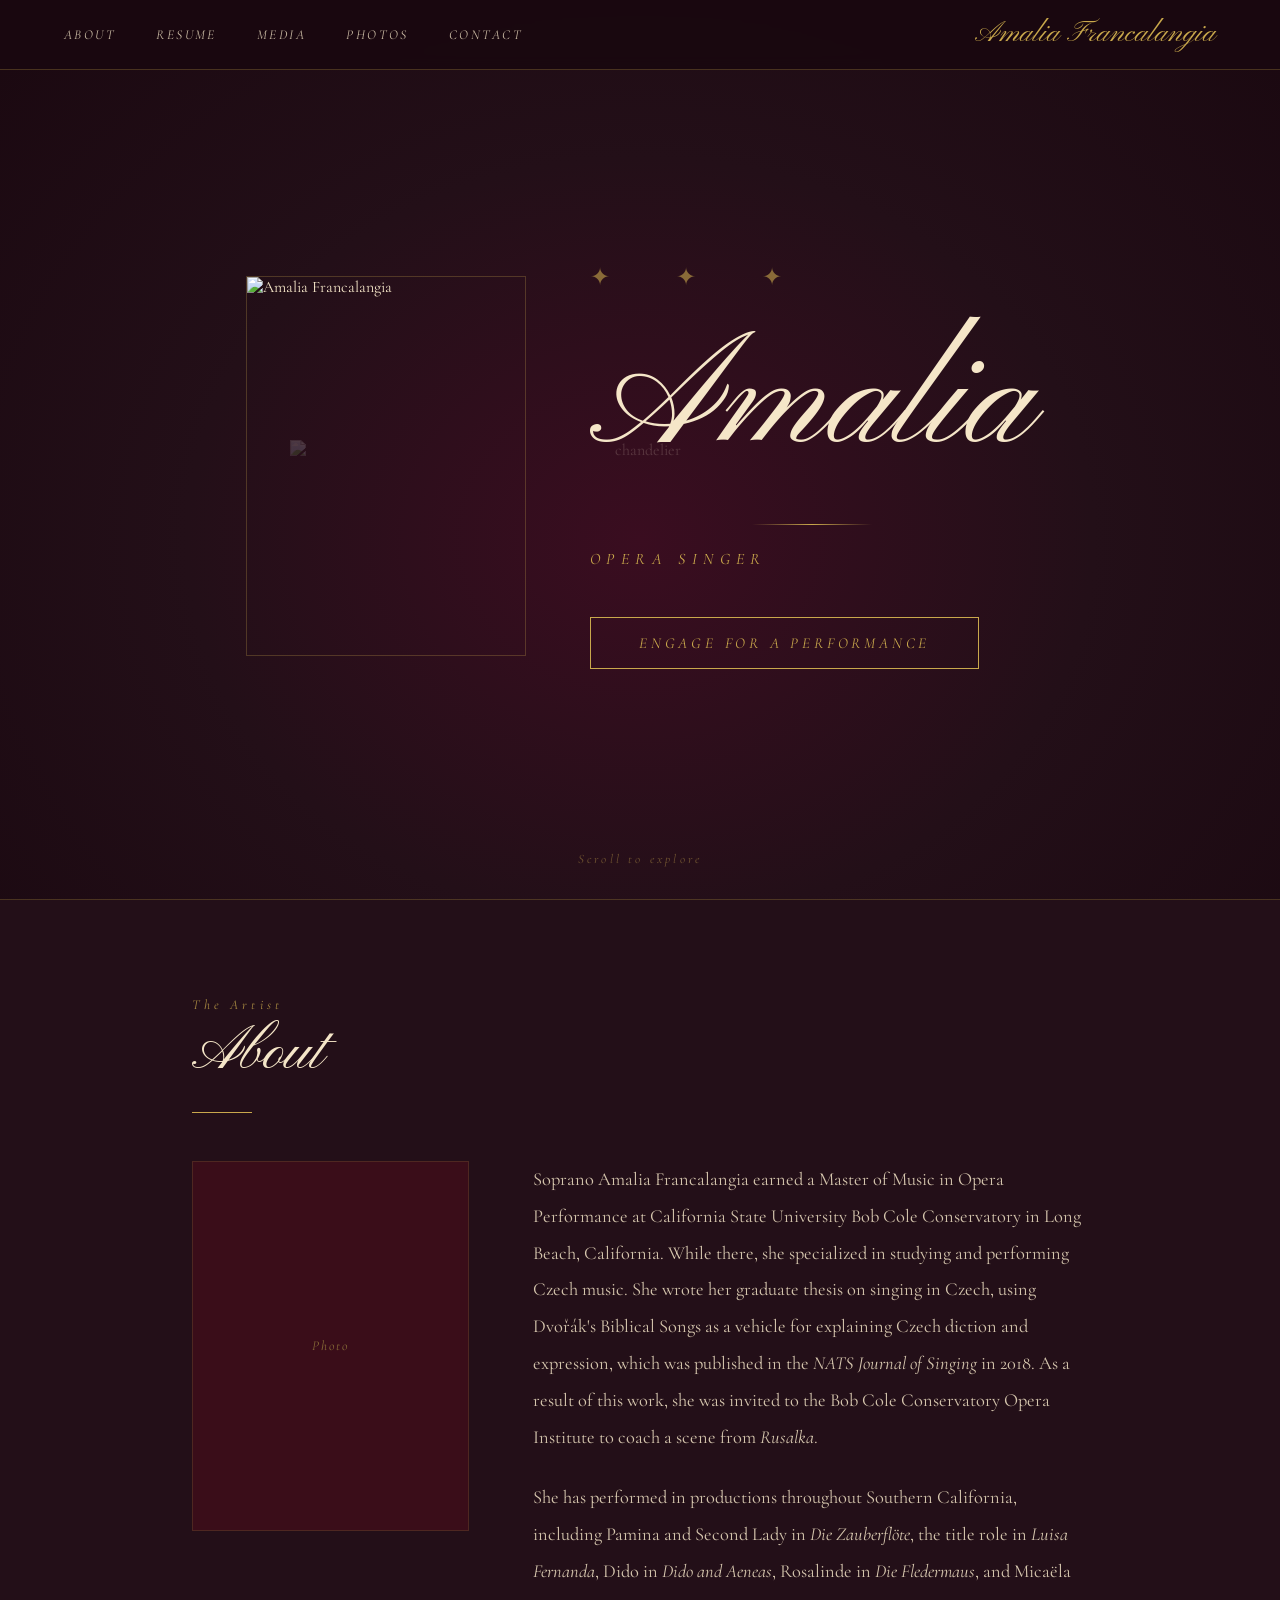
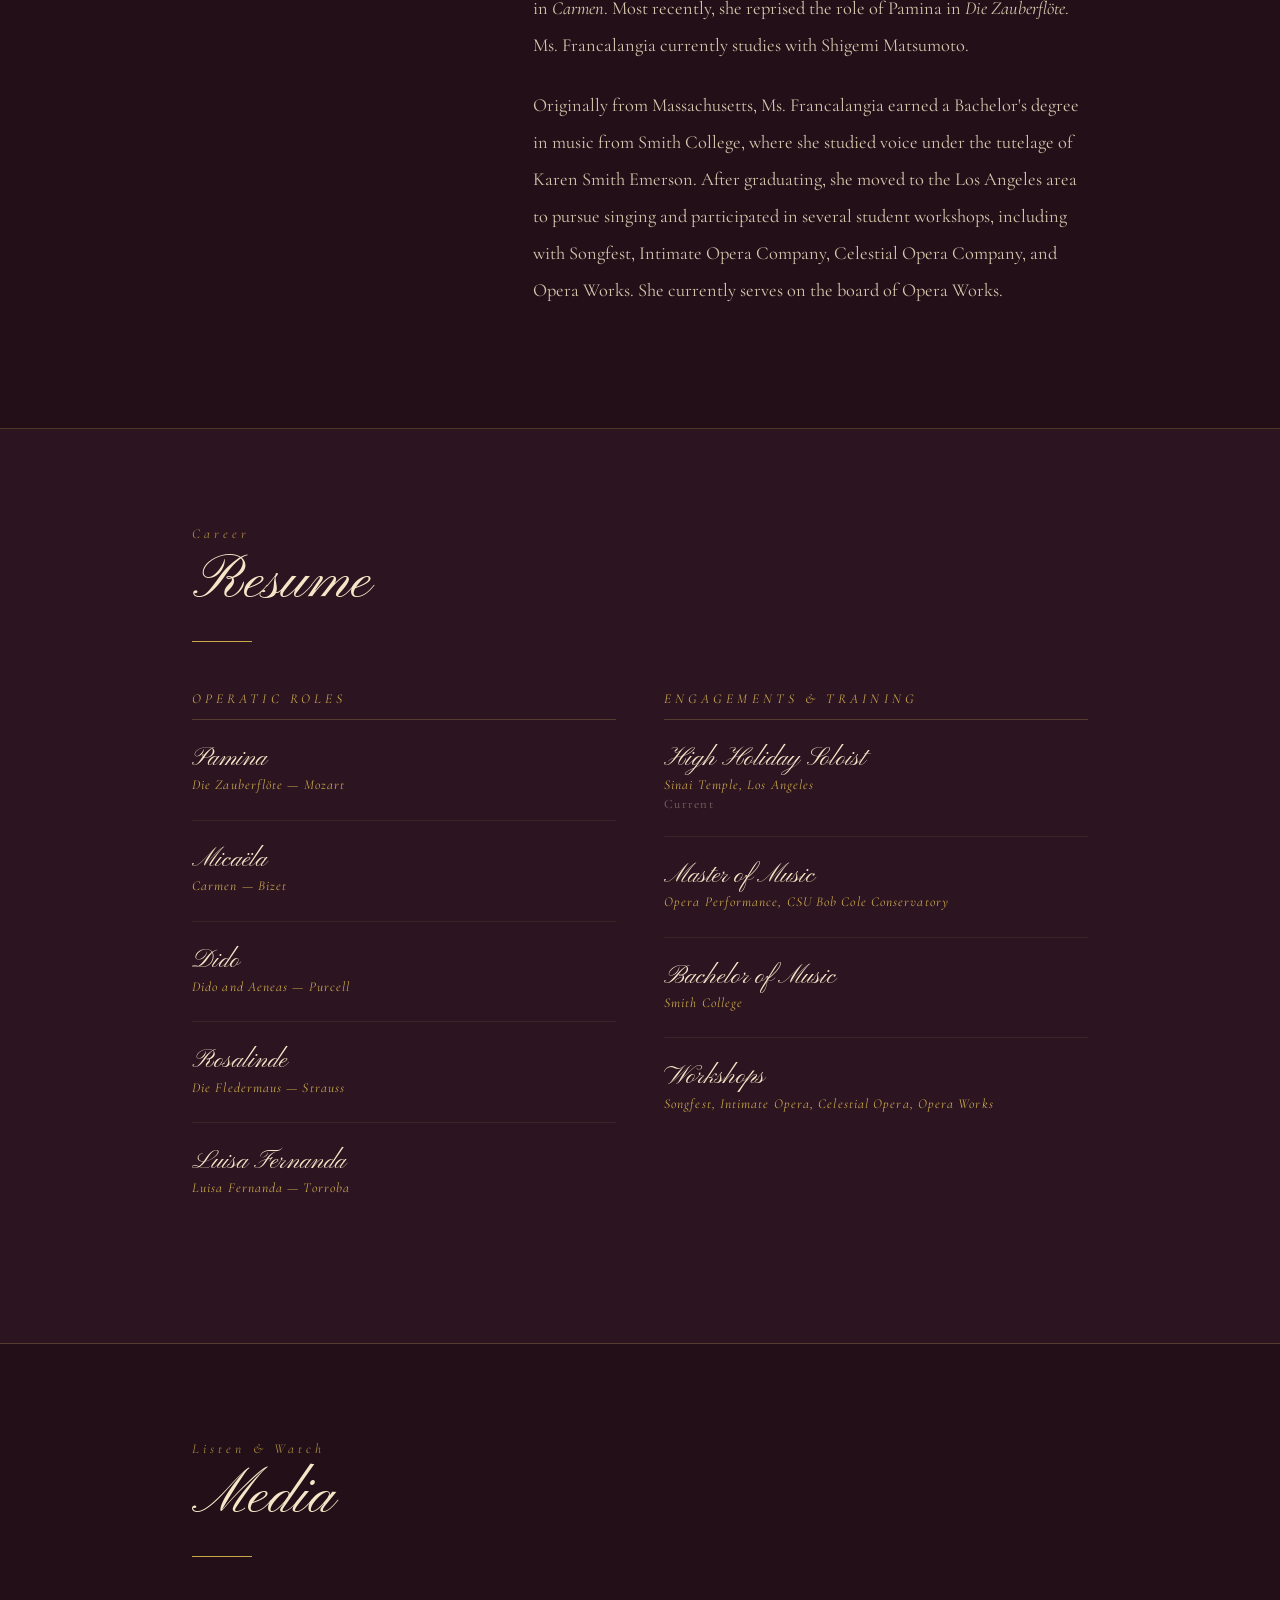
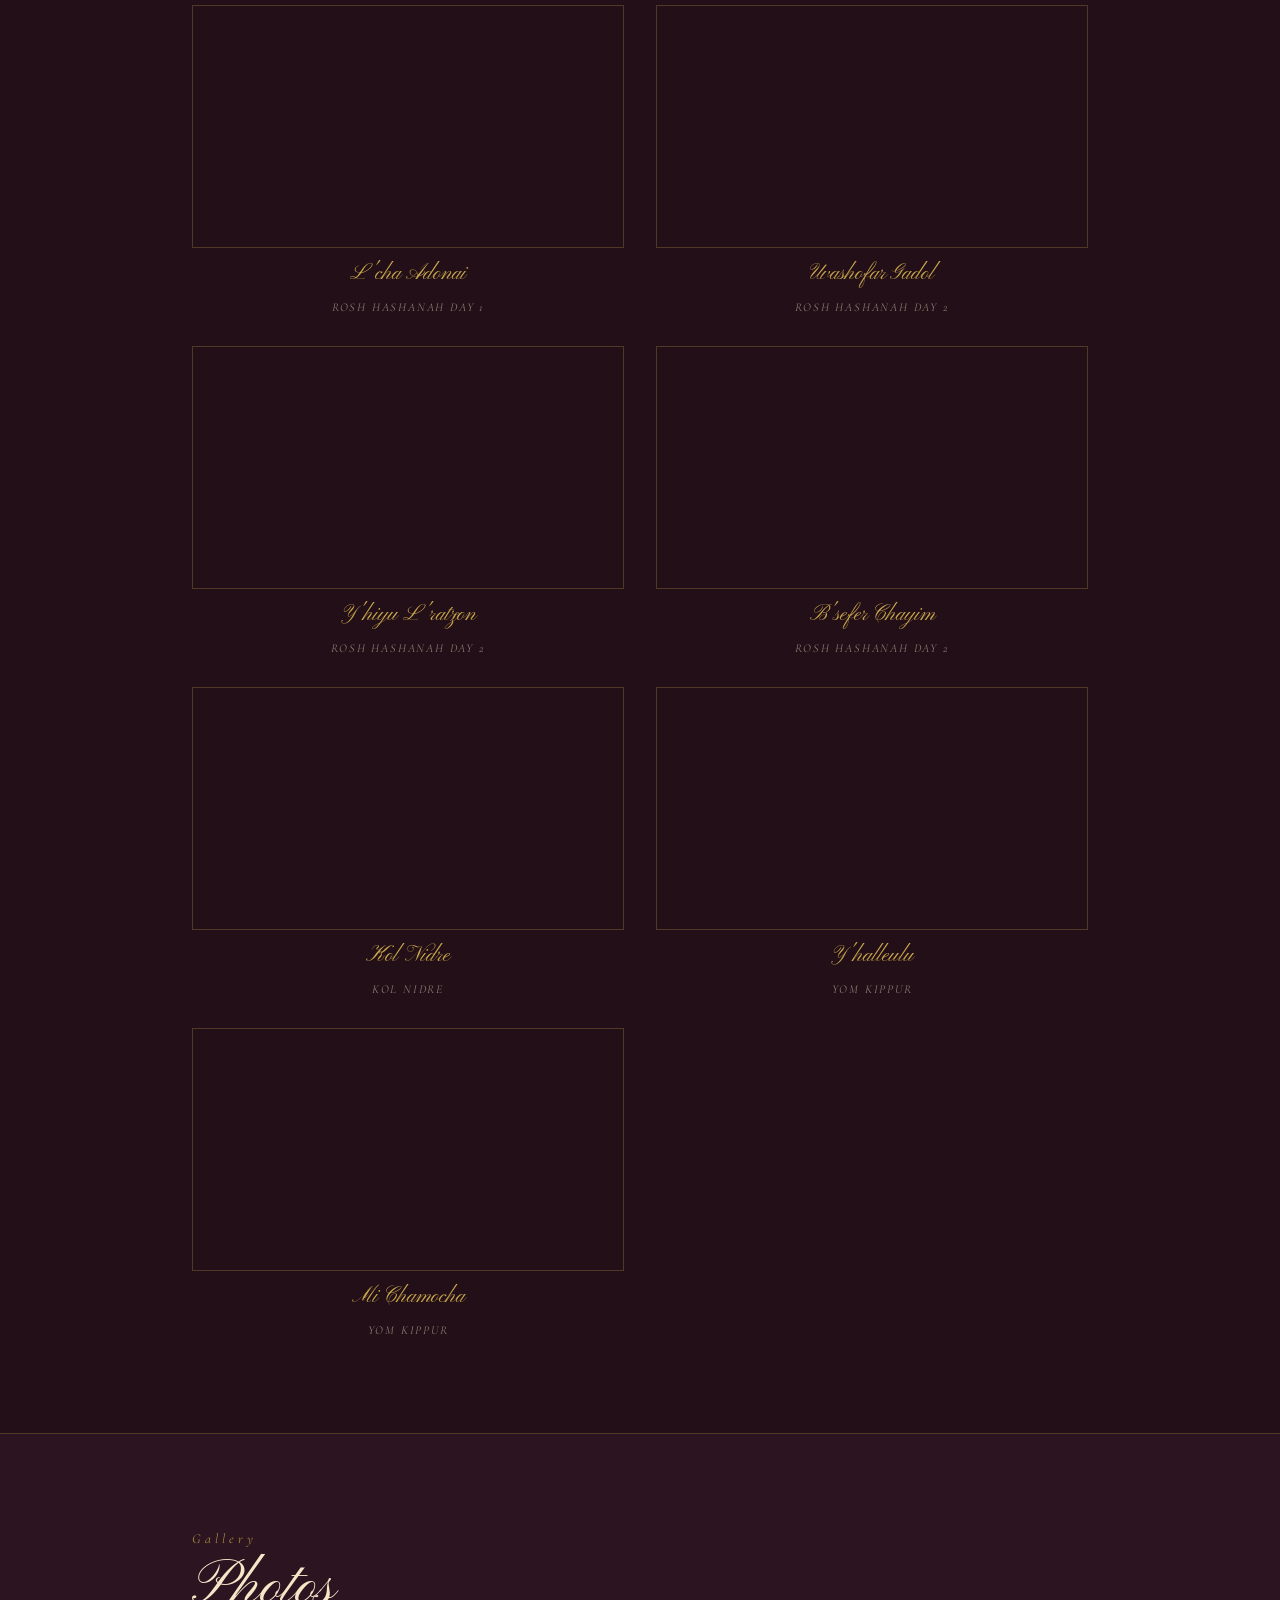
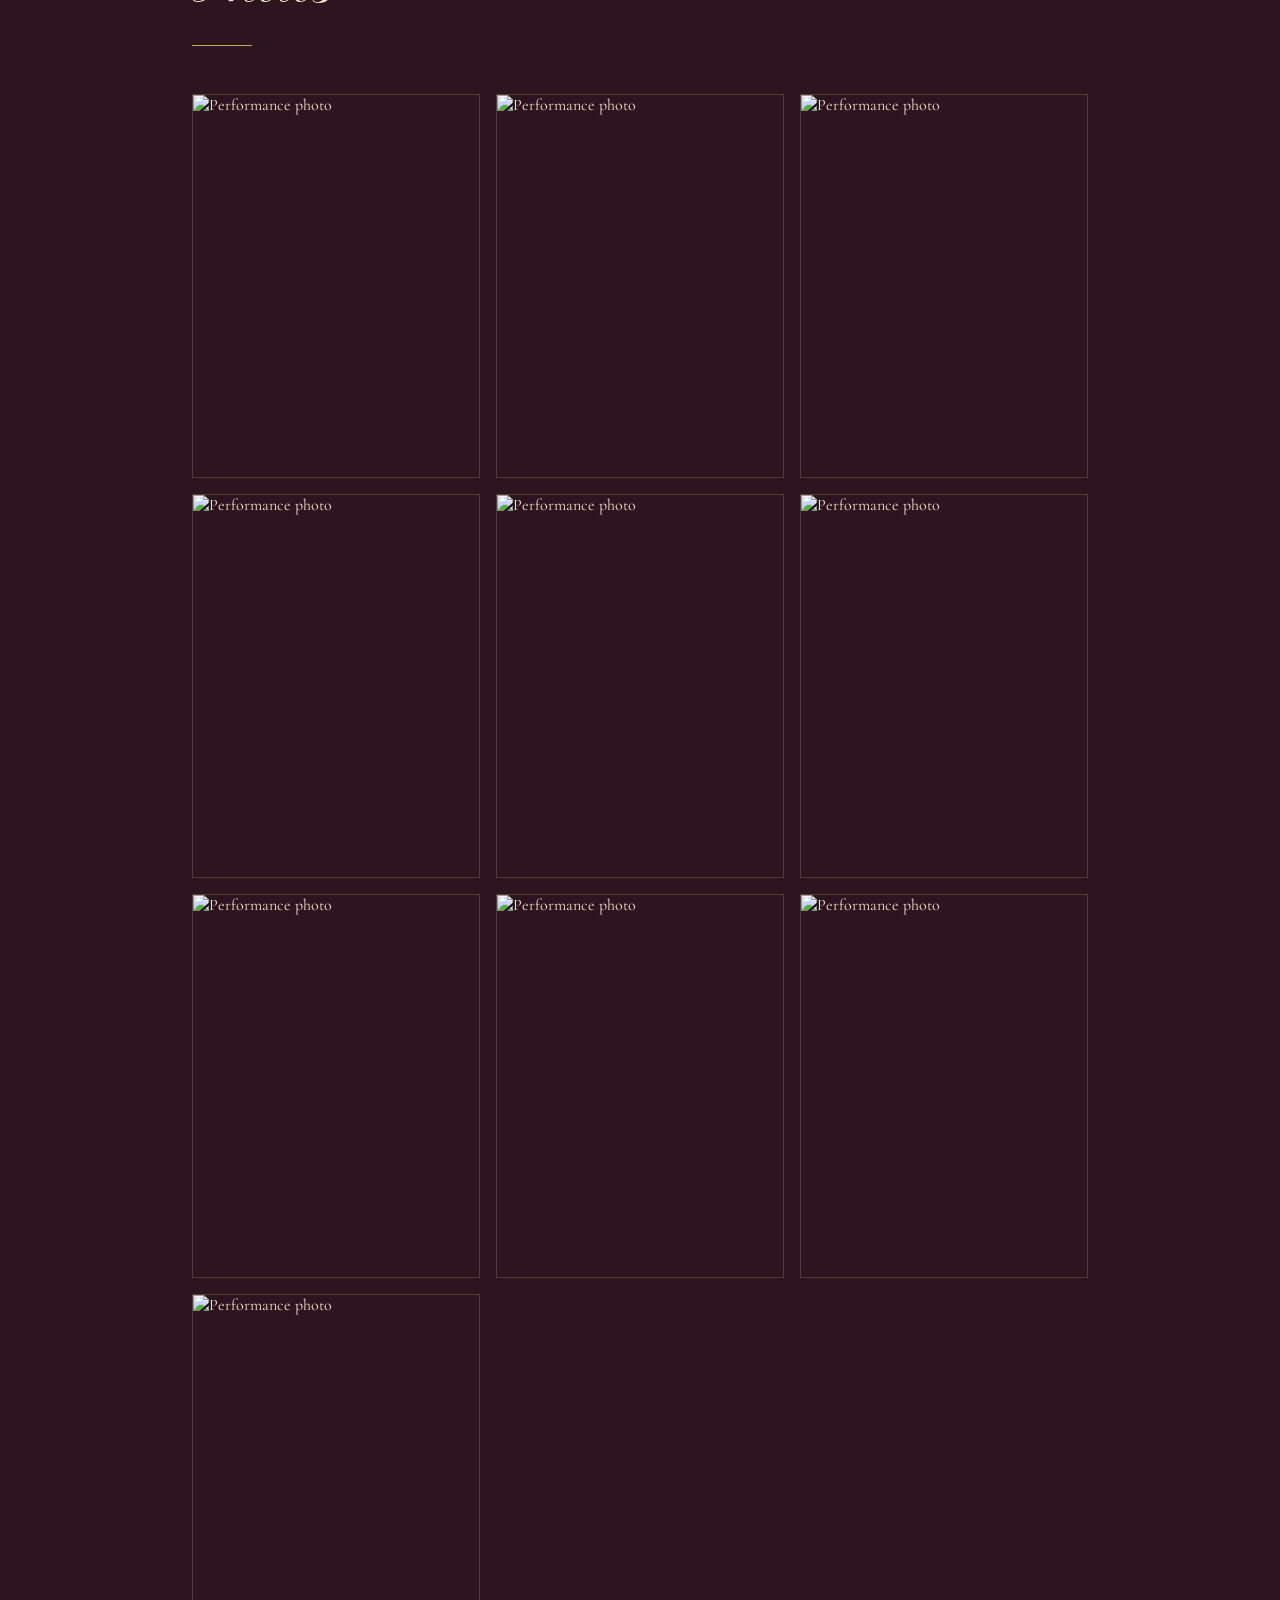
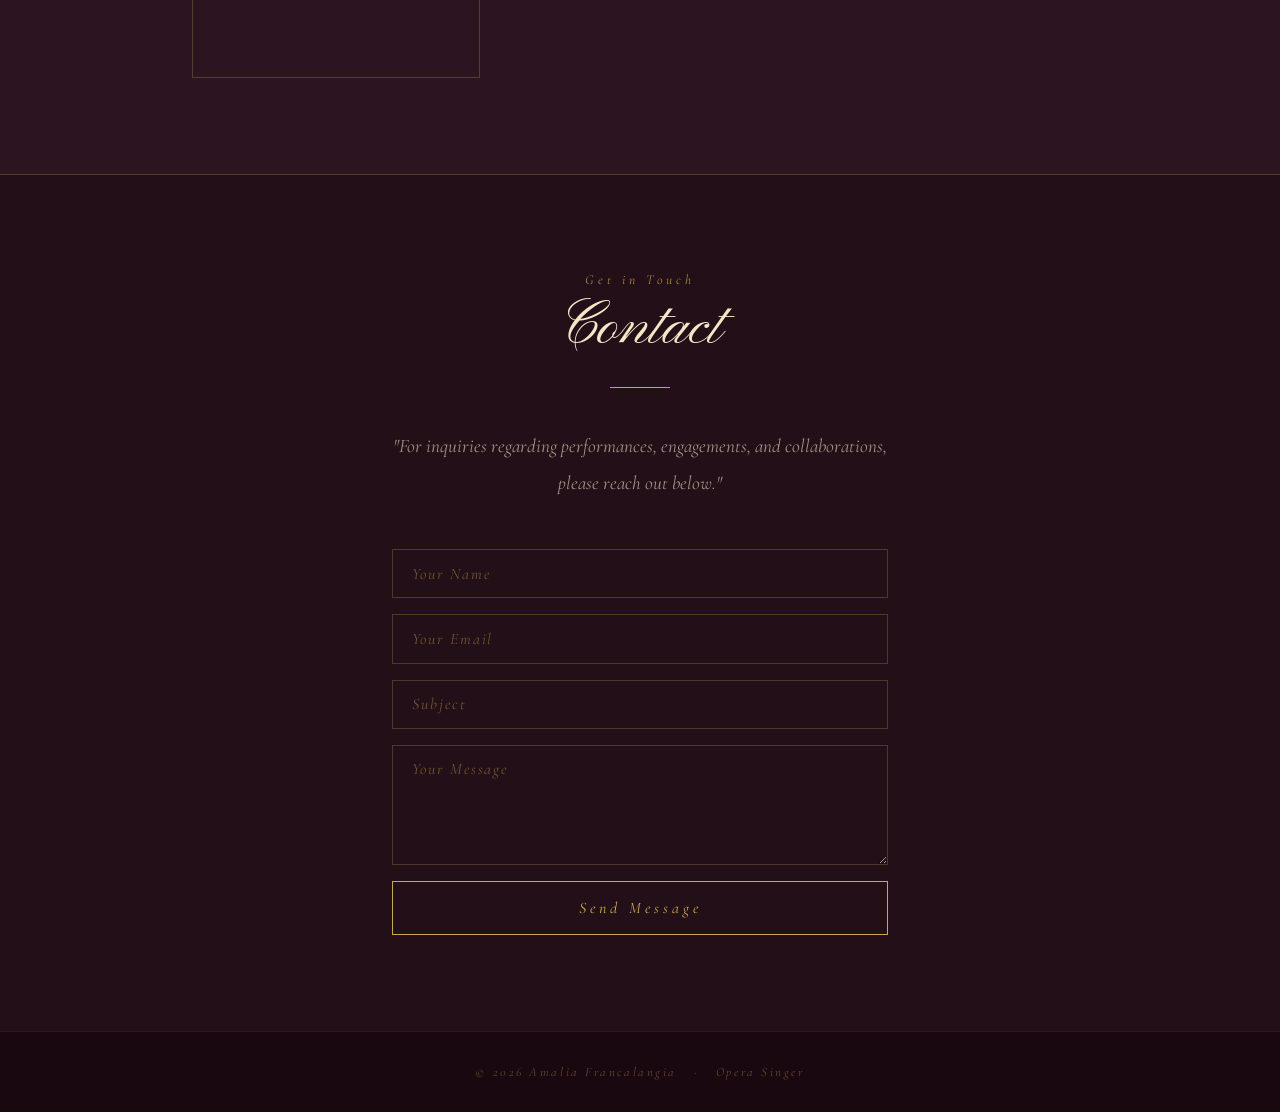
==== index.html @ 36a8c537 "Update print statement from 'Hello' to 'Goodbye'" ====
<!DOCTYPE html>
<html>
<head>
<meta charset="UTF-8">
<link rel="preconnect" href="https://fonts.googleapis.com">
<link rel="preconnect" href="https://fonts.gstatic.com" crossorigin>
<link href="https://fonts.googleapis.com/css2?family=Pinyon+Script&family=Cormorant+Garamond:ital,wght@0,300;0,400;1,300;1,400&display=swap" rel="stylesheet">
<style>
  * { margin: 0; padding: 0; box-sizing: border-box; }
  body { font-family: 'Cormorant Garamond', Georgia, serif; background: #1a0810; color: #f5e6c8; overflow-x: hidden; }
  :root {
    --gold: #c9a84c; --gold-light: #e8c97a; --gold-pale: #f5e6c8;
    --crimson-deep: #4a0d1a; --dark: #1a0810; --dark-mid: #230f18;
    --dark-surface: #2c1420; --border-gold: #c9a84c44;
  }
  nav {
    position: fixed; top: 0; left: 0; right: 0; z-index: 100;
    display: flex; justify-content: space-between; align-items: center;
    padding: 1.2rem 4rem;
    background: rgba(26,8,16,0.92);
    border-bottom: 1px solid var(--border-gold);
    backdrop-filter: blur(8px);
  }
  .nav-logo { font-family: 'Pinyon Script', cursive; font-size: 1.9rem; color: var(--gold); line-height: 1; margin-left: auto; }
  .nav-links { display: flex; gap: 2.5rem; list-style: none; }
  .nav-links a { color: var(--gold-pale); text-decoration: none; font-family: 'Cormorant Garamond', serif; font-size: 0.85rem; letter-spacing: 0.18em; text-transform: uppercase; font-style: italic; opacity: 0.8; transition: opacity 0.2s, color 0.2s; }
  .nav-links a:hover { opacity: 1; color: var(--gold); }
  section { scroll-margin-top: 70px; position: relative; z-index: 1; }
  #hero {
    min-height: 100vh;
    display: flex; flex-direction: column; align-items: center; justify-content: center;
    text-align: center; padding: 6rem 2rem 4rem; position: relative;
    background: radial-gradient(ellipse at 50% 60%, #3a0d20 0%, #230f18 50%, #1a0810 100%);
    border-bottom: 1px solid var(--border-gold); overflow: hidden;
  }
  .chandelier-watermark {
    position: absolute; top: 50%; left: 50%;
    transform: translate(-50%, -50%);
    z-index: 0; pointer-events: none;
    width: 80%; max-width: 700px;
    opacity: 0.18;
    mix-blend-mode: screen;
  }
  .chandelier-watermark img { width: 100%; height: auto; display: block; }
  .hero-content { position: relative; z-index: 1; display: flex; align-items: center; gap: 4rem; text-align: left; }
  .hero-photo { width: 280px; height: 380px; object-fit: cover; border: 1px solid var(--border-gold); flex-shrink: 0; }
  .hero-text { display: flex; flex-direction: column; align-items: flex-start; }
  .hero-ornament { color: var(--gold); font-size: 1.5rem; letter-spacing: 0.5em; opacity: 0.6; margin-bottom: 2rem; }
  .hero-name { font-family: 'Pinyon Script', cursive; font-size: clamp(5rem, 13vw, 10rem); font-weight: 400; color: var(--gold-pale); line-height: 1; margin-bottom: 1rem; }
  .hero-divider { width: 120px; height: 1px; background: linear-gradient(90deg, transparent, var(--gold), transparent); margin: 1.5rem auto; }
  .hero-tagline { font-family: 'Cormorant Garamond', serif; font-size: 1rem; letter-spacing: 0.4em; text-transform: uppercase; font-style: italic; color: var(--gold); margin-bottom: 3rem; }
  .hero-cta { display: inline-block; padding: 1rem 3rem; border: 1px solid var(--gold); color: var(--gold); font-family: 'Cormorant Garamond', serif; font-style: italic; font-size: 0.95rem; letter-spacing: 0.25em; text-transform: uppercase; text-decoration: none; cursor: pointer; transition: background 0.3s, color 0.3s; background: transparent; }
  .hero-cta:hover { background: var(--gold); color: var(--dark); }
  .scroll-hint { position: absolute; bottom: 2rem; left: 50%; transform: translateX(-50%); font-family: 'Cormorant Garamond', serif; font-style: italic; font-size: 0.8rem; letter-spacing: 0.25em; color: var(--gold); opacity: 0.45; }
  .section-inner { max-width: 960px; margin: 0 auto; padding: 6rem 2rem; }
  .section-label { font-family: 'Cormorant Garamond', serif; font-style: italic; font-size: 0.85rem; letter-spacing: 0.3em; color: var(--gold); margin-bottom: 0.5rem; opacity: 0.8; }
  .section-title { font-family: 'Pinyon Script', cursive; font-size: 3.8rem; font-weight: 400; color: var(--gold-pale); line-height: 1.1; }
  .section-rule { width: 60px; height: 1px; background: var(--gold); margin: 1.5rem 0 2.5rem; }
  #about { background: var(--dark-mid); border-bottom: 1px solid var(--border-gold); }
  .about-grid { display: grid; grid-template-columns: 1fr 2fr; gap: 4rem; align-items: start; margin-top: 3rem; }
  .about-portrait { aspect-ratio: 3/4; background: var(--crimson-deep); border: 1px solid var(--border-gold); display: flex; align-items: center; justify-content: center; color: var(--gold); opacity: 0.6; font-family: 'Cormorant Garamond', serif; font-style: italic; font-size: 0.85rem; letter-spacing: 0.15em; }
  .about-text p { line-height: 2; color: var(--gold-pale); opacity: 0.85; font-size: 1.15rem; margin-bottom: 1.5rem; font-family: 'Cormorant Garamond', serif; }
  #resume { background: var(--dark-surface); border-bottom: 1px solid var(--border-gold); }
  .resume-cols { display: grid; grid-template-columns: 1fr 1fr; gap: 3rem; margin-top: 3rem; }
  .resume-col-title { font-family: 'Cormorant Garamond', serif; font-style: italic; font-size: 0.85rem; letter-spacing: 0.3em; text-transform: uppercase; color: var(--gold); margin-bottom: 1.5rem; padding-bottom: 0.75rem; border-bottom: 1px solid var(--border-gold); }
  .resume-entry { margin-bottom: 1.5rem; padding-bottom: 1.5rem; border-bottom: 1px solid rgba(201,168,76,0.1); }
  .resume-entry:last-child { border-bottom: none; }
  .resume-role { font-family: 'Pinyon Script', cursive; font-size: 1.6rem; color: var(--gold-pale); margin-bottom: 0.1rem; line-height: 1.2; }
  .resume-org { font-family: 'Cormorant Garamond', serif; font-style: italic; font-size: 0.85rem; color: var(--gold); letter-spacing: 0.08em; margin-bottom: 0.15rem; }
  .resume-year { font-family: 'Cormorant Garamond', serif; font-size: 0.8rem; color: var(--gold-pale); opacity: 0.4; letter-spacing: 0.1em; }
  #media { background: var(--dark-mid); border-bottom: 1px solid var(--border-gold); }
  .media-grid { display: grid; grid-template-columns: repeat(2, 1fr); gap: 2rem; margin-top: 3rem; }
  .media-item { display: flex; flex-direction: column; gap: 0.75rem; }
  .media-item iframe { width: 100%; aspect-ratio: 16/9; border: 1px solid var(--border-gold); }
  .media-label { font-family: 'Pinyon Script', cursive; font-size: 1.4rem; color: var(--gold); text-align: center; }
  .media-service { font-family: 'Cormorant Garamond', serif; font-style: italic; font-size: 0.75rem; letter-spacing: 0.15em; color: var(--gold-pale); opacity: 0.5; text-align: center; text-transform: uppercase; }
  #photos { background: var(--dark-surface); border-bottom: 1px solid var(--border-gold); }
  .photos-grid { display: grid; grid-template-columns: repeat(3, 1fr); gap: 1rem; margin-top: 3rem; }
  .photo-cell { border: 1px solid var(--border-gold); overflow: hidden; aspect-ratio: 3/4; cursor: pointer; }
  .photo-cell img { width: 100%; height: 100%; object-fit: cover; transition: transform 0.4s ease; display: block; }
  .photo-cell:hover img { transform: scale(1.05); }
  #contact { background: var(--dark-mid); }
  .contact-inner { max-width: 560px; margin: 0 auto; text-align: center; padding: 6rem 2rem; }
  .contact-quote { font-family: 'Cormorant Garamond', serif; font-style: italic; font-size: 1.2rem; color: var(--gold-pale); opacity: 0.6; margin-bottom: 3rem; line-height: 1.9; }
  .contact-form { display: flex; flex-direction: column; gap: 1rem; text-align: left; margin-top: 2rem; }
  .contact-form input, .contact-form textarea { background: transparent; border: 1px solid var(--border-gold); color: var(--gold-pale); padding: 0.85rem 1.2rem; font-family: 'Cormorant Garamond', serif; font-style: italic; font-size: 1rem; letter-spacing: 0.08em; outline: none; transition: border-color 0.2s; width: 100%; }
  .contact-form input::placeholder, .contact-form textarea::placeholder { color: var(--gold); opacity: 0.45; letter-spacing: 0.12em; font-style: italic; }
  .contact-form input:focus, .contact-form textarea:focus { border-color: var(--gold); }
  .contact-form textarea { height: 120px; resize: vertical; }
  .contact-submit { padding: 1rem; background: transparent; border: 1px solid var(--gold); color: var(--gold); font-family: 'Cormorant Garamond', serif; font-style: italic; font-size: 1rem; letter-spacing: 0.25em; cursor: pointer; transition: background 0.3s, color 0.3s; width: 100%; }
  .contact-submit:hover { background: var(--gold); color: var(--dark); }
  footer { text-align: center; padding: 2rem; border-top: 1px solid var(--border-gold); font-family: 'Cormorant Garamond', serif; font-style: italic; font-size: 0.8rem; letter-spacing: 0.2em; color: var(--gold); opacity: 0.4; background: var(--dark); }
</style>
</head>
<body>

<nav>
  <ul class="nav-links">
    <li><a href="#about">About</a></li>
    <li><a href="#resume">Resume</a></li>
    <li><a href="#media">Media</a></li>
    <li><a href="#photos">Photos</a></li>
    <li><a href="#contact">Contact</a></li>
  </ul>
  <div class="nav-logo">Amalia Francalangia</div>
</nav>

<section id="hero">
  <div class="chandelier-watermark">
    <img src="https://i.imgur.com/Tet3uP1.jpg" alt="chandelier" />
  </div>
  <div class="hero-content">
    <img class="hero-photo" src="https://i.imgur.com/7Y9GuVq.jpg" alt="Amalia Francalangia" />
    <div class="hero-text">
      <div class="hero-ornament">✦ &nbsp; ✦ &nbsp; ✦</div>
      <h1 class="hero-name">Amalia</h1>
      <div class="hero-divider"></div>
      <p class="hero-tagline">Opera Singer</p>
      <a class="hero-cta" href="#contact">Engage for a Performance</a>
    </div>
  </div>
  <div class="scroll-hint">Scroll to explore</div>
</section>

<section id="about">
  <div class="section-inner">
    <p class="section-label">The Artist</p>
    <h2 class="section-title">About</h2>
    <div class="section-rule"></div>
    <div class="about-grid">
      <div class="about-portrait">Photo</div>
      <div class="about-text">
        <p>Soprano Amalia Francalangia earned a Master of Music in Opera Performance at California State University Bob Cole Conservatory in Long Beach, California. While there, she specialized in studying and performing Czech music. She wrote her graduate thesis on singing in Czech, using Dvořák's Biblical Songs as a vehicle for explaining Czech diction and expression, which was published in the <em>NATS Journal of Singing</em> in 2018. As a result of this work, she was invited to the Bob Cole Conservatory Opera Institute to coach a scene from <em>Rusalka</em>.</p>
        <p>She has performed in productions throughout Southern California, including Pamina and Second Lady in <em>Die Zauberflöte</em>, the title role in <em>Luisa Fernanda</em>, Dido in <em>Dido and Aeneas</em>, Rosalinde in <em>Die Fledermaus</em>, and Micaëla in <em>Carmen</em>. Most recently, she reprised the role of Pamina in <em>Die Zauberflöte</em>. Ms. Francalangia currently studies with Shigemi Matsumoto.</p>
        <p>Originally from Massachusetts, Ms. Francalangia earned a Bachelor's degree in music from Smith College, where she studied voice under the tutelage of Karen Smith Emerson. After graduating, she moved to the Los Angeles area to pursue singing and participated in several student workshops, including with Songfest, Intimate Opera Company, Celestial Opera Company, and Opera Works. She currently serves on the board of Opera Works.</p>
      </div>
    </div>
  </div>
</section>

<section id="resume">
  <div class="section-inner">
    <p class="section-label">Career</p>
    <h2 class="section-title">Resume</h2>
    <div class="section-rule"></div>
    <div class="resume-cols">
      <div>
        <p class="resume-col-title">Operatic Roles</p>
        <div class="resume-entry">
          <p class="resume-role">Pamina</p>
          <p class="resume-org">Die Zauberflöte — Mozart</p>
        </div>
        <div class="resume-entry">
          <p class="resume-role">Micaëla</p>
          <p class="resume-org">Carmen — Bizet</p>
        </div>
        <div class="resume-entry">
          <p class="resume-role">Dido</p>
          <p class="resume-org">Dido and Aeneas — Purcell</p>
        </div>
        <div class="resume-entry">
          <p class="resume-role">Rosalinde</p>
          <p class="resume-org">Die Fledermaus — Strauss</p>
        </div>
        <div class="resume-entry">
          <p class="resume-role">Luisa Fernanda</p>
          <p class="resume-org">Luisa Fernanda — Torroba</p>
        </div>
      </div>
      <div>
        <p class="resume-col-title">Engagements &amp; Training</p>
        <div class="resume-entry">
          <p class="resume-role">High Holiday Soloist</p>
          <p class="resume-org">Sinai Temple, Los Angeles</p>
          <p class="resume-year">Current</p>
        </div>
        <div class="resume-entry">
          <p class="resume-role">Master of Music</p>
          <p class="resume-org">Opera Performance, CSU Bob Cole Conservatory</p>
        </div>
        <div class="resume-entry">
          <p class="resume-role">Bachelor of Music</p>
          <p class="resume-org">Smith College</p>
        </div>
        <div class="resume-entry">
          <p class="resume-role">Workshops</p>
          <p class="resume-org">Songfest, Intimate Opera, Celestial Opera, Opera Works</p>
        </div>
      </div>
    </div>
  </div>
</section>

<section id="media">
  <div class="section-inner">
    <p class="section-label">Listen &amp; Watch</p>
    <h2 class="section-title">Media</h2>
    <div class="section-rule"></div>
    <div class="media-grid">
      <div class="media-item">
        <iframe src="https://www.youtube.com/embed/BxfSF5baGy8?start=947" frameborder="0" allowfullscreen></iframe>
        <p class="media-label">L'cha Adonai</p>
        <p class="media-service">Rosh Hashanah Day 1</p>
      </div>
      <div class="media-item">
        <iframe src="https://www.youtube.com/embed/svtFlkprYIg?start=5658" frameborder="0" allowfullscreen></iframe>
        <p class="media-label">Uvashofar Gadol</p>
        <p class="media-service">Rosh Hashanah Day 2</p>
      </div>
      <div class="media-item">
        <iframe src="https://www.youtube.com/embed/svtFlkprYIg?start=7873" frameborder="0" allowfullscreen></iframe>
        <p class="media-label">Y'hiyu L'ratzon</p>
        <p class="media-service">Rosh Hashanah Day 2</p>
      </div>
      <div class="media-item">
        <iframe src="https://www.youtube.com/embed/svtFlkprYIg?start=11428" frameborder="0" allowfullscreen></iframe>
        <p class="media-label">B'sefer Chayim</p>
        <p class="media-service">Rosh Hashanah Day 2</p>
      </div>
      <div class="media-item">
        <iframe src="https://www.youtube.com/embed/5L7Rm1k8JTk?start=2843" frameborder="0" allowfullscreen></iframe>
        <p class="media-label">Kol Nidre</p>
        <p class="media-service">Kol Nidre</p>
      </div>
      <div class="media-item">
        <iframe src="https://www.youtube.com/embed/XlaSu-_MQbE?start=2245" frameborder="0" allowfullscreen></iframe>
        <p class="media-label">Y'halleulu</p>
        <p class="media-service">Yom Kippur</p>
      </div>
      <div class="media-item">
        <iframe src="https://www.youtube.com/embed/XlaSu-_MQbE?start=4221" frameborder="0" allowfullscreen></iframe>
        <p class="media-label">Mi Chamocha</p>
        <p class="media-service">Yom Kippur</p>
      </div>
    </div>
  </div>
</section>

<section id="photos">
  <div class="section-inner">
    <p class="section-label">Gallery</p>
    <h2 class="section-title">Photos</h2>
    <div class="section-rule"></div>
    <div class="photos-grid">
      <div class="photo-cell"><img src="https://i.imgur.com/ttTR0yJ.jpg" alt="Performance photo" /></div>
      <div class="photo-cell"><img src="https://i.imgur.com/HyYL6Ku.jpg" alt="Performance photo" /></div>
      <div class="photo-cell"><img src="https://i.imgur.com/9QviE3q.jpg" alt="Performance photo" /></div>
      <div class="photo-cell"><img src="https://i.imgur.com/Ke7tIAd.jpg" alt="Performance photo" /></div>
      <div class="photo-cell"><img src="https://i.imgur.com/4RaLfAn.jpg" alt="Performance photo" /></div>
      <div class="photo-cell"><img src="https://i.imgur.com/YYKKv3q.jpg" alt="Performance photo" /></div>
      <div class="photo-cell"><img src="https://i.imgur.com/2xw0Ze9.jpg" alt="Performance photo" /></div>
      <div class="photo-cell"><img src="https://i.imgur.com/l7qrUfn.jpg" alt="Performance photo" /></div>
      <div class="photo-cell"><img src="https://i.imgur.com/2AmCZzG.jpg" alt="Performance photo" /></div>
      <div class="photo-cell"><img src="https://i.imgur.com/L22iJYF.jpg" alt="Performance photo" /></div>
    </div>
  </div>
</section>

<section id="contact">
  <div class="contact-inner">
    <p class="section-label" style="text-align:center;">Get in Touch</p>
    <h2 class="section-title" style="text-align:center;">Contact</h2>
    <div class="section-rule" style="margin: 1.5rem auto 2.5rem;"></div>
    <p class="contact-quote">"For inquiries regarding performances, engagements, and collaborations, please reach out below."</p>
    <div class="contact-form">
      <input type="text" placeholder="Your Name" />
      <input type="email" placeholder="Your Email" />
      <input type="text" placeholder="Subject" />
      <textarea placeholder="Your Message"></textarea>
      <button class="contact-submit">Send Message</button>
    </div>
  </div>
</section>

<footer>
  &copy; 2026 Amalia Francalangia &nbsp;&nbsp;·&nbsp;&nbsp; Opera Singer
</footer>

<script>
  document.querySelectorAll('a[href^="#"]').forEach(a => {
    a.addEventListener('click', e => {
      e.preventDefault();
      const el = document.querySelector(a.getAttribute('href'));
      if (el) el.scrollIntoView({ behavior: 'smooth' });
    });
  });
</script>

</body>
</html>
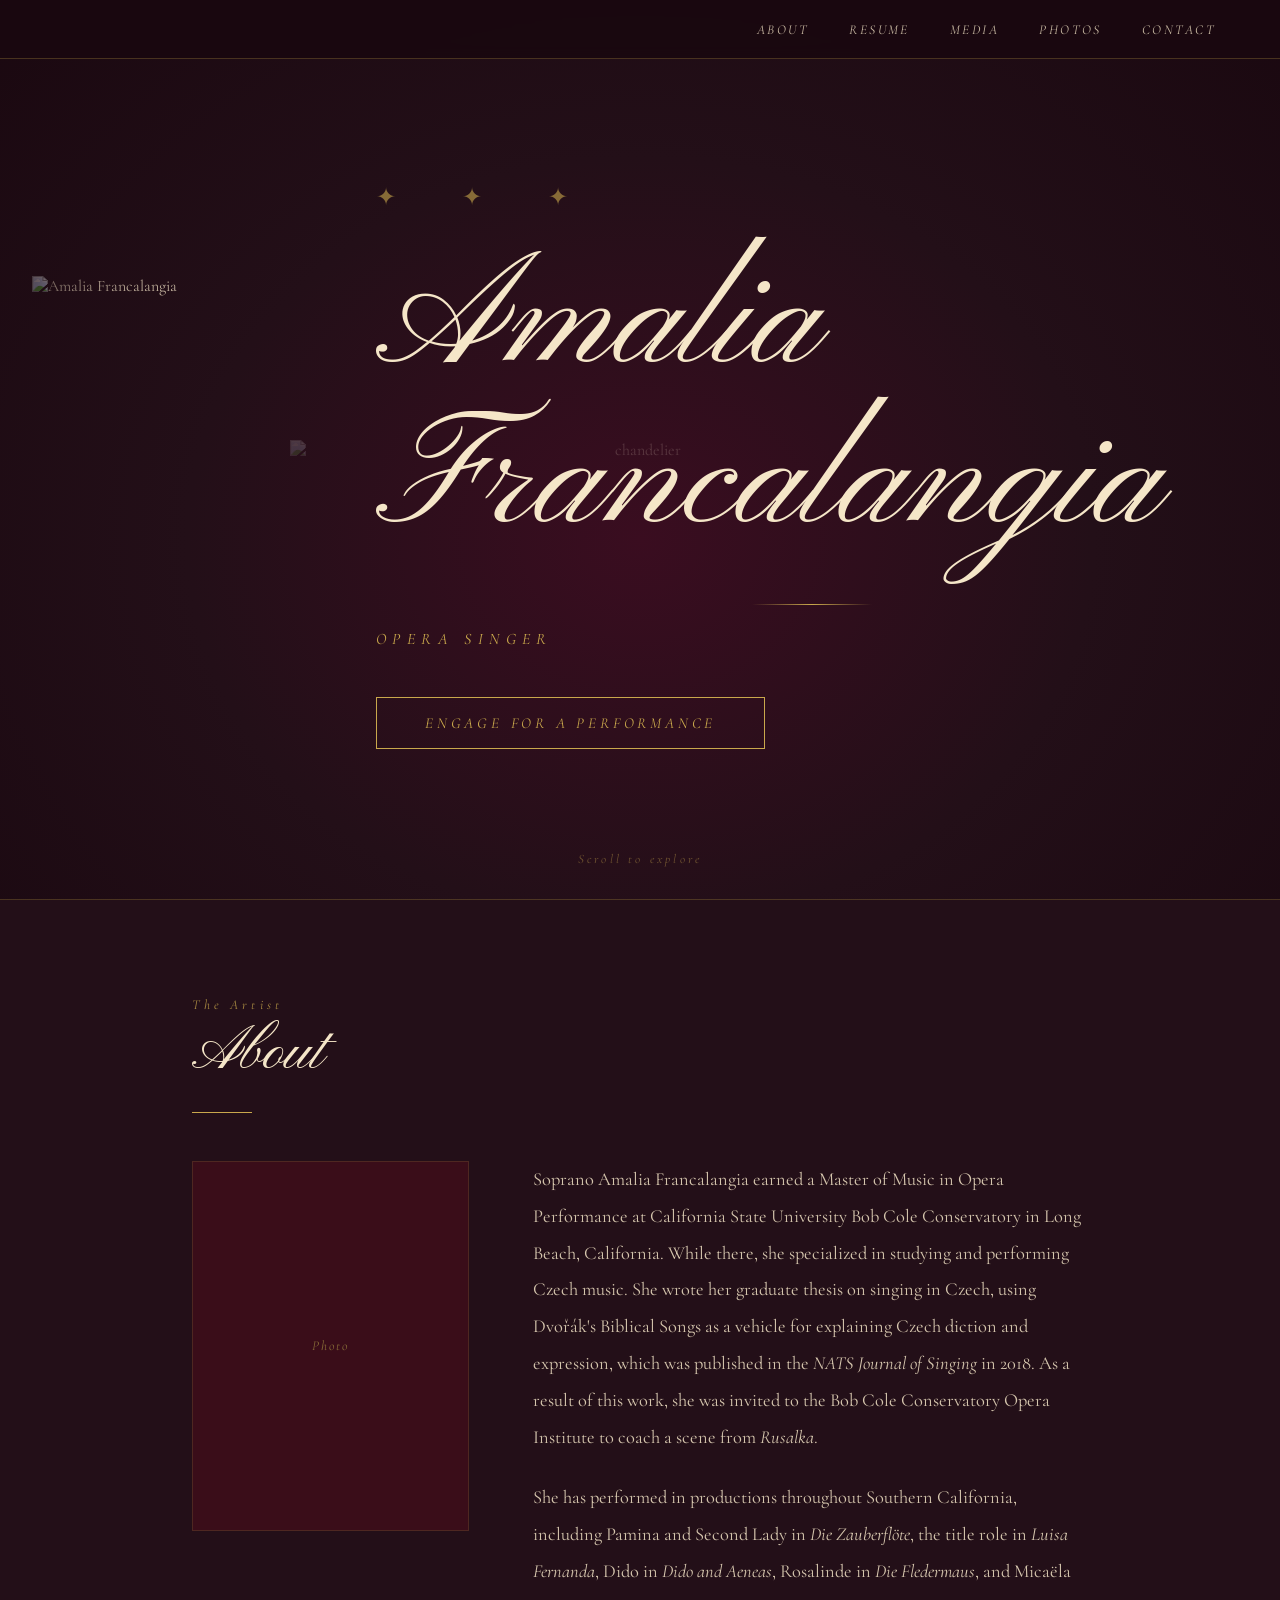
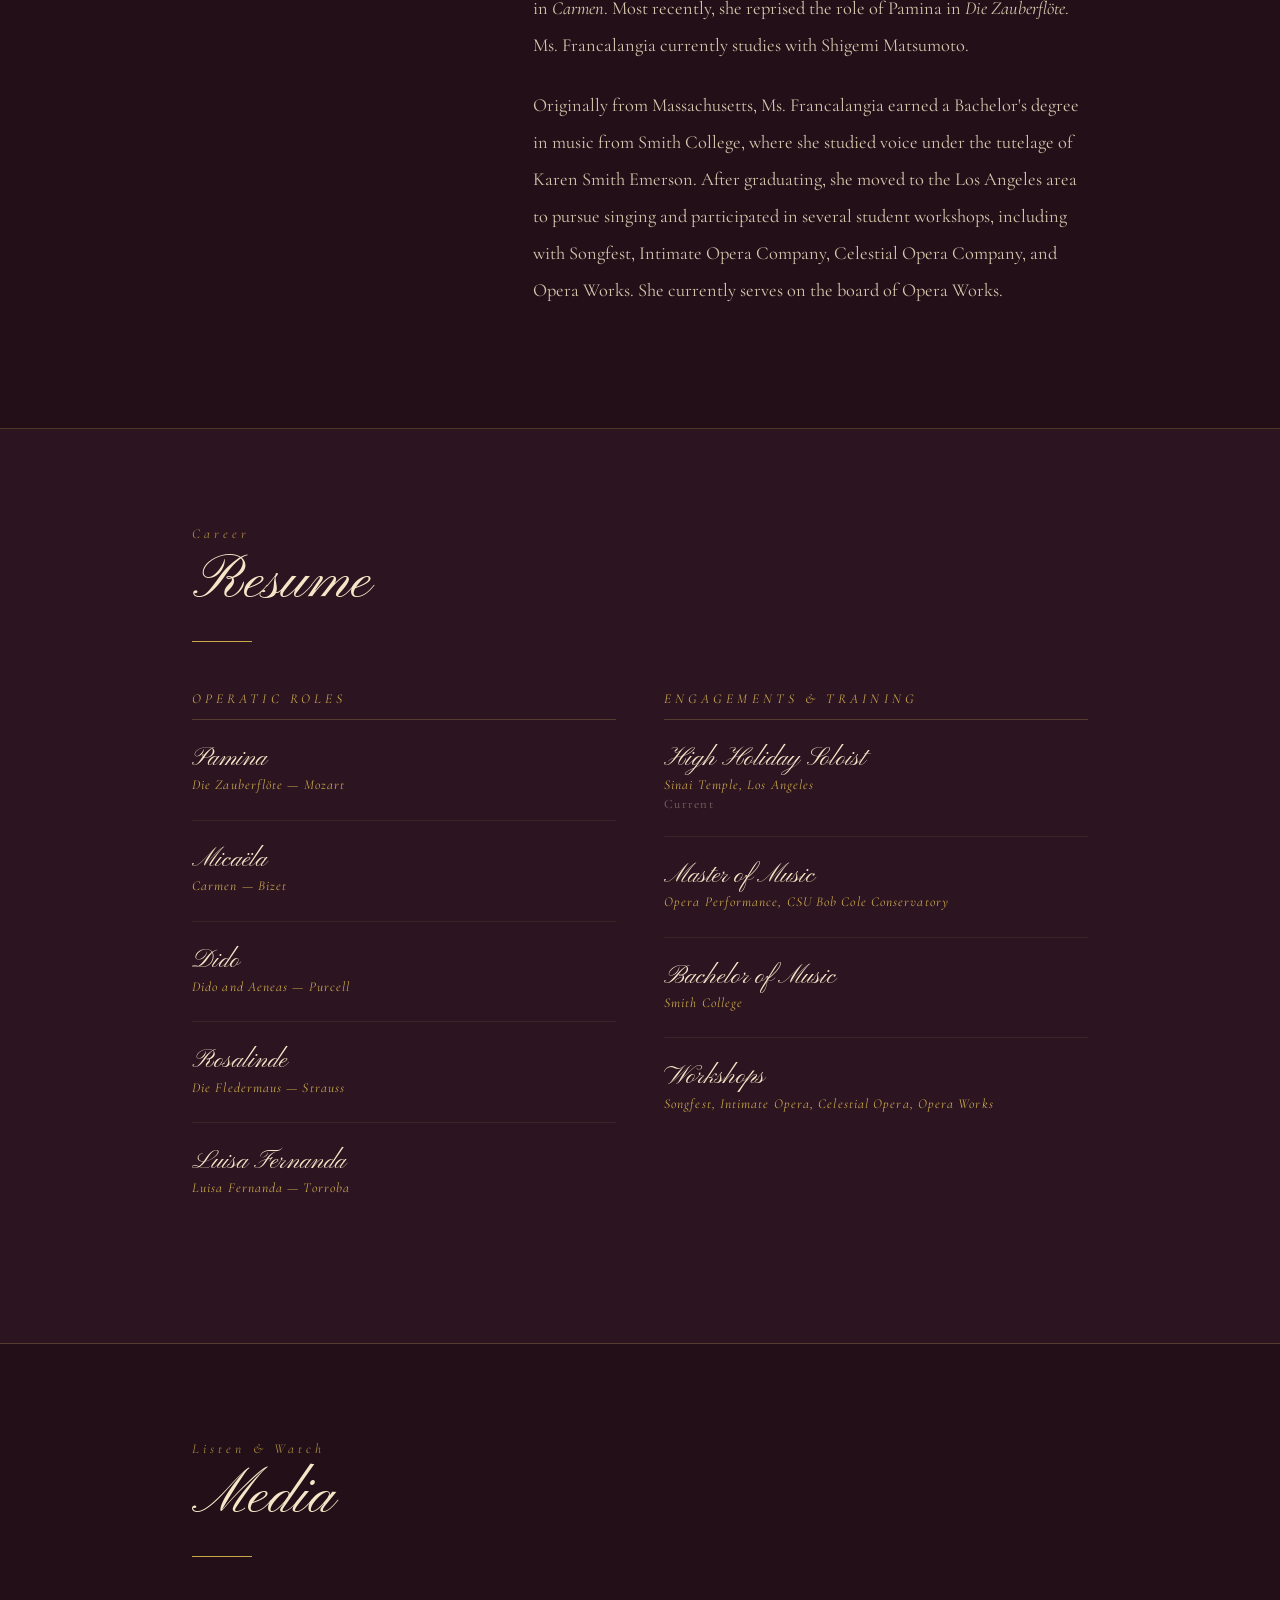
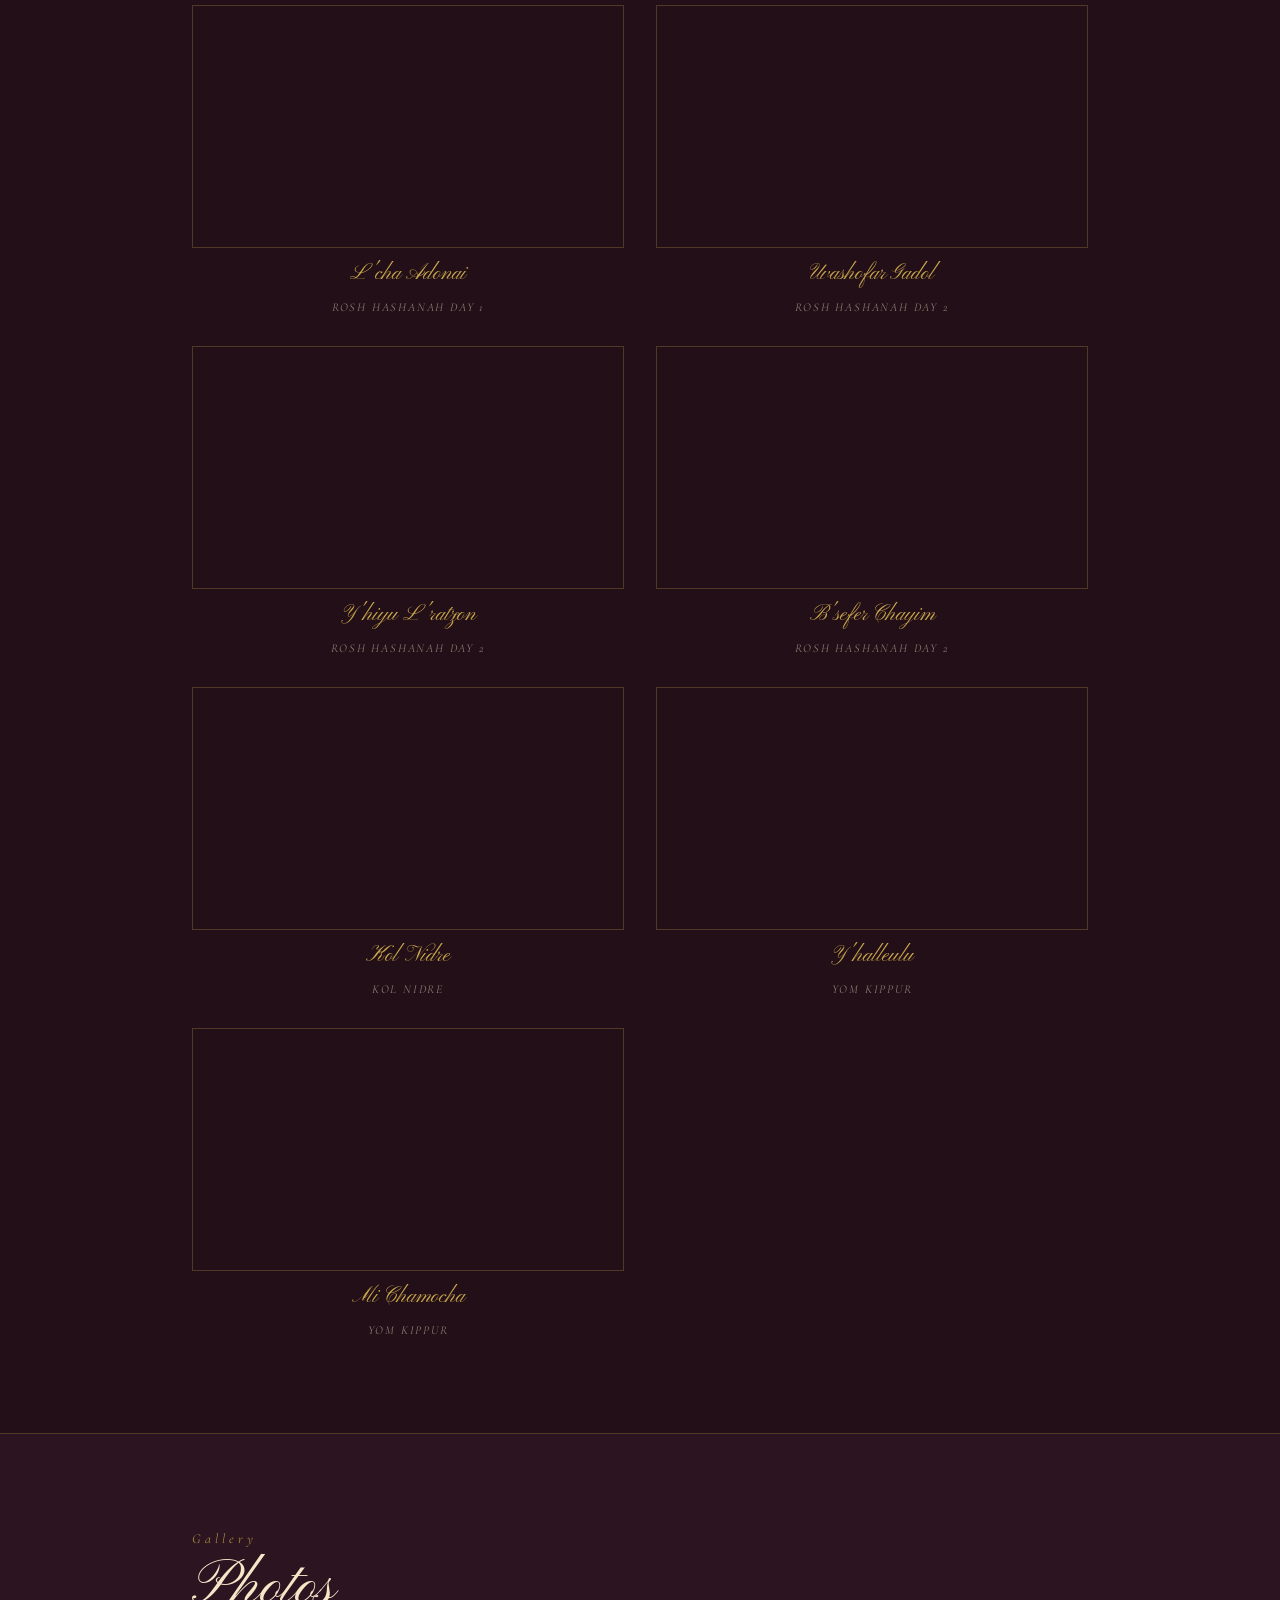
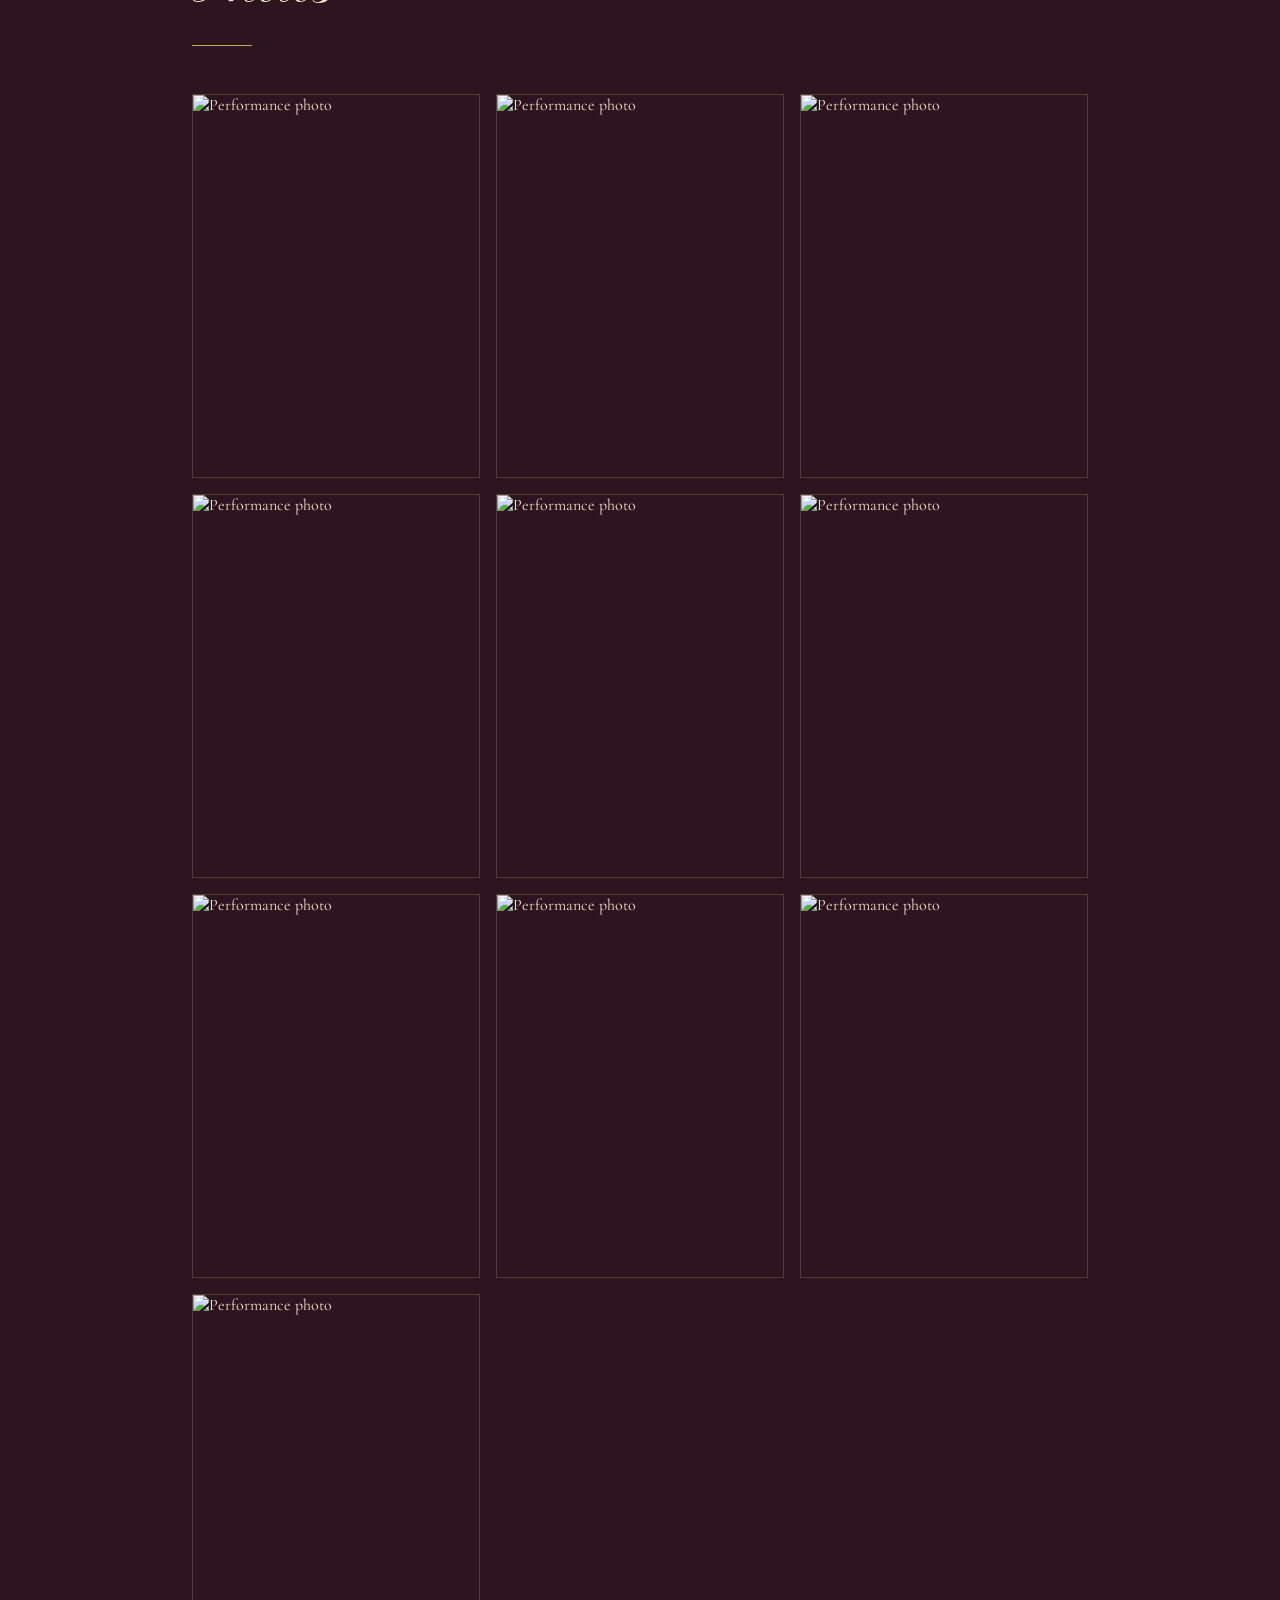
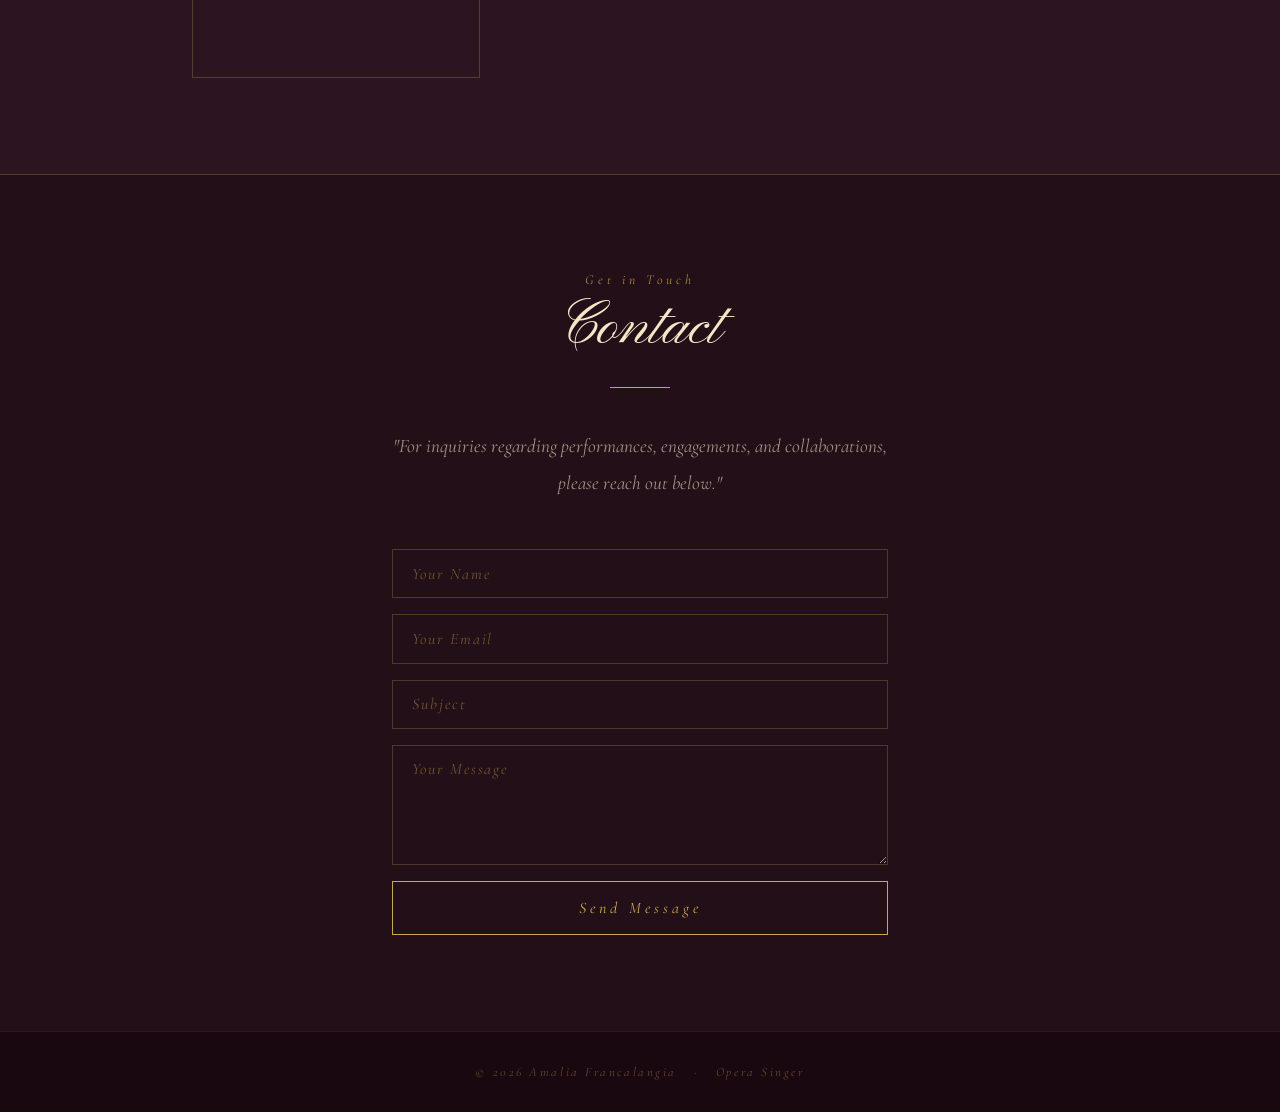
==== commit 80951b34: "Update navigation layout and hero section details" ====
--- a/index.html
+++ b/index.html
@@ -15,13 +15,13 @@
   }
   nav {
     position: fixed; top: 0; left: 0; right: 0; z-index: 100;
-    display: flex; justify-content: space-between; align-items: center;
+    display: flex;     justify-content: flex-end; align-items: center;
     padding: 1.2rem 4rem;
     background: rgba(26,8,16,0.92);
     border-bottom: 1px solid var(--border-gold);
     backdrop-filter: blur(8px);
   }
-  .nav-logo { font-family: 'Pinyon Script', cursive; font-size: 1.9rem; color: var(--gold); line-height: 1; margin-left: auto; }
+  .nav-logo { display: none; }
   .nav-links { display: flex; gap: 2.5rem; list-style: none; }
   .nav-links a { color: var(--gold-pale); text-decoration: none; font-family: 'Cormorant Garamond', serif; font-size: 0.85rem; letter-spacing: 0.18em; text-transform: uppercase; font-style: italic; opacity: 0.8; transition: opacity 0.2s, color 0.2s; }
   .nav-links a:hover { opacity: 1; color: var(--gold); }
@@ -43,7 +43,9 @@
   }
   .chandelier-watermark img { width: 100%; height: auto; display: block; }
   .hero-content { position: relative; z-index: 1; display: flex; align-items: center; gap: 4rem; text-align: left; }
-  .hero-photo { width: 280px; height: 380px; object-fit: cover; border: 1px solid var(--border-gold); flex-shrink: 0; }
+  .hero-photo { width: 280px; height: 380px; object-fit: cover; flex-shrink: 0; border: none;
+    -webkit-mask-image: radial-gradient(ellipse 85% 85% at 50% 50%, black 40%, transparent 100%);
+    mask-image: radial-gradient(ellipse 85% 85% at 50% 50%, black 40%, transparent 100%); }
   .hero-text { display: flex; flex-direction: column; align-items: flex-start; }
   .hero-ornament { color: var(--gold); font-size: 1.5rem; letter-spacing: 0.5em; opacity: 0.6; margin-bottom: 2rem; }
   .hero-name { font-family: 'Pinyon Script', cursive; font-size: clamp(5rem, 13vw, 10rem); font-weight: 400; color: var(--gold-pale); line-height: 1; margin-bottom: 1rem; }
@@ -113,7 +115,7 @@
     <img class="hero-photo" src="https://i.imgur.com/7Y9GuVq.jpg" alt="Amalia Francalangia" />
     <div class="hero-text">
       <div class="hero-ornament">✦ &nbsp; ✦ &nbsp; ✦</div>
-      <h1 class="hero-name">Amalia</h1>
+      <h1 class="hero-name">Amalia Francalangia</h1>
       <div class="hero-divider"></div>
       <p class="hero-tagline">Opera Singer</p>
       <a class="hero-cta" href="#contact">Engage for a Performance</a>
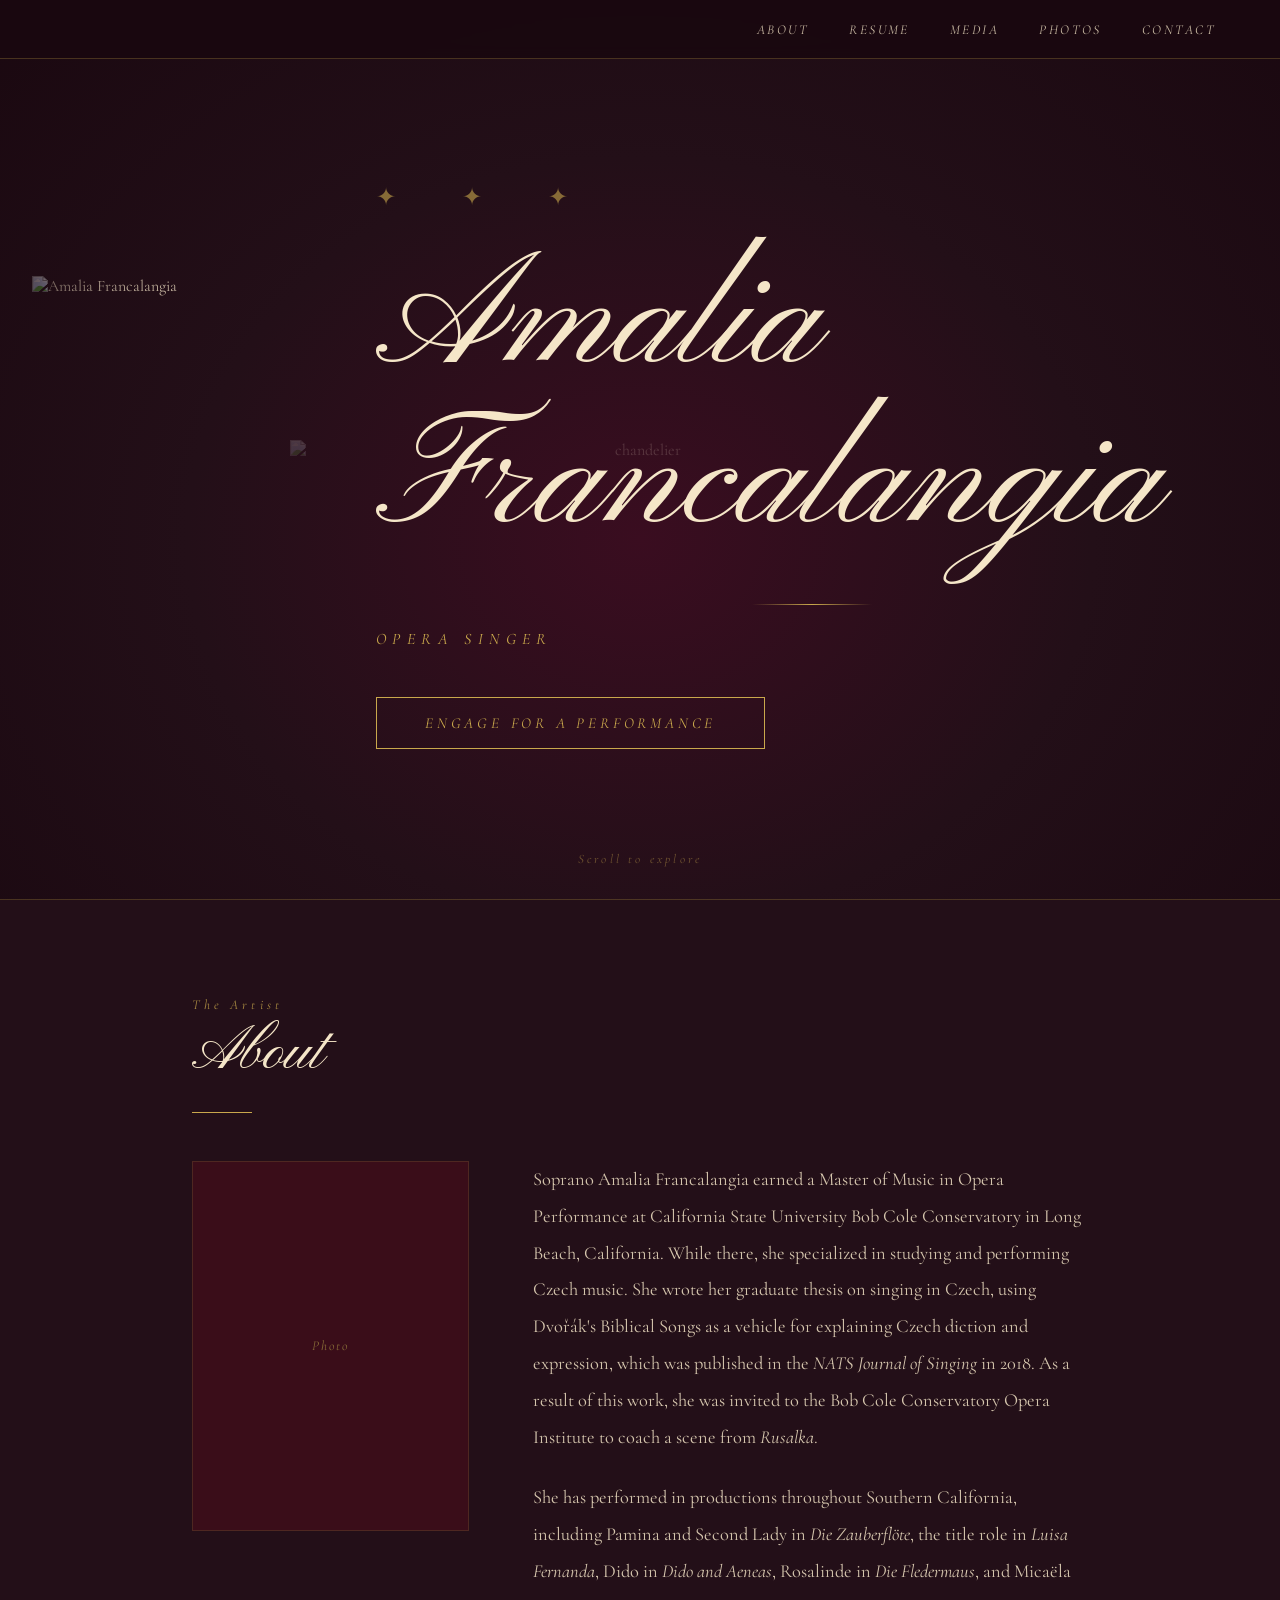
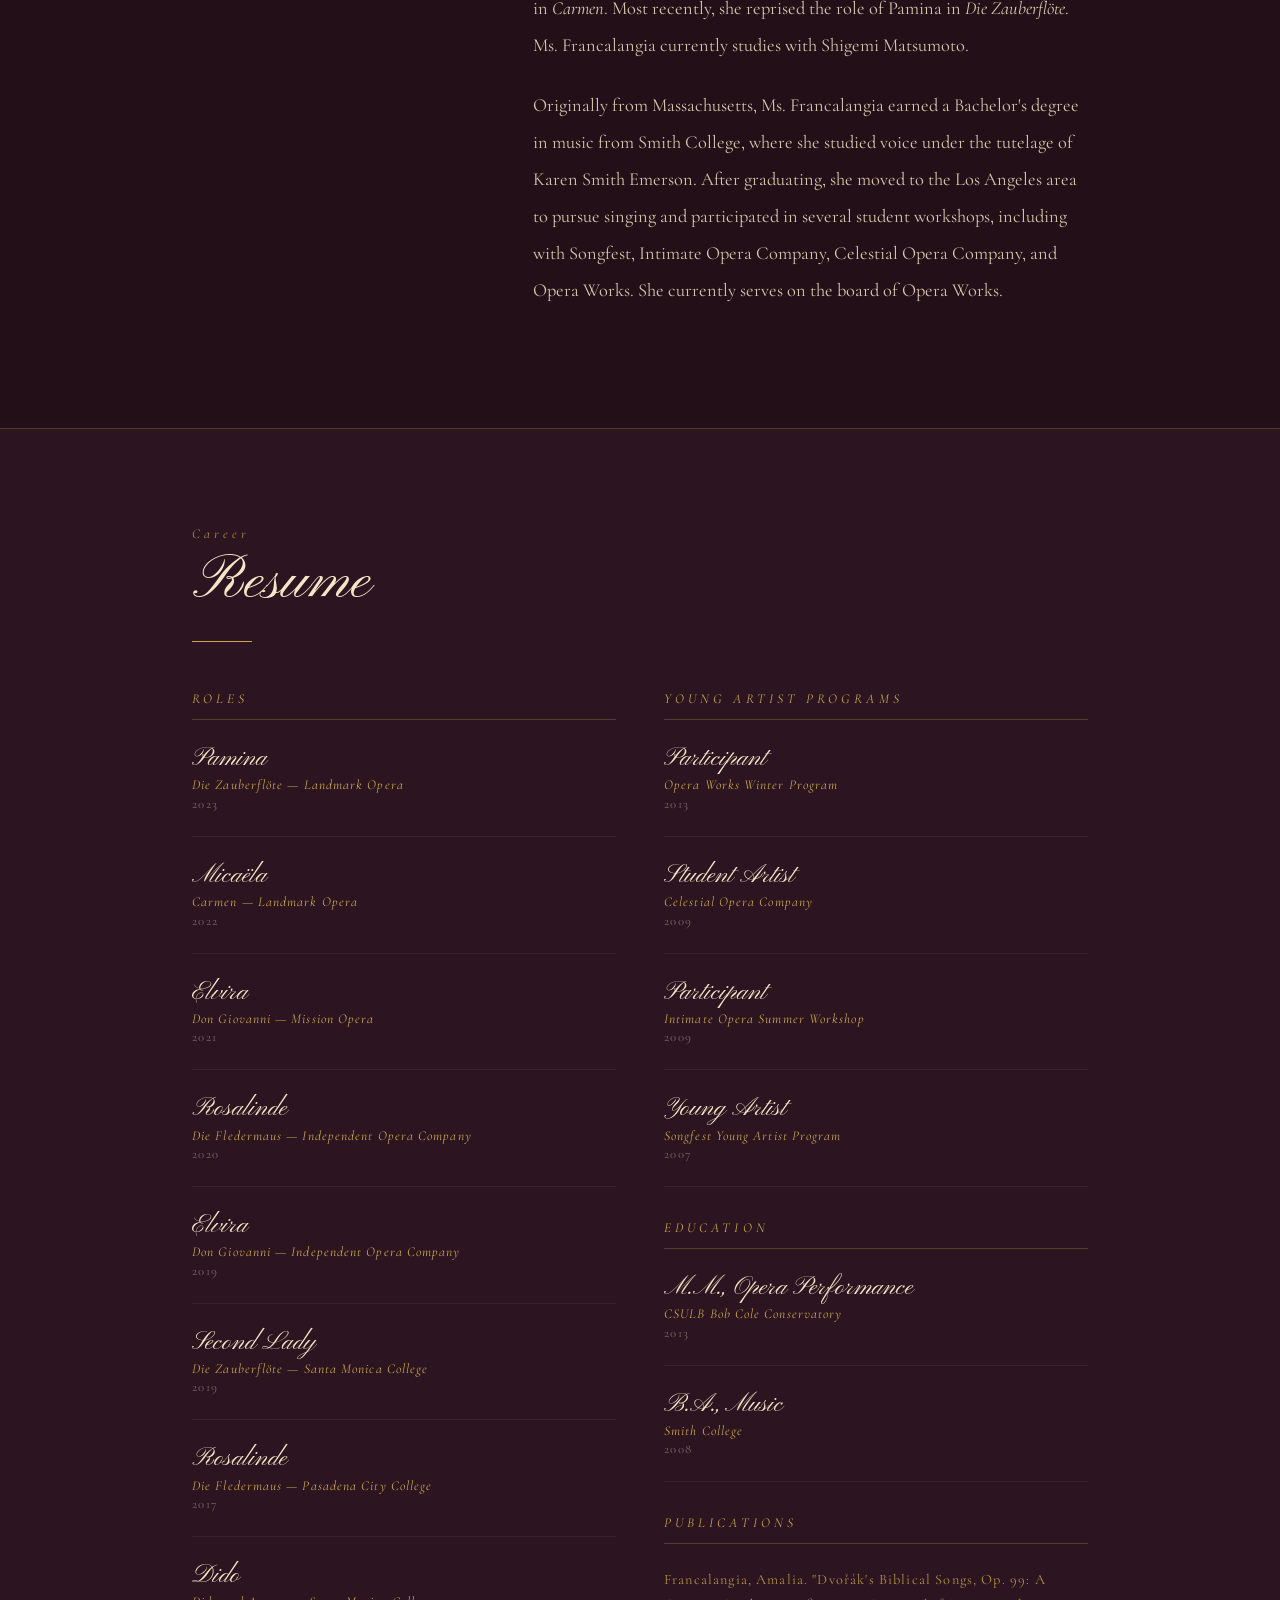
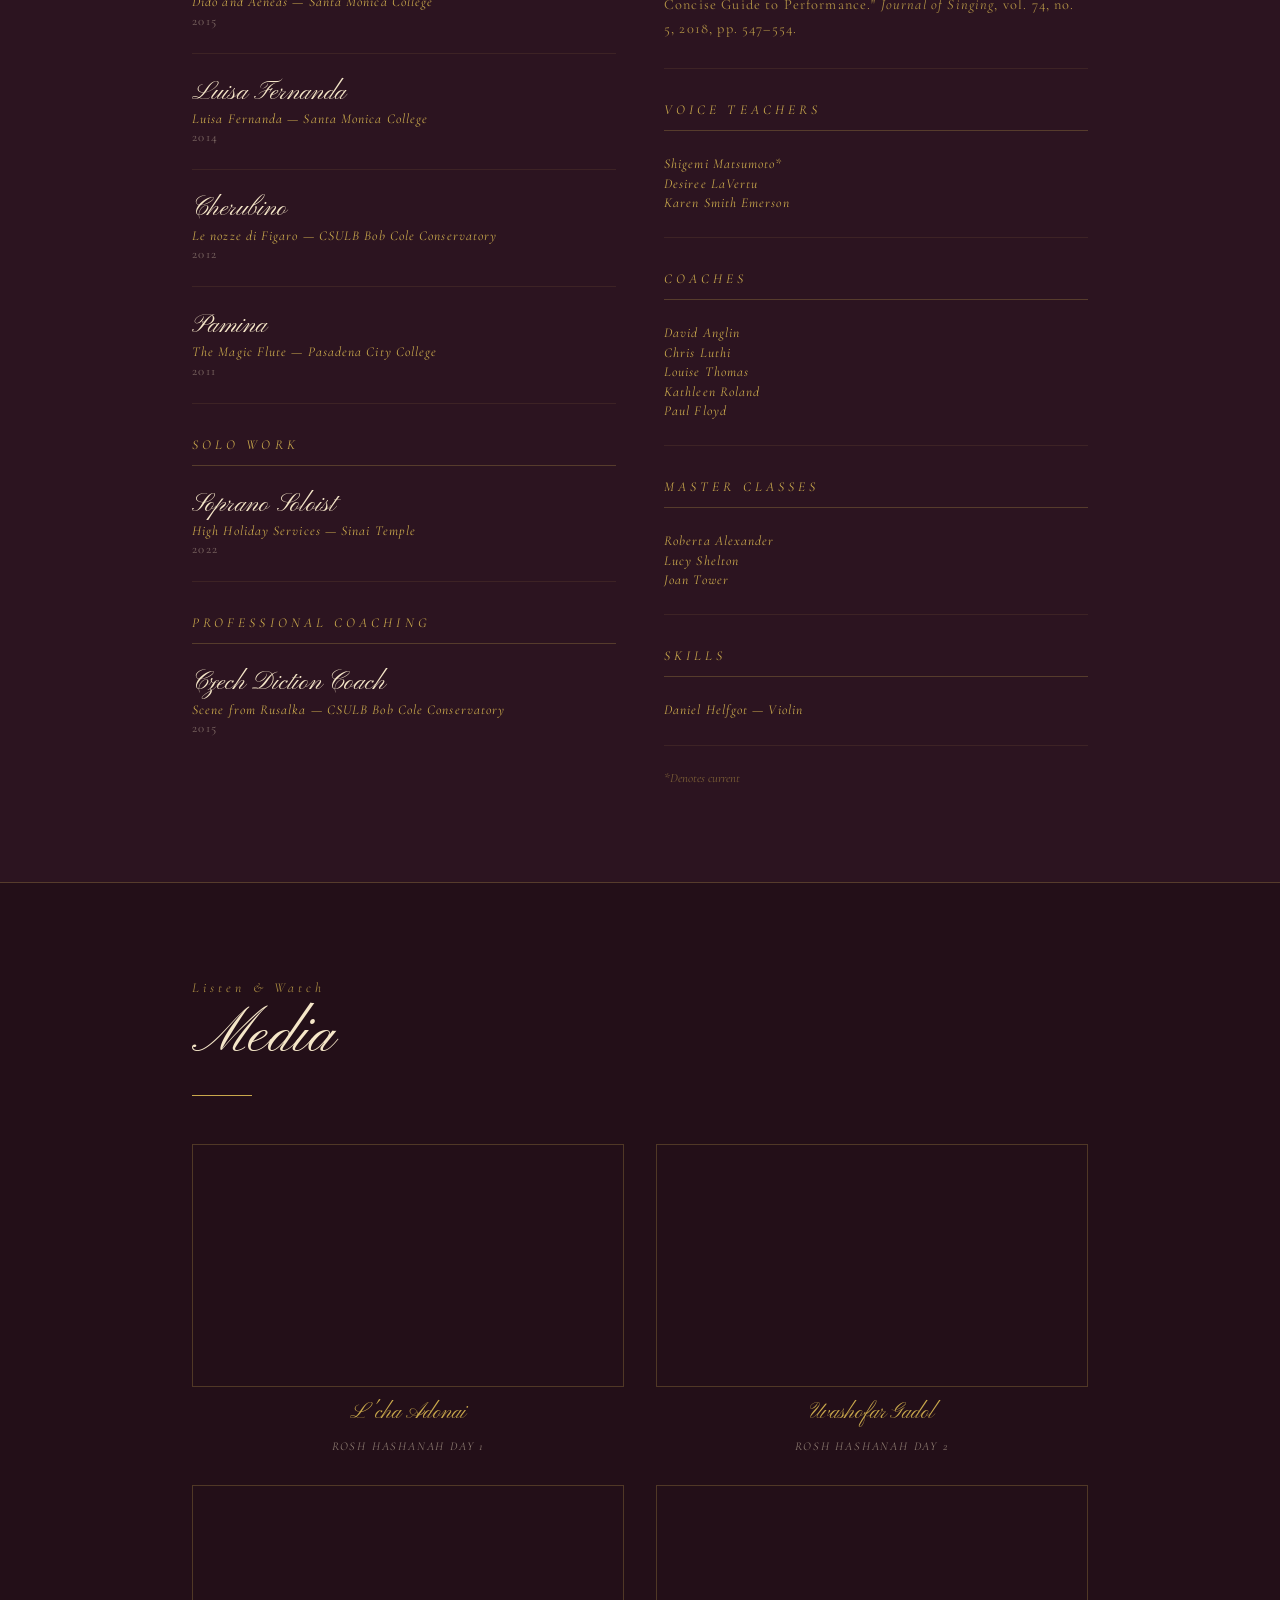
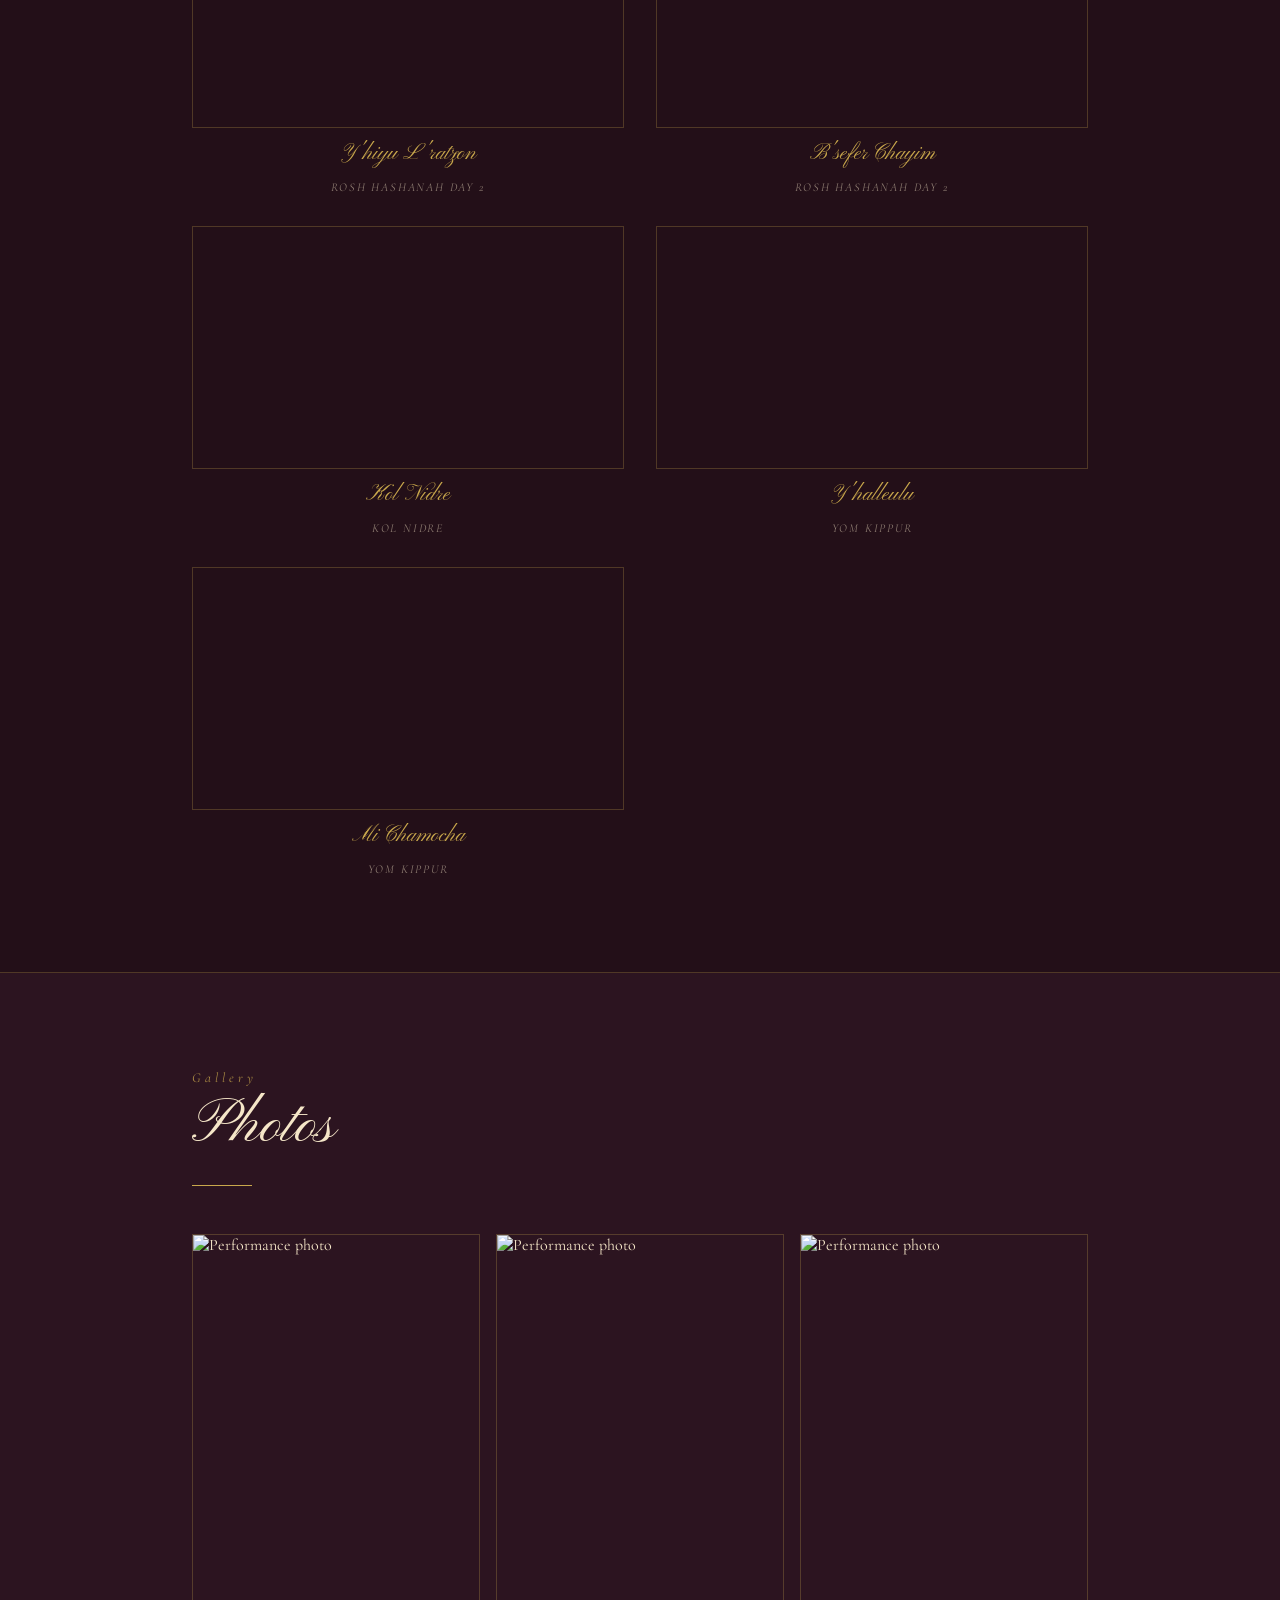
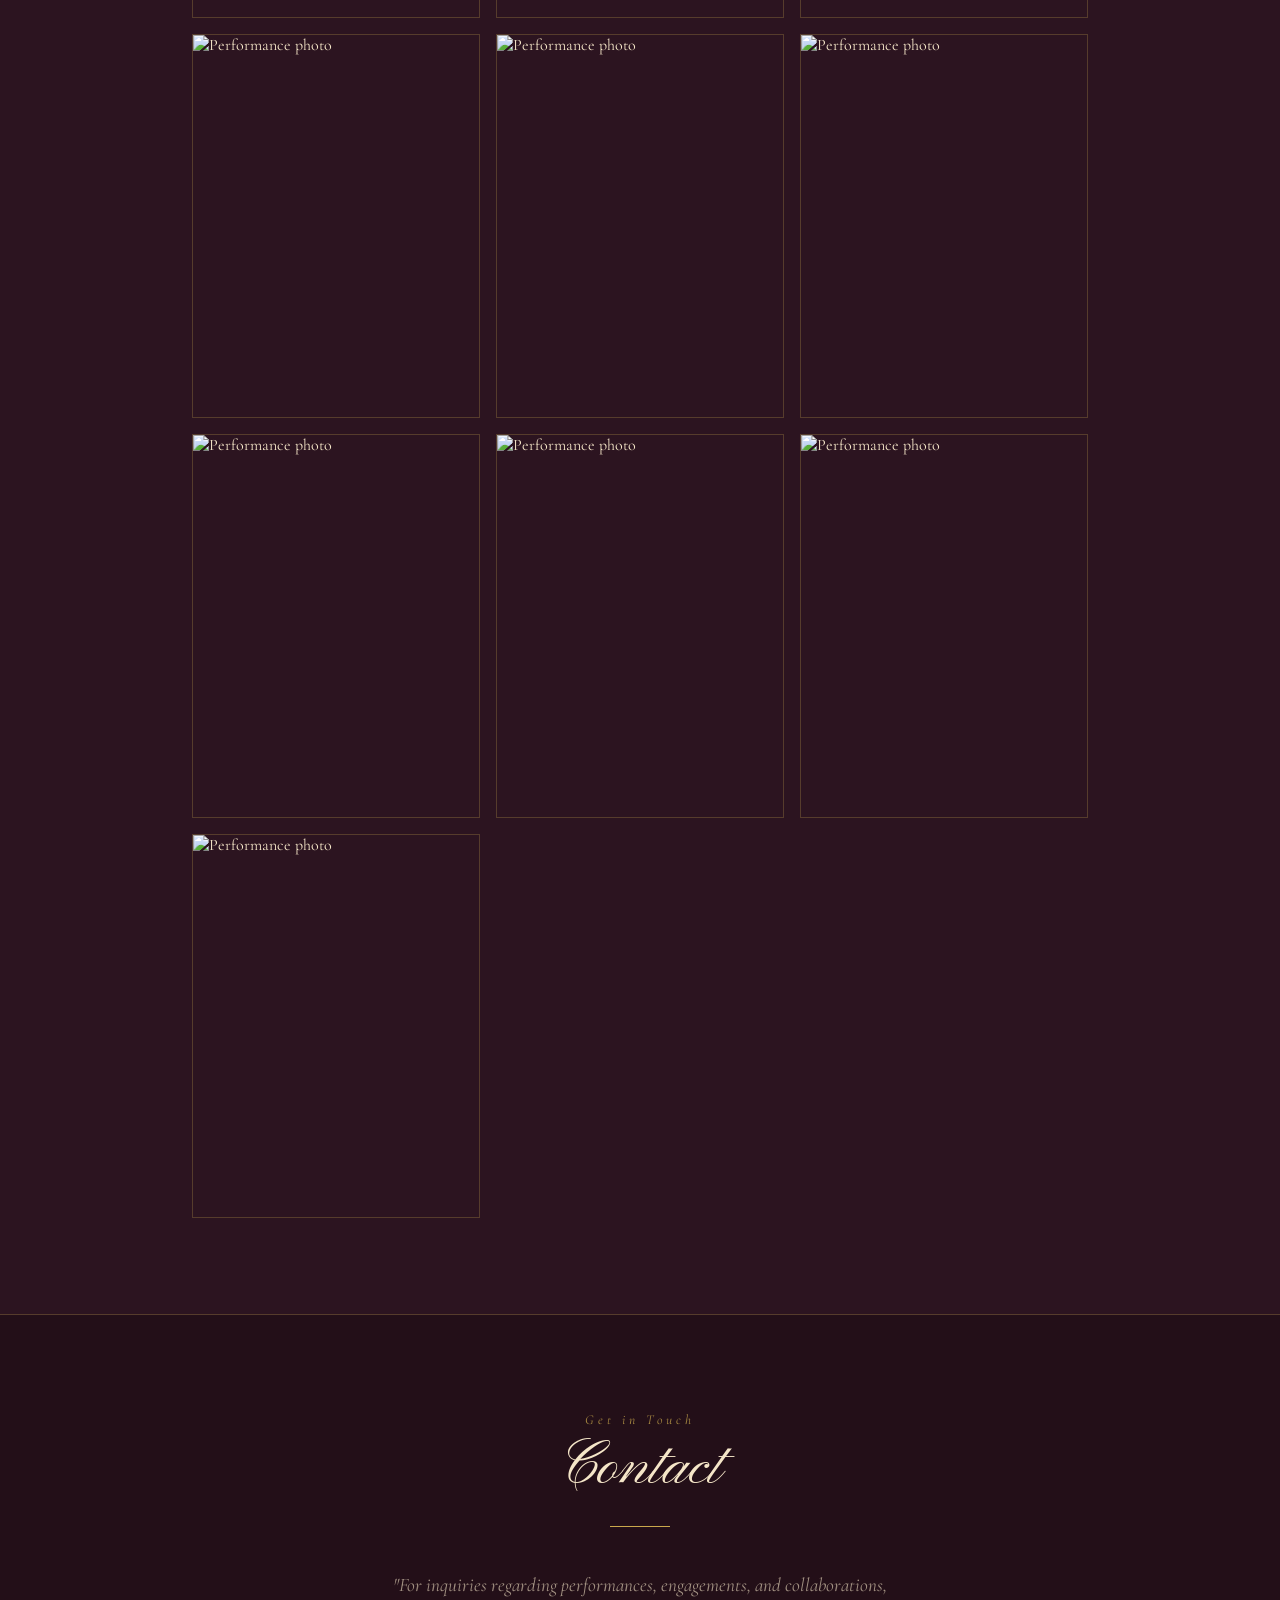
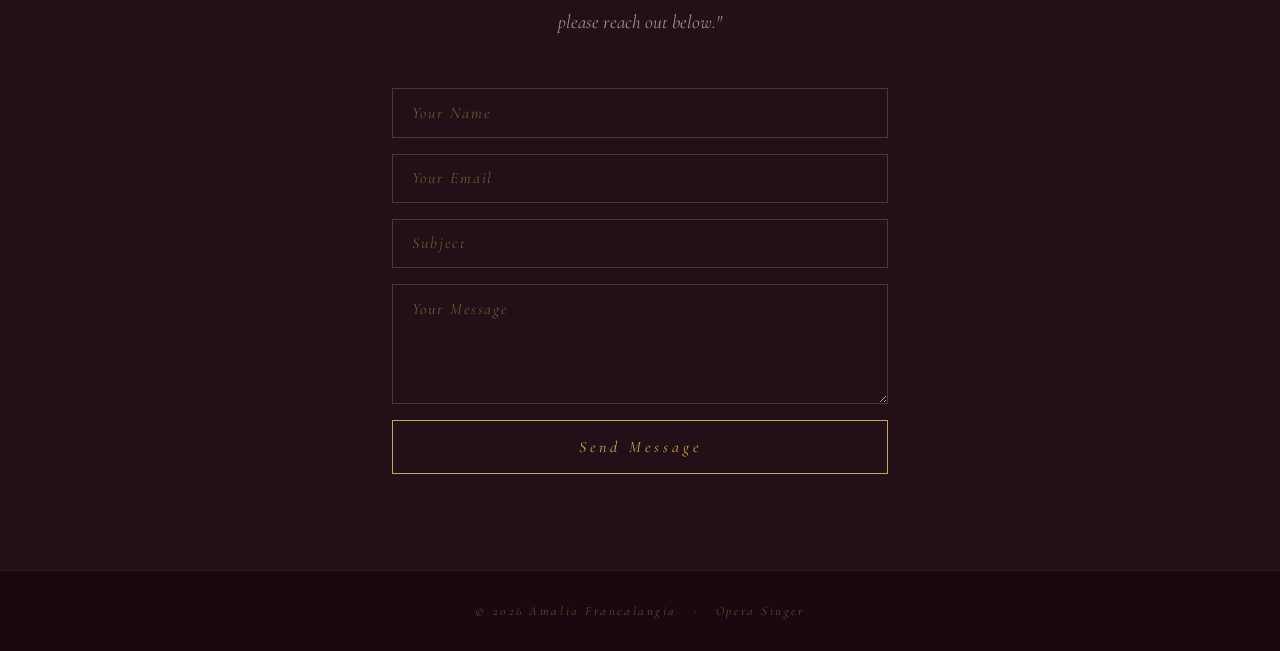
==== commit c5c67c3b: "Update index.html" ====
--- a/index.html
+++ b/index.html
@@ -147,47 +147,53 @@
     <div class="section-rule"></div>
     <div class="resume-cols">
       <div>
-        <p class="resume-col-title">Operatic Roles</p>
-        <div class="resume-entry">
-          <p class="resume-role">Pamina</p>
-          <p class="resume-org">Die Zauberflöte — Mozart</p>
-        </div>
-        <div class="resume-entry">
-          <p class="resume-role">Micaëla</p>
-          <p class="resume-org">Carmen — Bizet</p>
-        </div>
-        <div class="resume-entry">
-          <p class="resume-role">Dido</p>
-          <p class="resume-org">Dido and Aeneas — Purcell</p>
-        </div>
-        <div class="resume-entry">
-          <p class="resume-role">Rosalinde</p>
-          <p class="resume-org">Die Fledermaus — Strauss</p>
-        </div>
-        <div class="resume-entry">
-          <p class="resume-role">Luisa Fernanda</p>
-          <p class="resume-org">Luisa Fernanda — Torroba</p>
-        </div>
-      </div>
+        <p class="resume-col-title">Roles</p>
+        <div class="resume-entry"><p class="resume-role">Pamina</p><p class="resume-org">Die Zauberflöte — Landmark Opera</p><p class="resume-year">2023</p></div>
+        <div class="resume-entry"><p class="resume-role">Micaëla</p><p class="resume-org">Carmen — Landmark Opera</p><p class="resume-year">2022</p></div>
+        <div class="resume-entry"><p class="resume-role">Elvira</p><p class="resume-org">Don Giovanni — Mission Opera</p><p class="resume-year">2021</p></div>
+        <div class="resume-entry"><p class="resume-role">Rosalinde</p><p class="resume-org">Die Fledermaus — Independent Opera Company</p><p class="resume-year">2020</p></div>
+        <div class="resume-entry"><p class="resume-role">Elvira</p><p class="resume-org">Don Giovanni — Independent Opera Company</p><p class="resume-year">2019</p></div>
+        <div class="resume-entry"><p class="resume-role">Second Lady</p><p class="resume-org">Die Zauberflöte — Santa Monica College</p><p class="resume-year">2019</p></div>
+        <div class="resume-entry"><p class="resume-role">Rosalinde</p><p class="resume-org">Die Fledermaus — Pasadena City College</p><p class="resume-year">2017</p></div>
+        <div class="resume-entry"><p class="resume-role">Dido</p><p class="resume-org">Dido and Aeneas — Santa Monica College</p><p class="resume-year">2015</p></div>
+        <div class="resume-entry"><p class="resume-role">Luisa Fernanda</p><p class="resume-org">Luisa Fernanda — Santa Monica College</p><p class="resume-year">2014</p></div>
+        <div class="resume-entry"><p class="resume-role">Cherubino</p><p class="resume-org">Le nozze di Figaro — CSULB Bob Cole Conservatory</p><p class="resume-year">2012</p></div>
+        <div class="resume-entry"><p class="resume-role">Pamina</p><p class="resume-org">The Magic Flute — Pasadena City College</p><p class="resume-year">2011</p></div>
+
+        <p class="resume-col-title" style="margin-top:2rem;">Solo Work</p>
+        <div class="resume-entry"><p class="resume-role">Soprano Soloist</p><p class="resume-org">High Holiday Services — Sinai Temple</p><p class="resume-year">2022</p></div>
+
+        <p class="resume-col-title" style="margin-top:2rem;">Professional Coaching</p>
+        <div class="resume-entry"><p class="resume-role">Czech Diction Coach</p><p class="resume-org">Scene from Rusalka — CSULB Bob Cole Conservatory</p><p class="resume-year">2015</p></div>
+      </div>
+
       <div>
-        <p class="resume-col-title">Engagements &amp; Training</p>
-        <div class="resume-entry">
-          <p class="resume-role">High Holiday Soloist</p>
-          <p class="resume-org">Sinai Temple, Los Angeles</p>
-          <p class="resume-year">Current</p>
-        </div>
-        <div class="resume-entry">
-          <p class="resume-role">Master of Music</p>
-          <p class="resume-org">Opera Performance, CSU Bob Cole Conservatory</p>
-        </div>
-        <div class="resume-entry">
-          <p class="resume-role">Bachelor of Music</p>
-          <p class="resume-org">Smith College</p>
-        </div>
-        <div class="resume-entry">
-          <p class="resume-role">Workshops</p>
-          <p class="resume-org">Songfest, Intimate Opera, Celestial Opera, Opera Works</p>
-        </div>
+        <p class="resume-col-title">Young Artist Programs</p>
+        <div class="resume-entry"><p class="resume-role">Participant</p><p class="resume-org">Opera Works Winter Program</p><p class="resume-year">2013</p></div>
+        <div class="resume-entry"><p class="resume-role">Student Artist</p><p class="resume-org">Celestial Opera Company</p><p class="resume-year">2009</p></div>
+        <div class="resume-entry"><p class="resume-role">Participant</p><p class="resume-org">Intimate Opera Summer Workshop</p><p class="resume-year">2009</p></div>
+        <div class="resume-entry"><p class="resume-role">Young Artist</p><p class="resume-org">Songfest Young Artist Program</p><p class="resume-year">2007</p></div>
+
+        <p class="resume-col-title" style="margin-top:2rem;">Education</p>
+        <div class="resume-entry"><p class="resume-role">M.M., Opera Performance</p><p class="resume-org">CSULB Bob Cole Conservatory</p><p class="resume-year">2013</p></div>
+        <div class="resume-entry"><p class="resume-role">B.A., Music</p><p class="resume-org">Smith College</p><p class="resume-year">2008</p></div>
+
+        <p class="resume-col-title" style="margin-top:2rem;">Publications</p>
+        <div class="resume-entry"><p class="resume-org" style="font-style:normal; opacity:0.85; font-size:0.9rem; line-height:1.7;">Francalangia, Amalia. "Dvořák's Biblical Songs, Op. 99: A Concise Guide to Performance." <em>Journal of Singing</em>, vol. 74, no. 5, 2018, pp. 547–554.</p></div>
+
+        <p class="resume-col-title" style="margin-top:2rem;">Voice Teachers</p>
+        <div class="resume-entry"><p class="resume-org">Shigemi Matsumoto*</p><p class="resume-org">Desiree LaVertu</p><p class="resume-org">Karen Smith Emerson</p></div>
+
+        <p class="resume-col-title" style="margin-top:2rem;">Coaches</p>
+        <div class="resume-entry"><p class="resume-org">David Anglin</p><p class="resume-org">Chris Luthi</p><p class="resume-org">Louise Thomas</p><p class="resume-org">Kathleen Roland</p><p class="resume-org">Paul Floyd</p></div>
+
+        <p class="resume-col-title" style="margin-top:2rem;">Master Classes</p>
+        <div class="resume-entry"><p class="resume-org">Roberta Alexander</p><p class="resume-org">Lucy Shelton</p><p class="resume-org">Joan Tower</p></div>
+
+        <p class="resume-col-title" style="margin-top:2rem;">Skills</p>
+        <div class="resume-entry"><p class="resume-org">Daniel Helfgot — Violin</p></div>
+
+        <p style="font-family:'Cormorant Garamond',serif; font-style:italic; font-size:0.8rem; color:var(--gold); opacity:0.5; margin-top:1rem;">*Denotes current</p>
       </div>
     </div>
   </div>
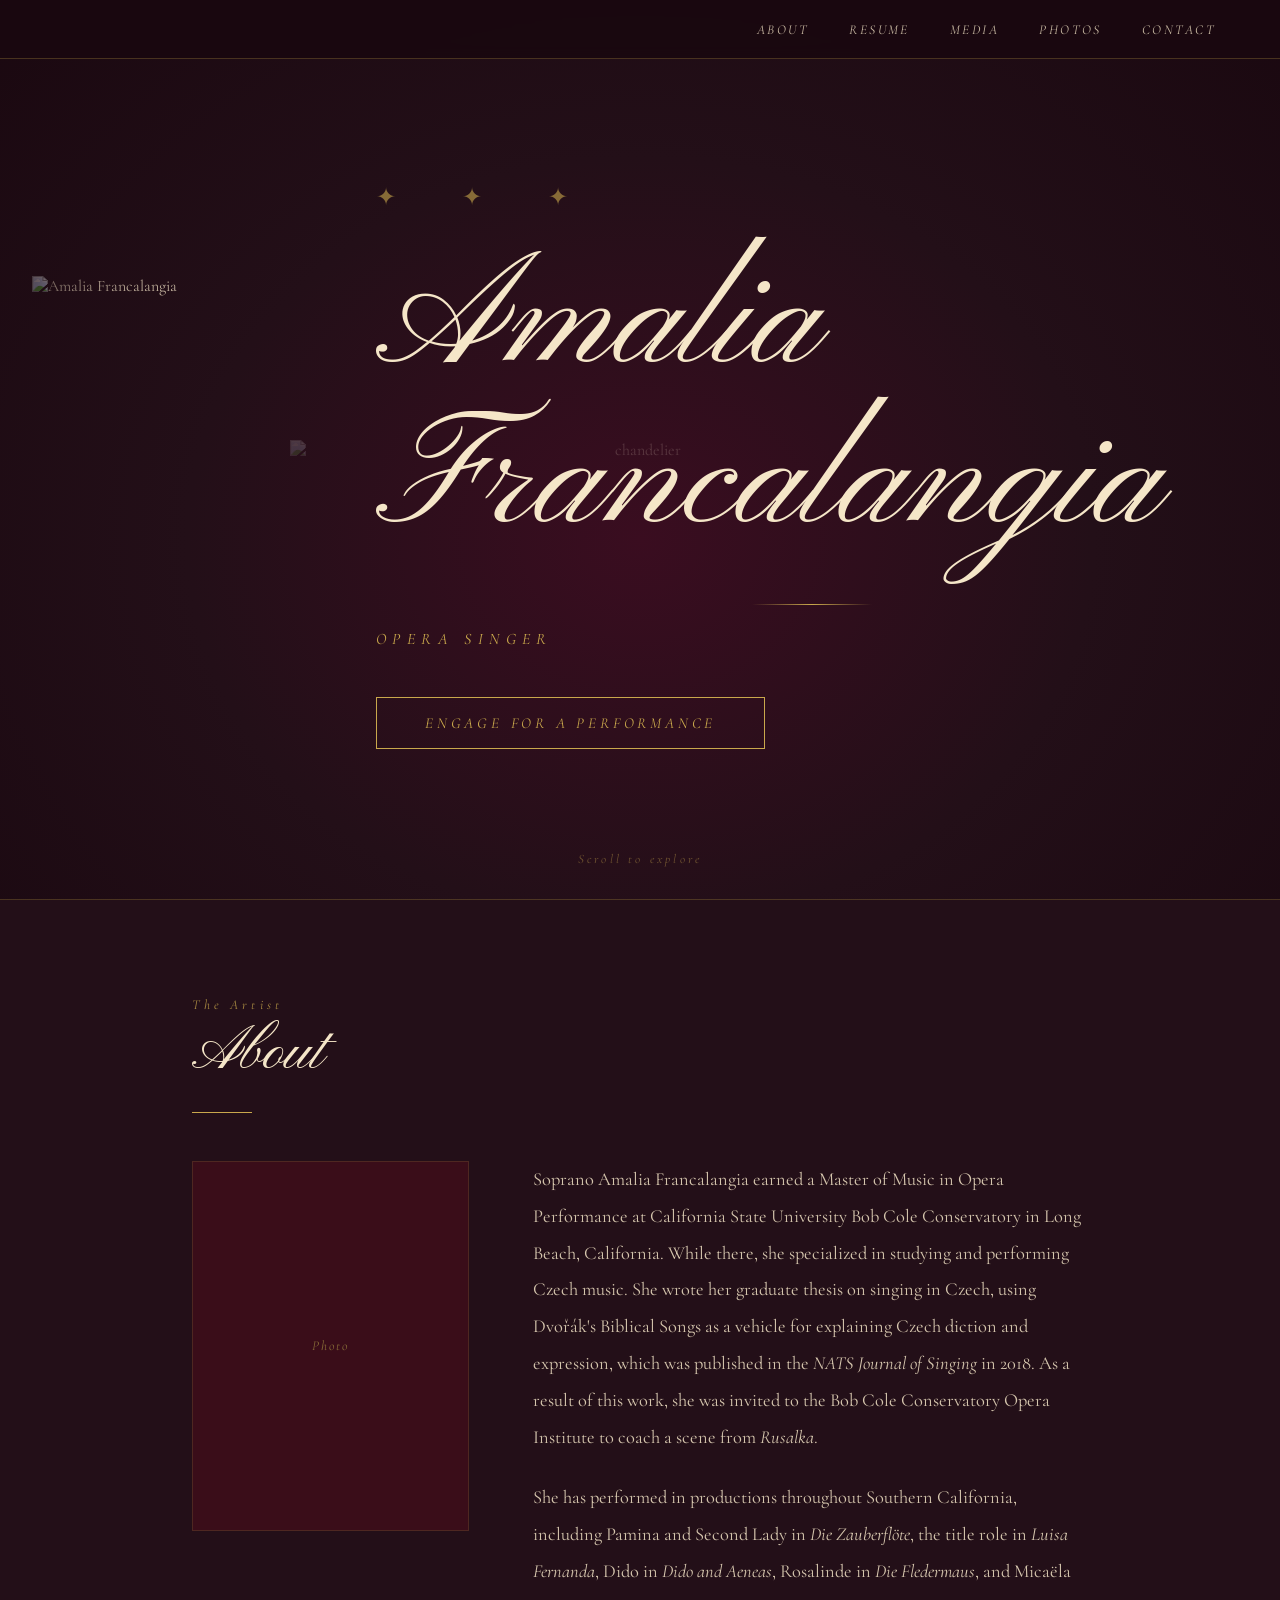
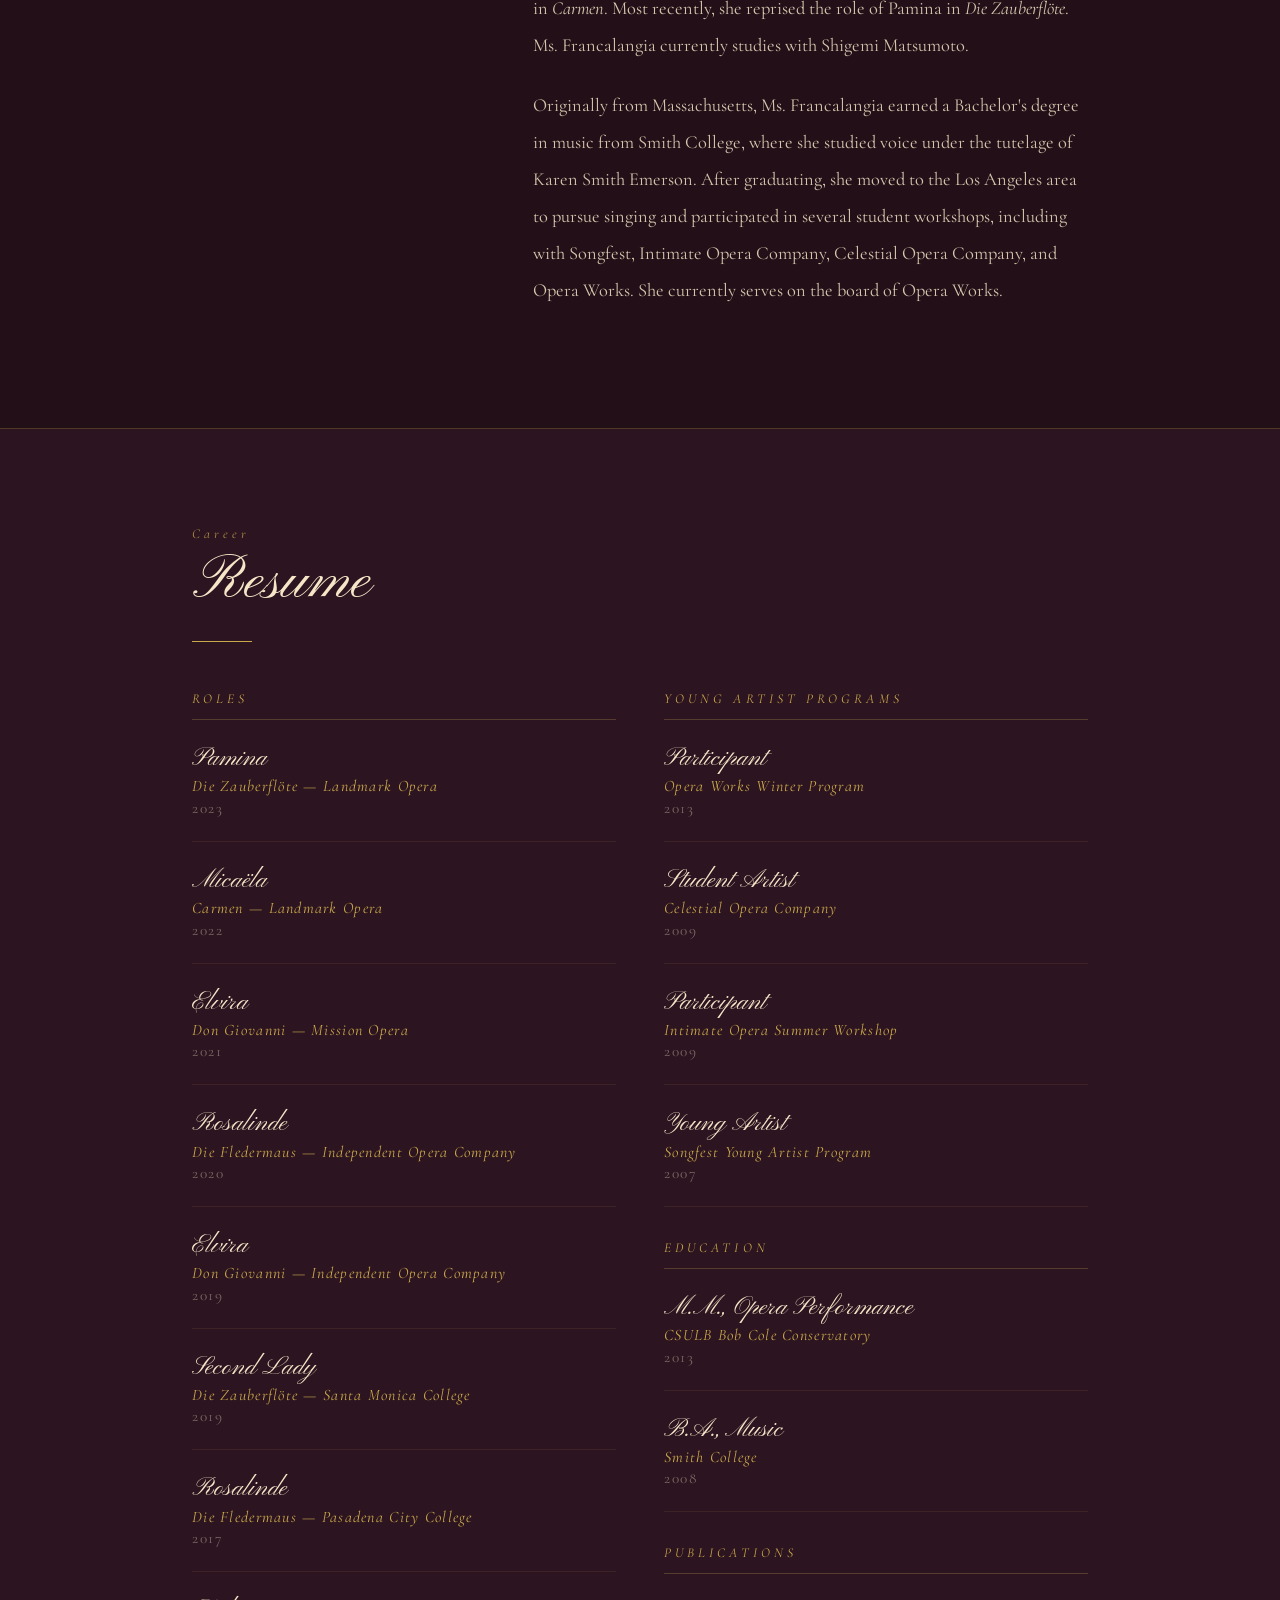
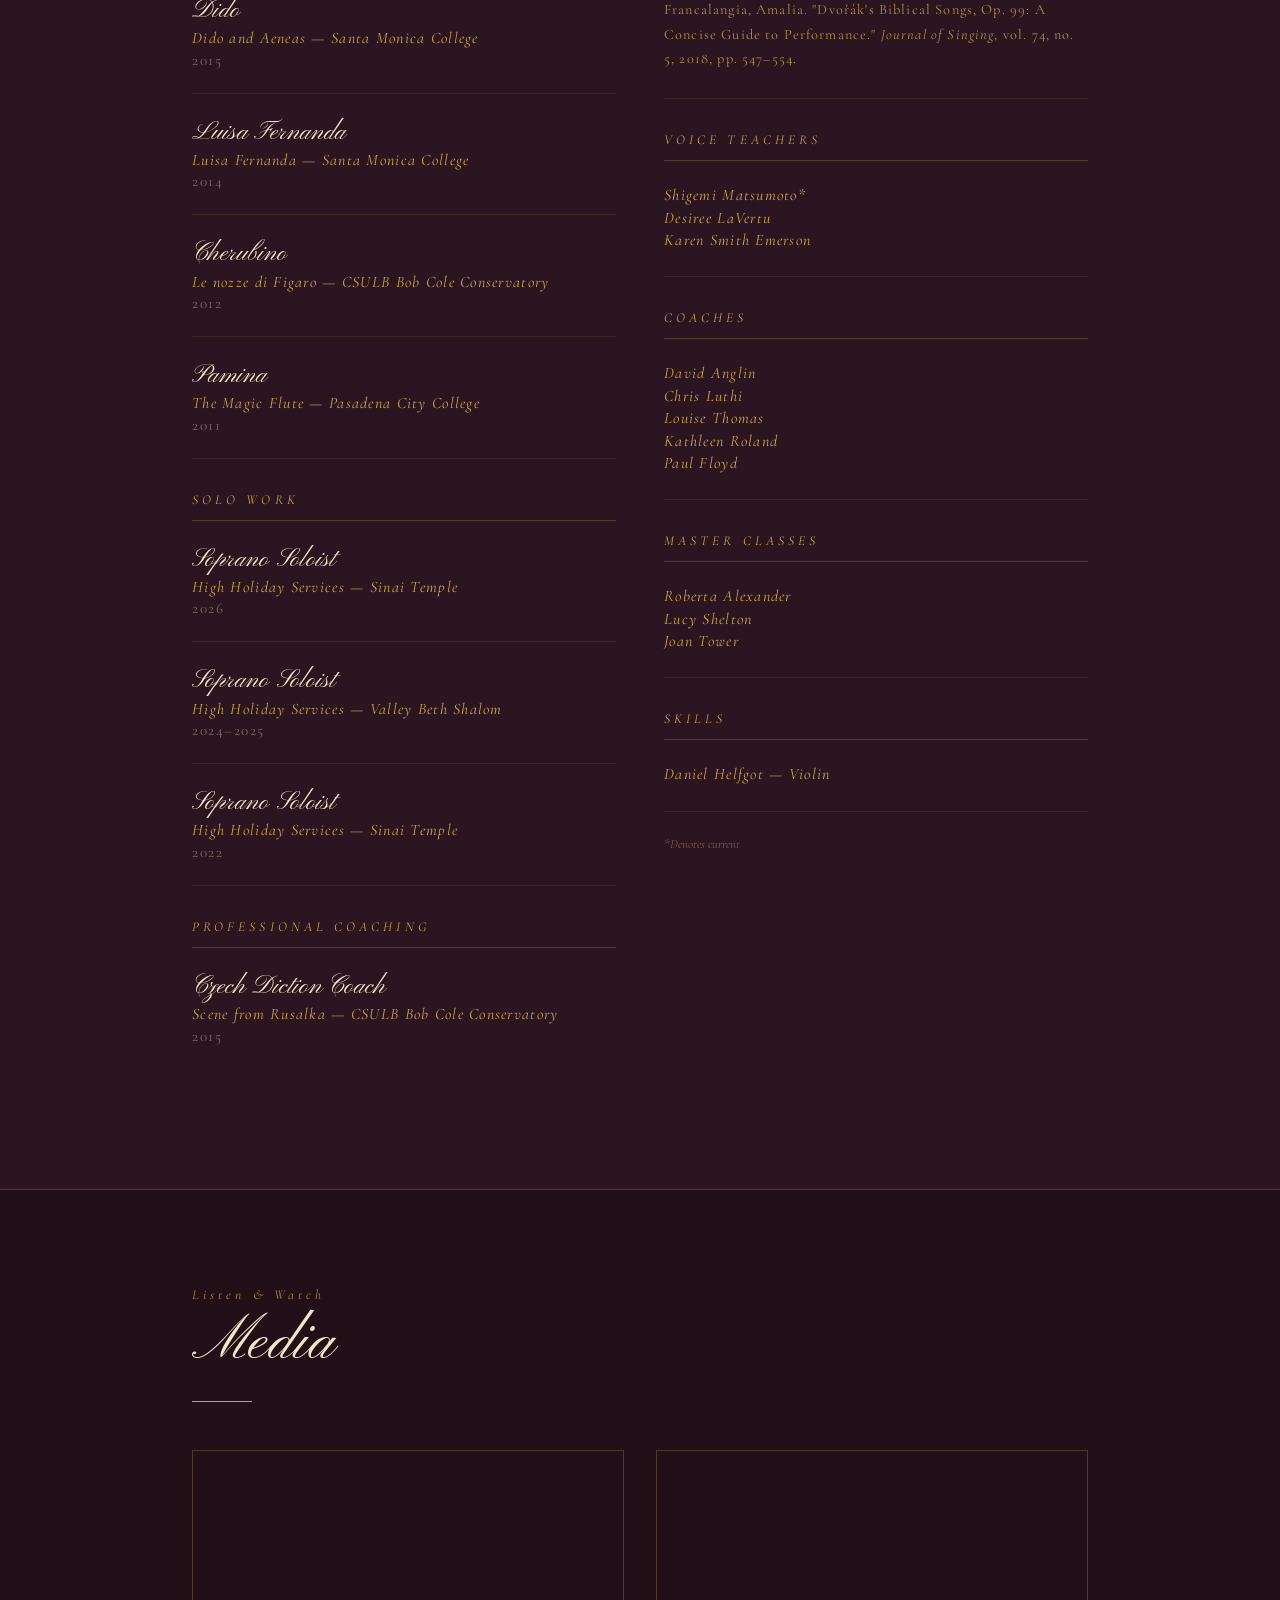
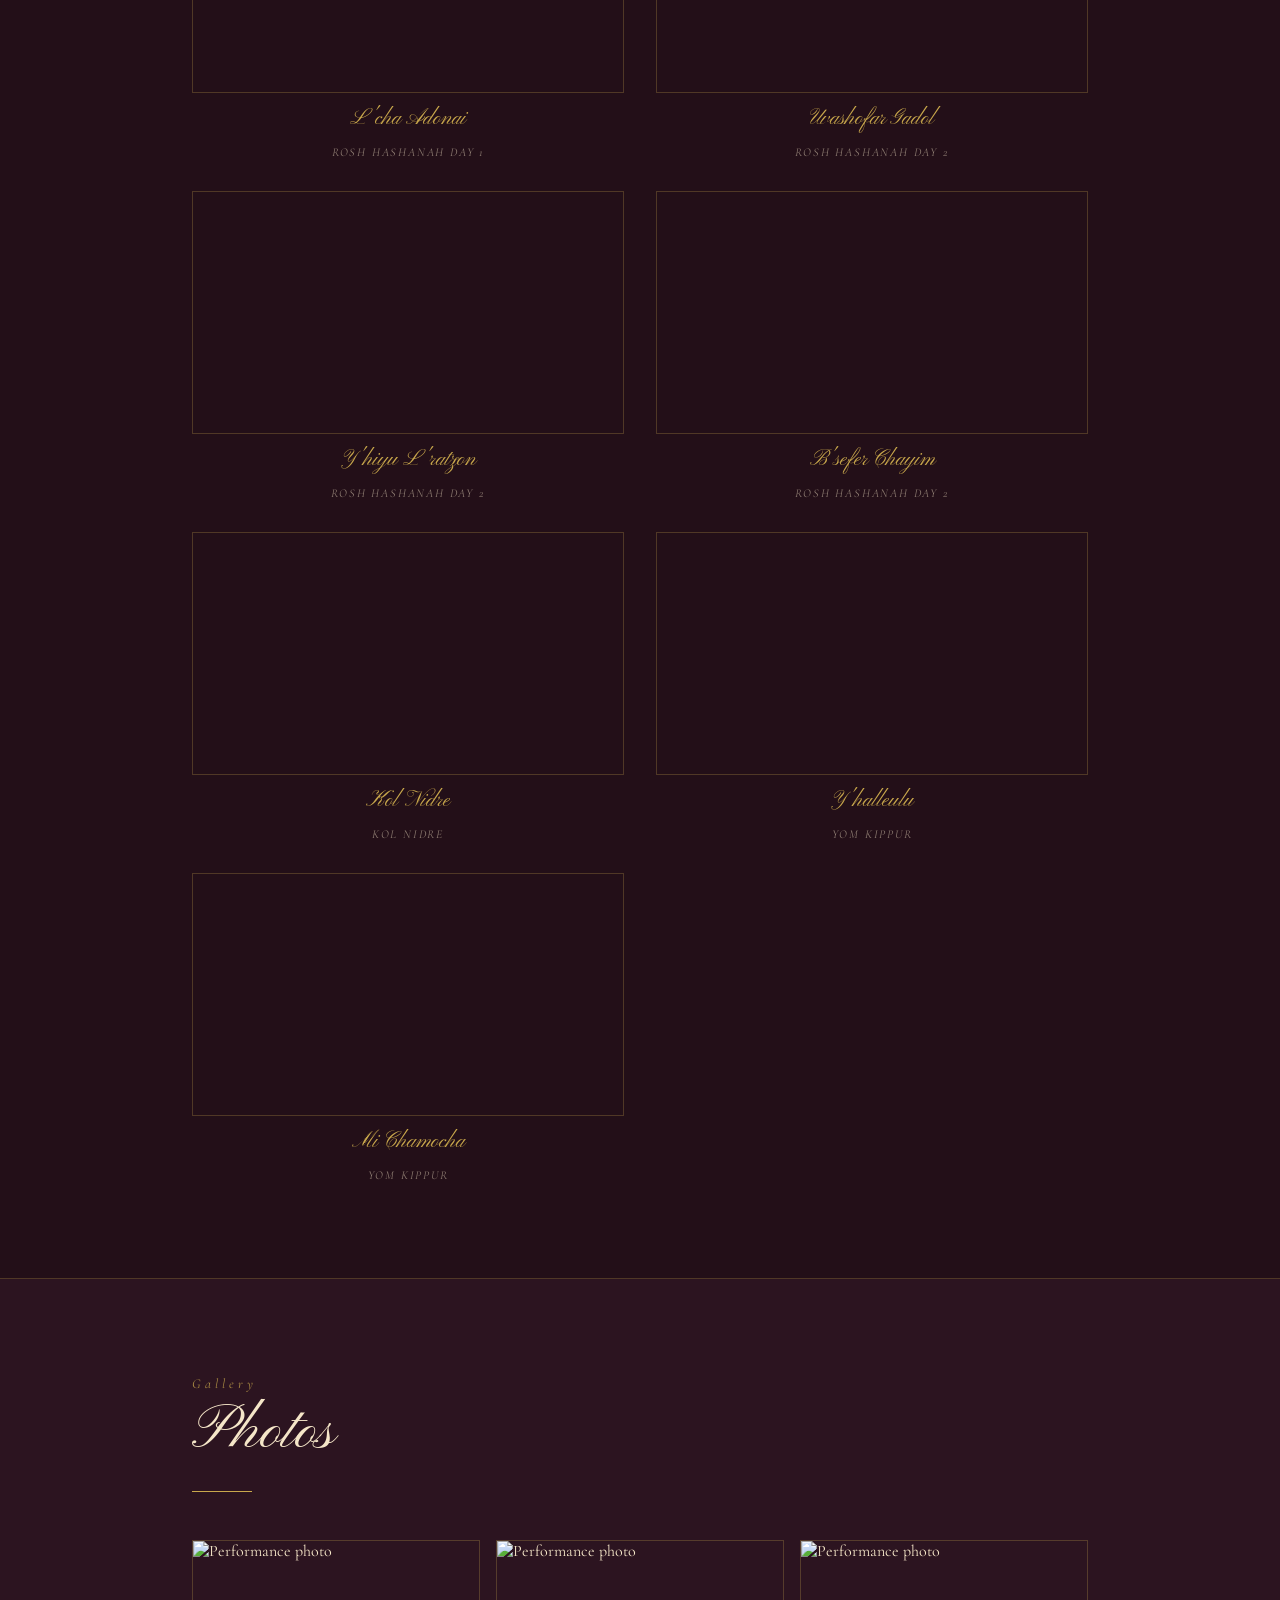
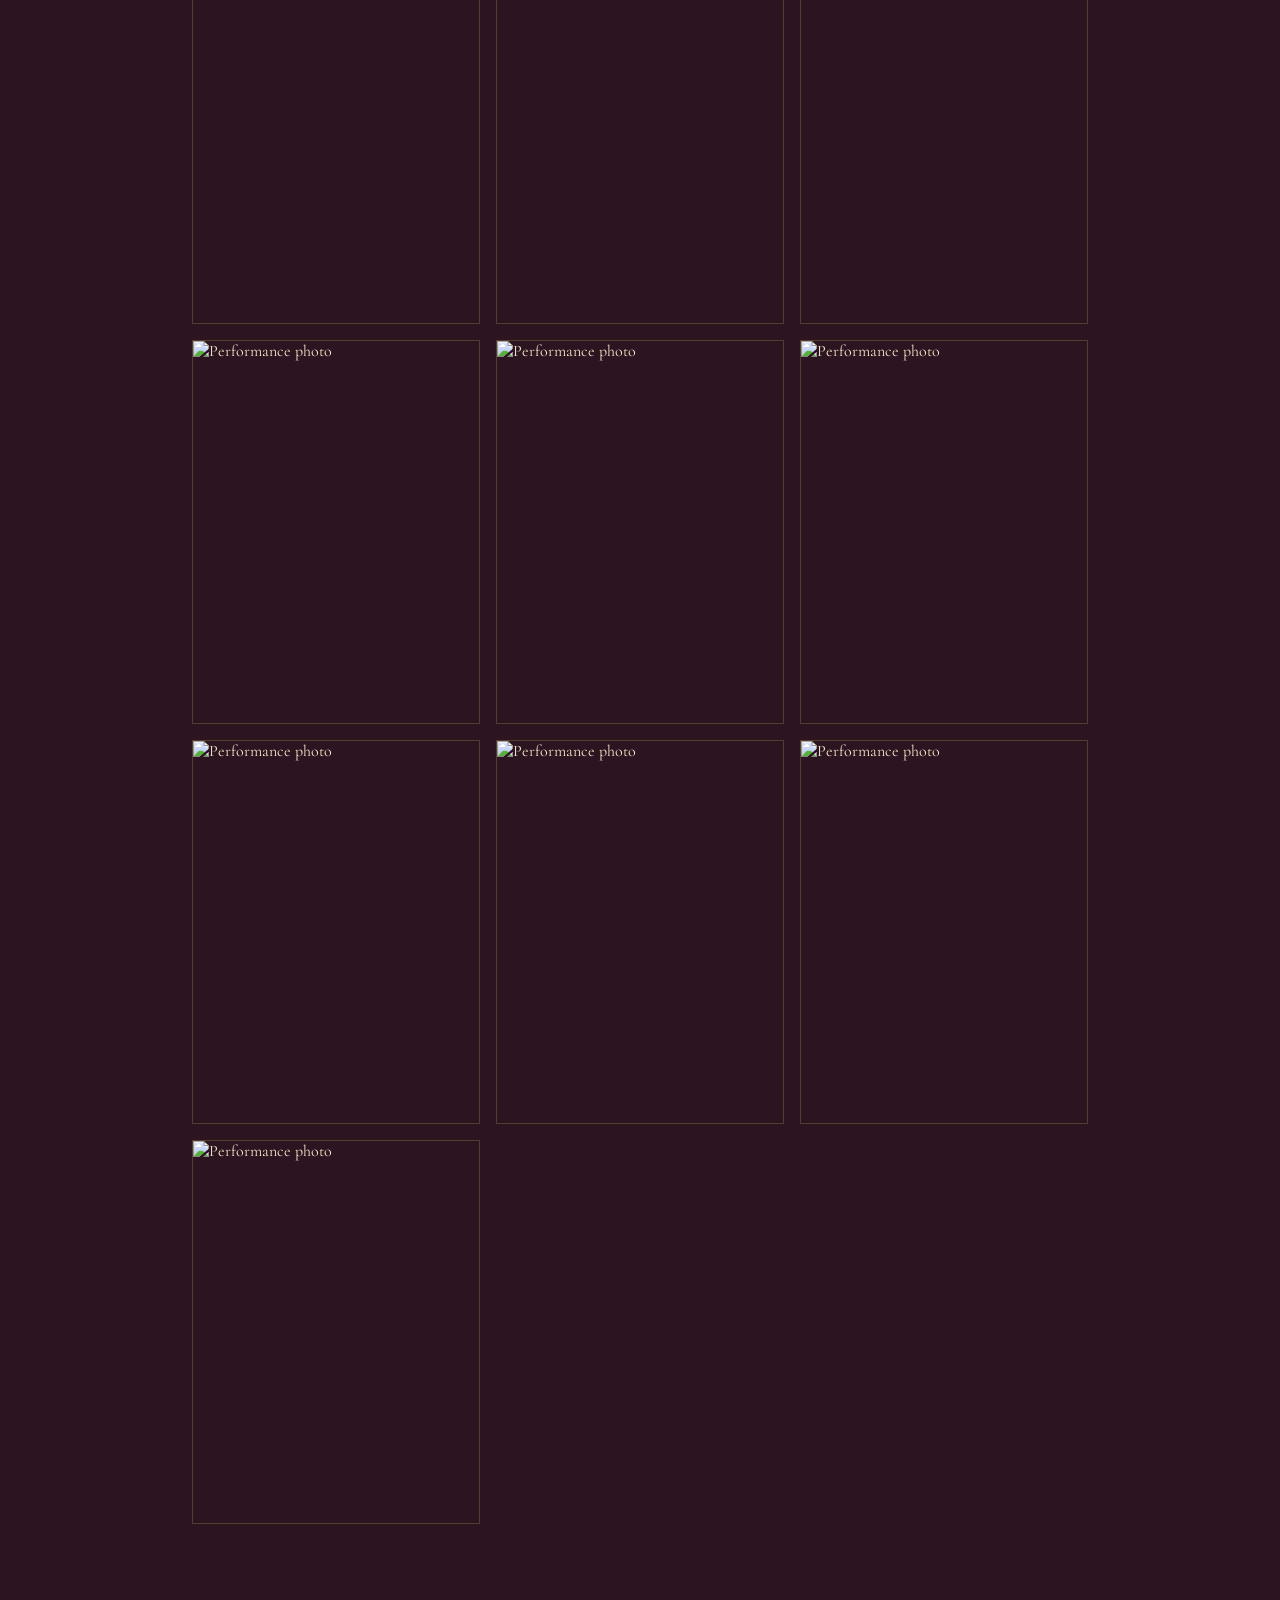
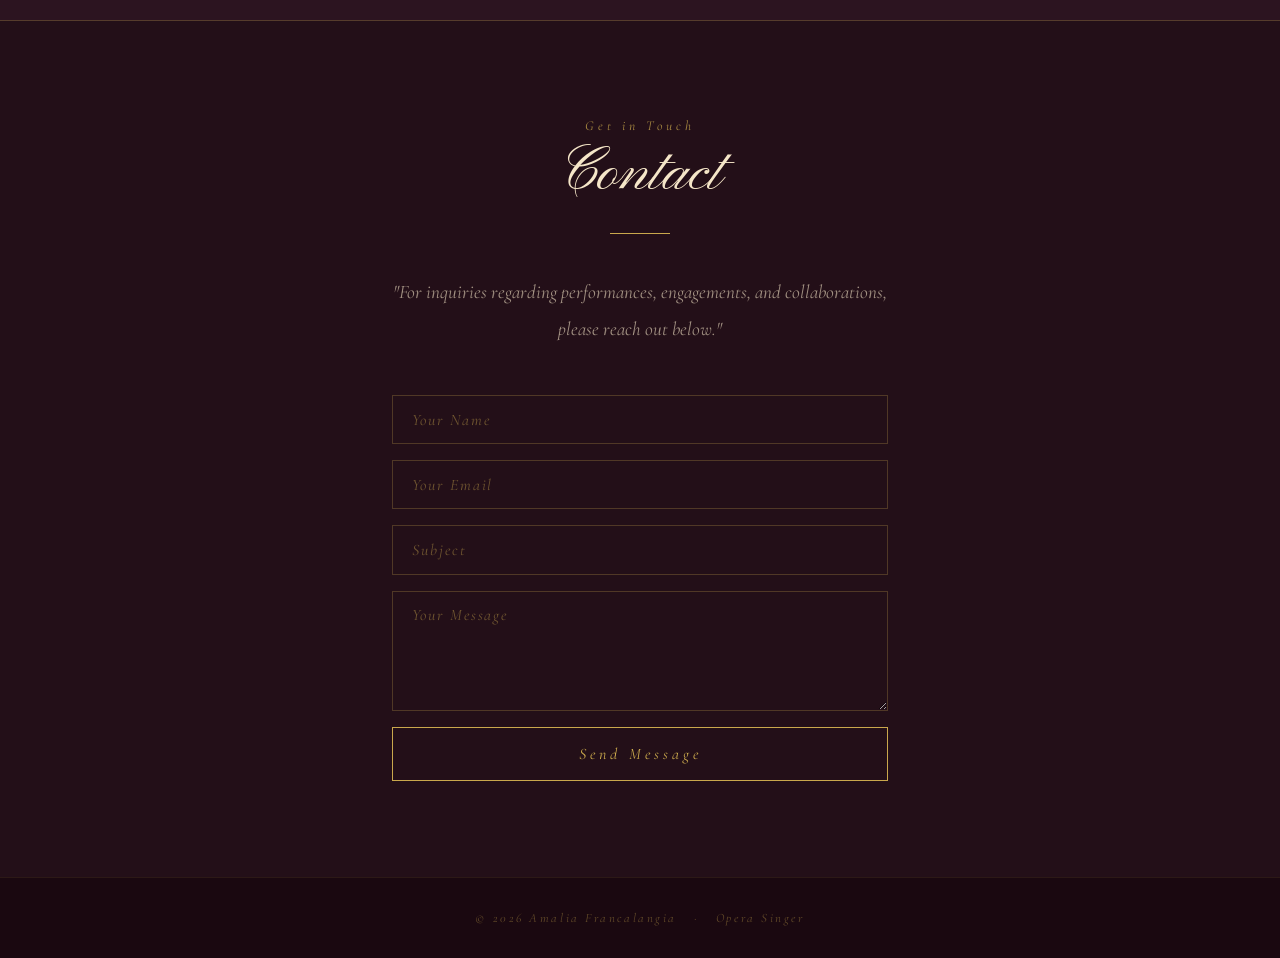
==== commit bfb84f37: "Modify resume styles and add new entries Updated font sizes for resume organization and year entries" ====
--- a/index.html
+++ b/index.html
@@ -68,8 +68,8 @@
   .resume-entry { margin-bottom: 1.5rem; padding-bottom: 1.5rem; border-bottom: 1px solid rgba(201,168,76,0.1); }
   .resume-entry:last-child { border-bottom: none; }
   .resume-role { font-family: 'Pinyon Script', cursive; font-size: 1.6rem; color: var(--gold-pale); margin-bottom: 0.1rem; line-height: 1.2; }
-  .resume-org { font-family: 'Cormorant Garamond', serif; font-style: italic; font-size: 0.85rem; color: var(--gold); letter-spacing: 0.08em; margin-bottom: 0.15rem; }
-  .resume-year { font-family: 'Cormorant Garamond', serif; font-size: 0.8rem; color: var(--gold-pale); opacity: 0.4; letter-spacing: 0.1em; }
+  .resume-org { font-family: 'Cormorant Garamond', serif; font-style: italic; font-size: 1rem; color: var(--gold); letter-spacing: 0.08em; margin-bottom: 0.15rem; }
+  .resume-year { font-family: 'Cormorant Garamond', serif; font-size: 0.95rem; color: var(--gold-pale); opacity: 0.4; letter-spacing: 0.1em; }
   #media { background: var(--dark-mid); border-bottom: 1px solid var(--border-gold); }
   .media-grid { display: grid; grid-template-columns: repeat(2, 1fr); gap: 2rem; margin-top: 3rem; }
   .media-item { display: flex; flex-direction: column; gap: 0.75rem; }
@@ -161,6 +161,8 @@
         <div class="resume-entry"><p class="resume-role">Pamina</p><p class="resume-org">The Magic Flute — Pasadena City College</p><p class="resume-year">2011</p></div>
 
         <p class="resume-col-title" style="margin-top:2rem;">Solo Work</p>
+        <div class="resume-entry"><p class="resume-role">Soprano Soloist</p><p class="resume-org">High Holiday Services — Sinai Temple</p><p class="resume-year">2026</p></div>
+        <div class="resume-entry"><p class="resume-role">Soprano Soloist</p><p class="resume-org">High Holiday Services — Valley Beth Shalom</p><p class="resume-year">2024–2025</p></div>
         <div class="resume-entry"><p class="resume-role">Soprano Soloist</p><p class="resume-org">High Holiday Services — Sinai Temple</p><p class="resume-year">2022</p></div>
 
         <p class="resume-col-title" style="margin-top:2rem;">Professional Coaching</p>
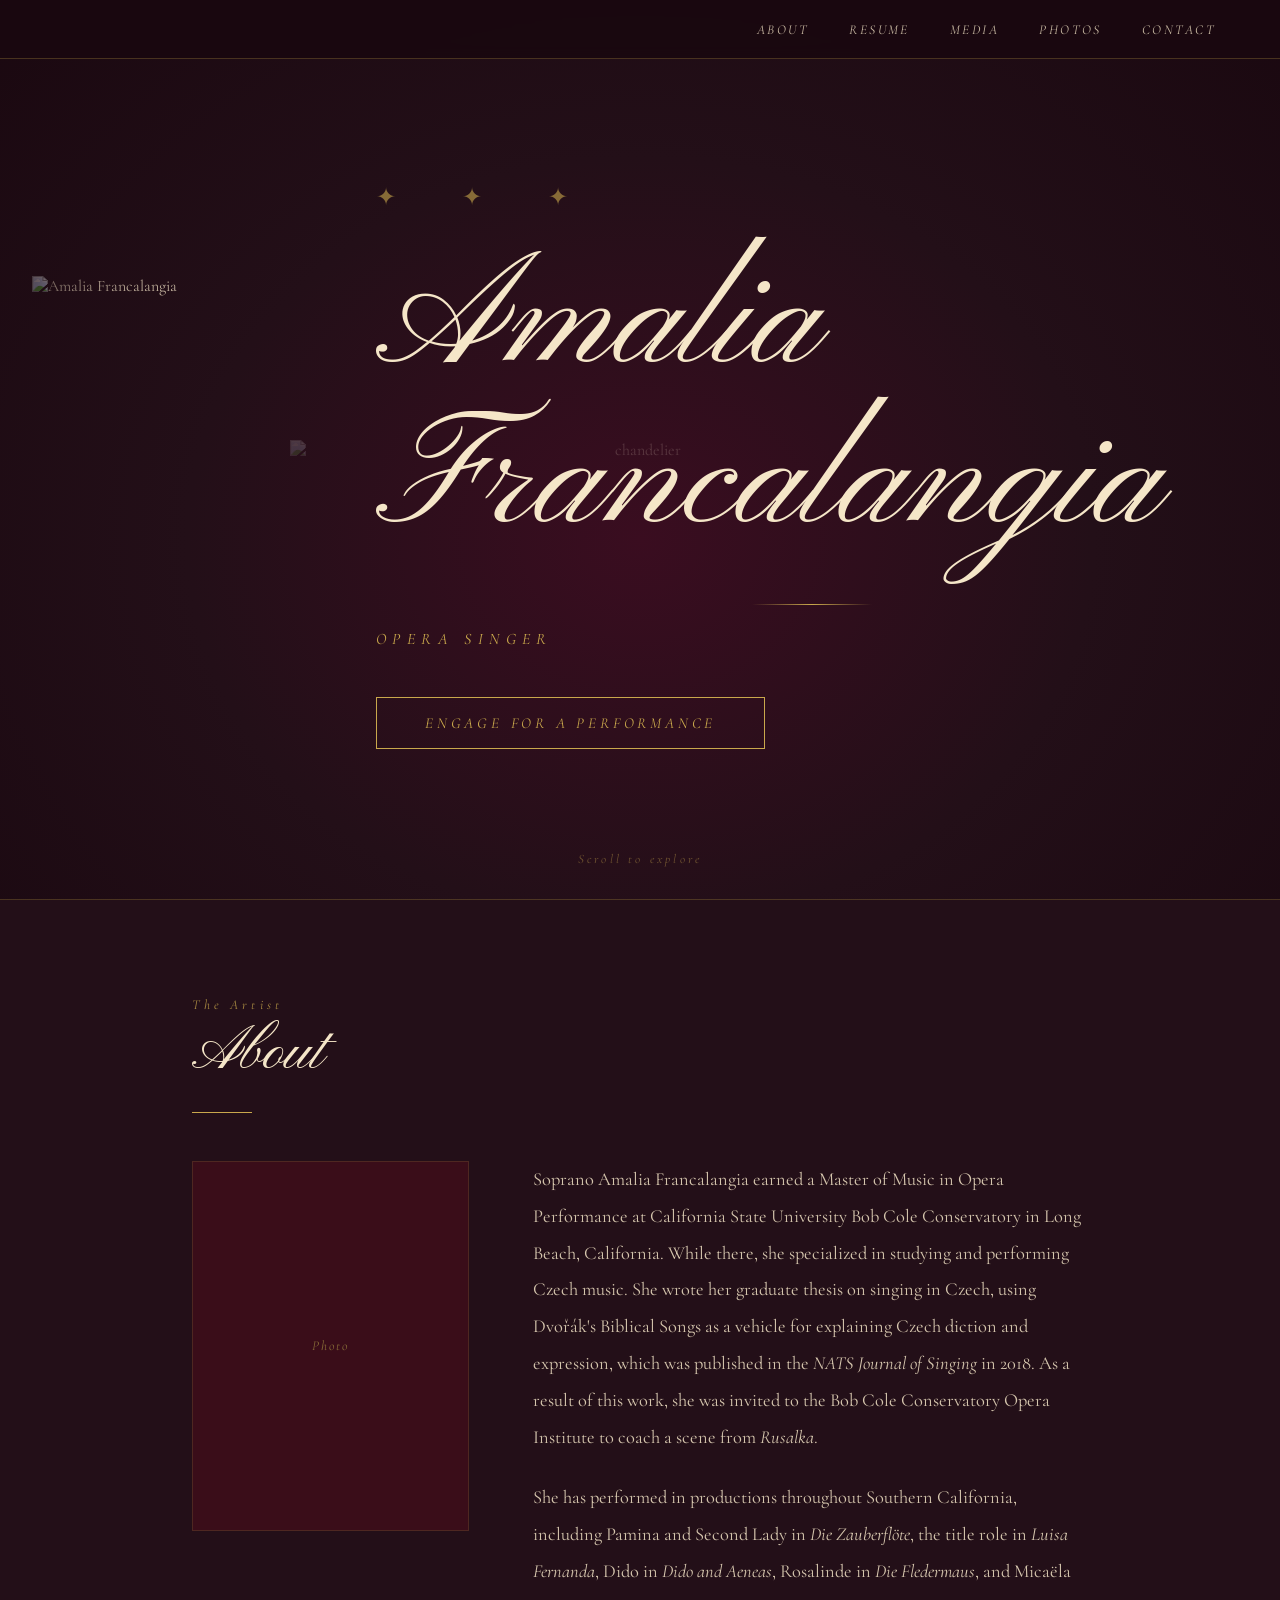
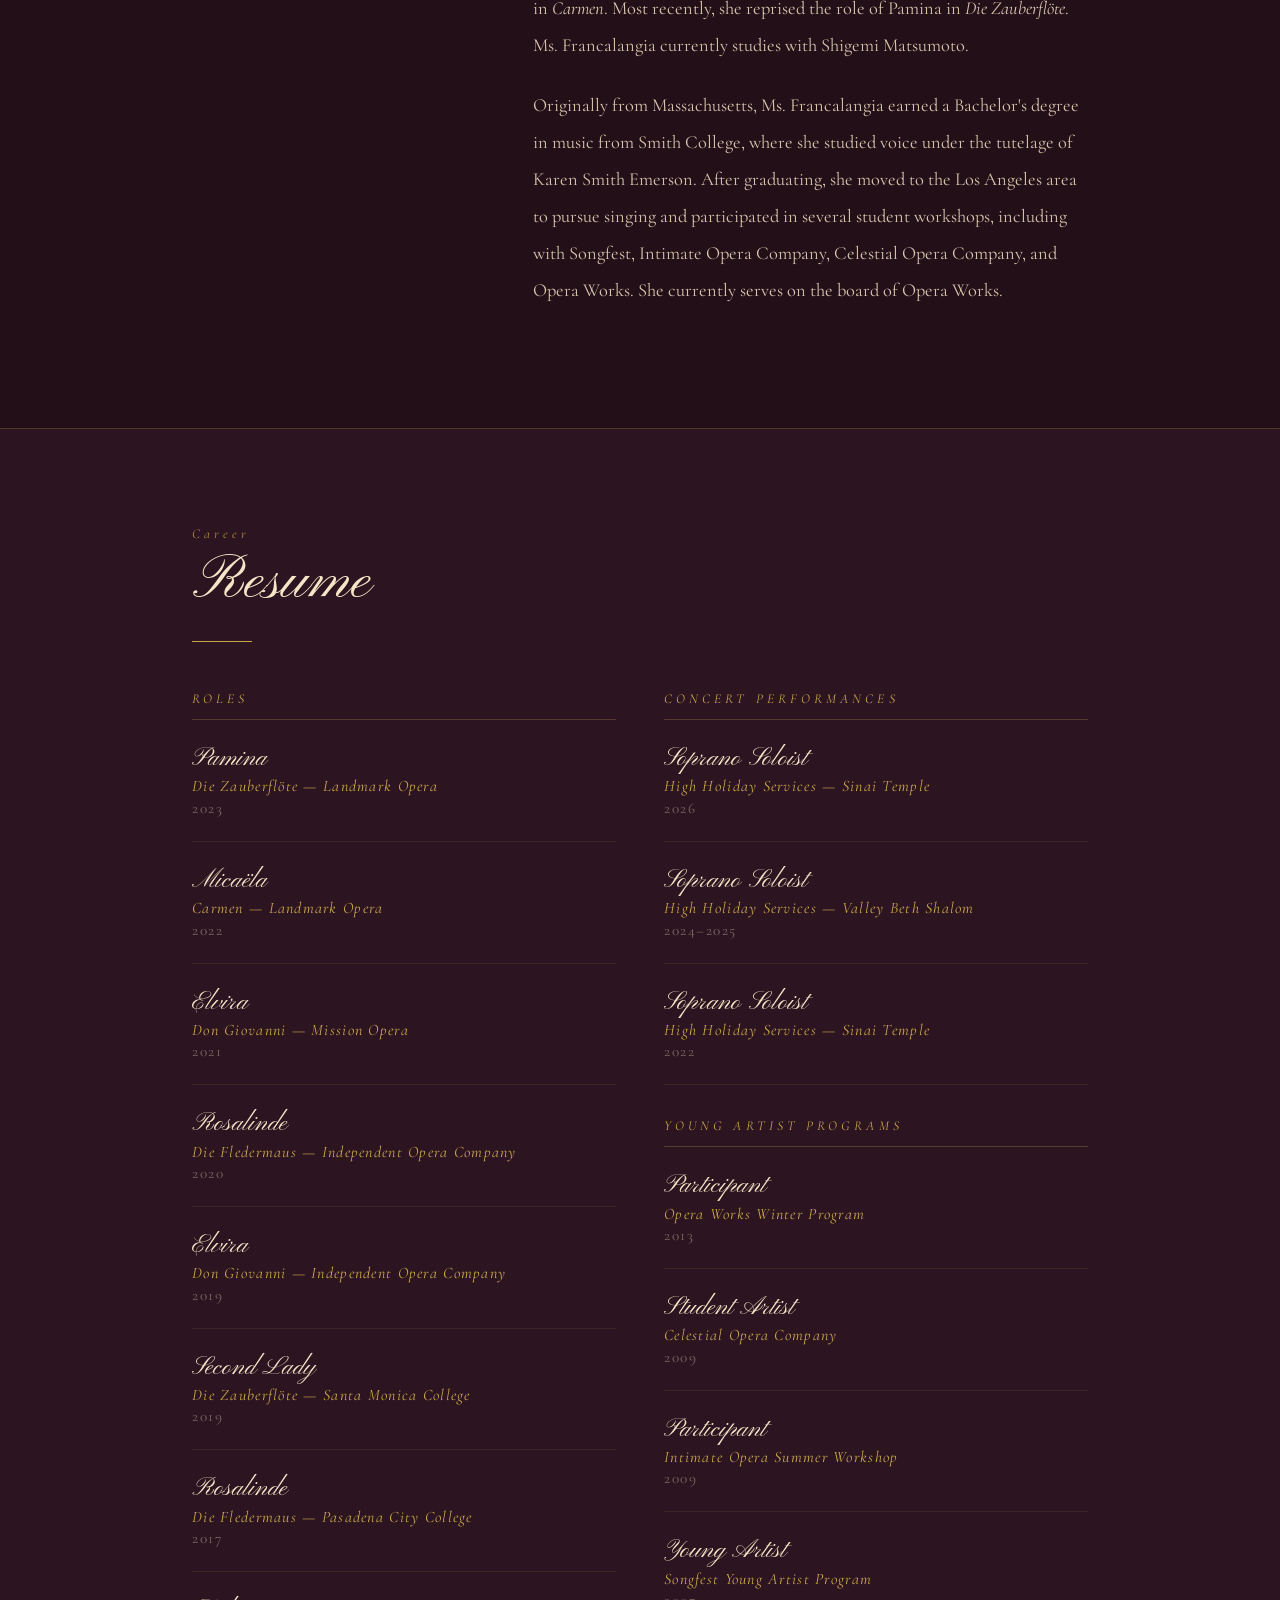
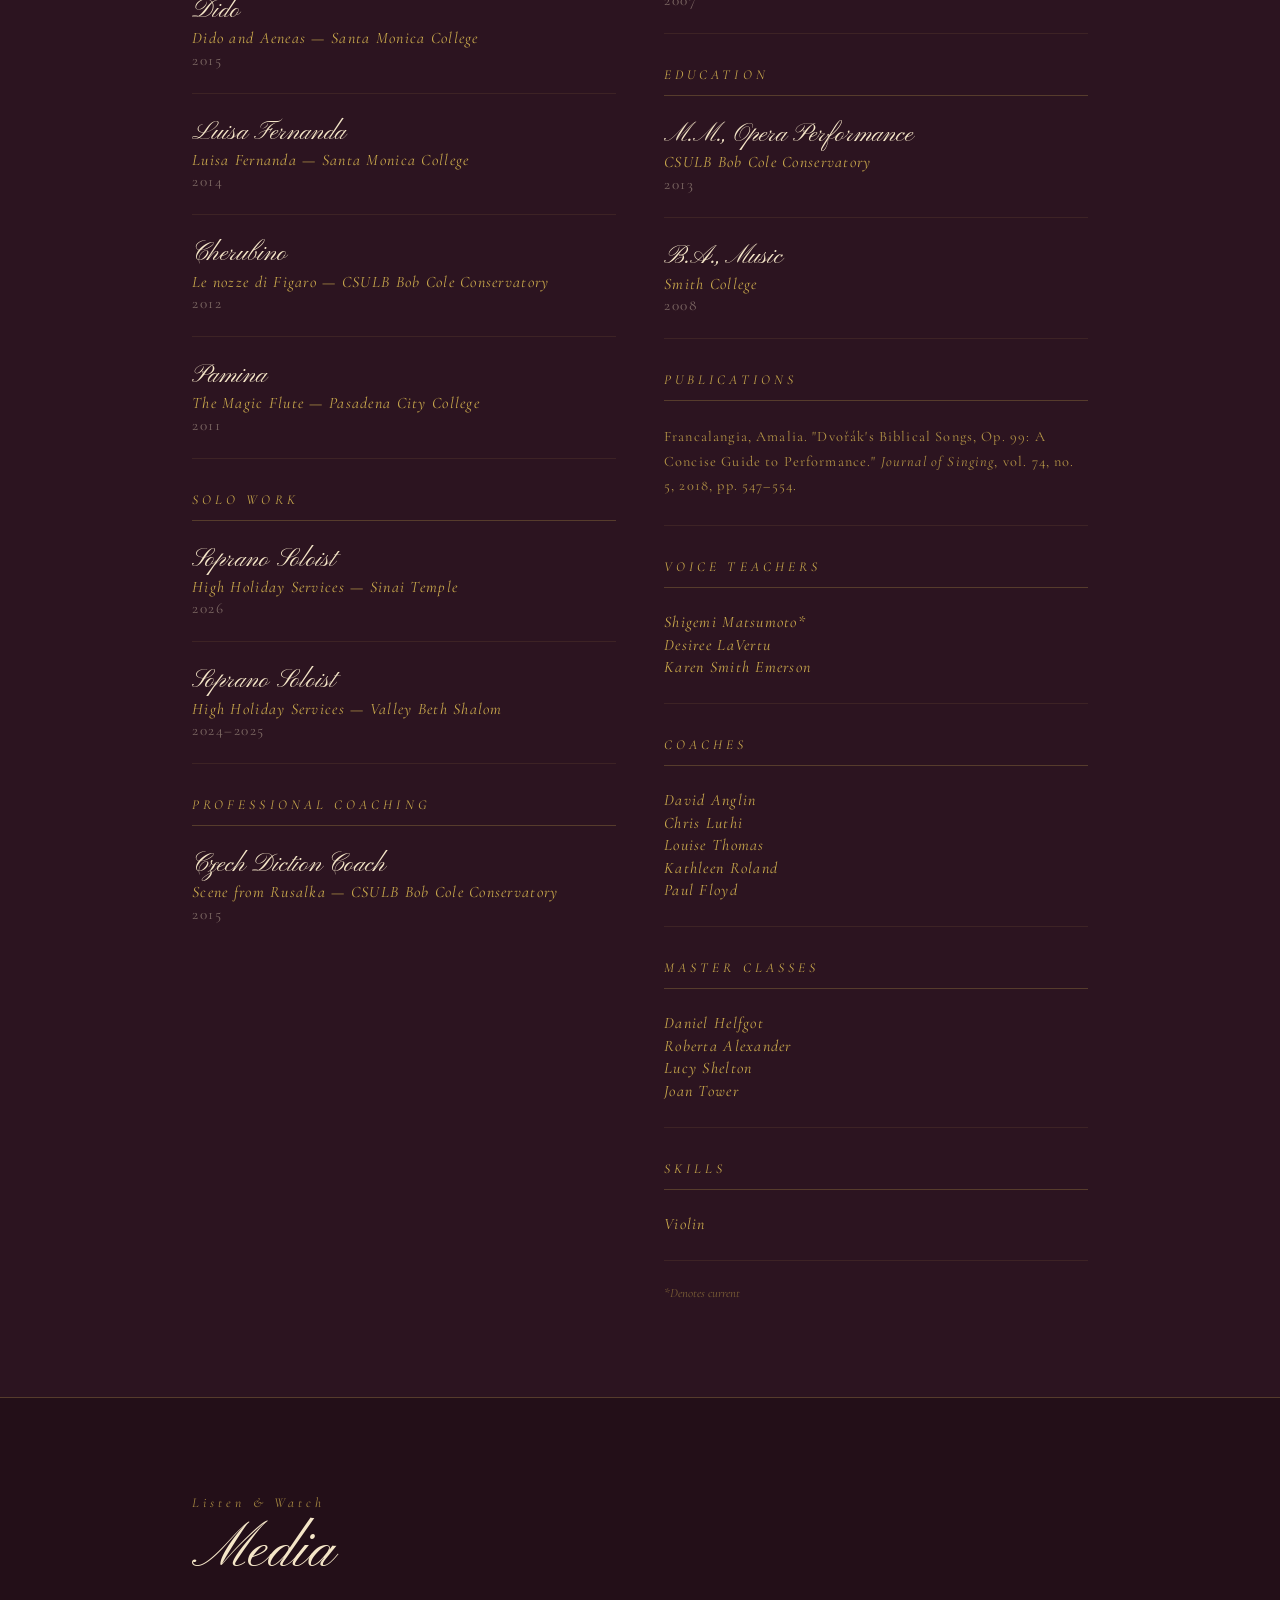
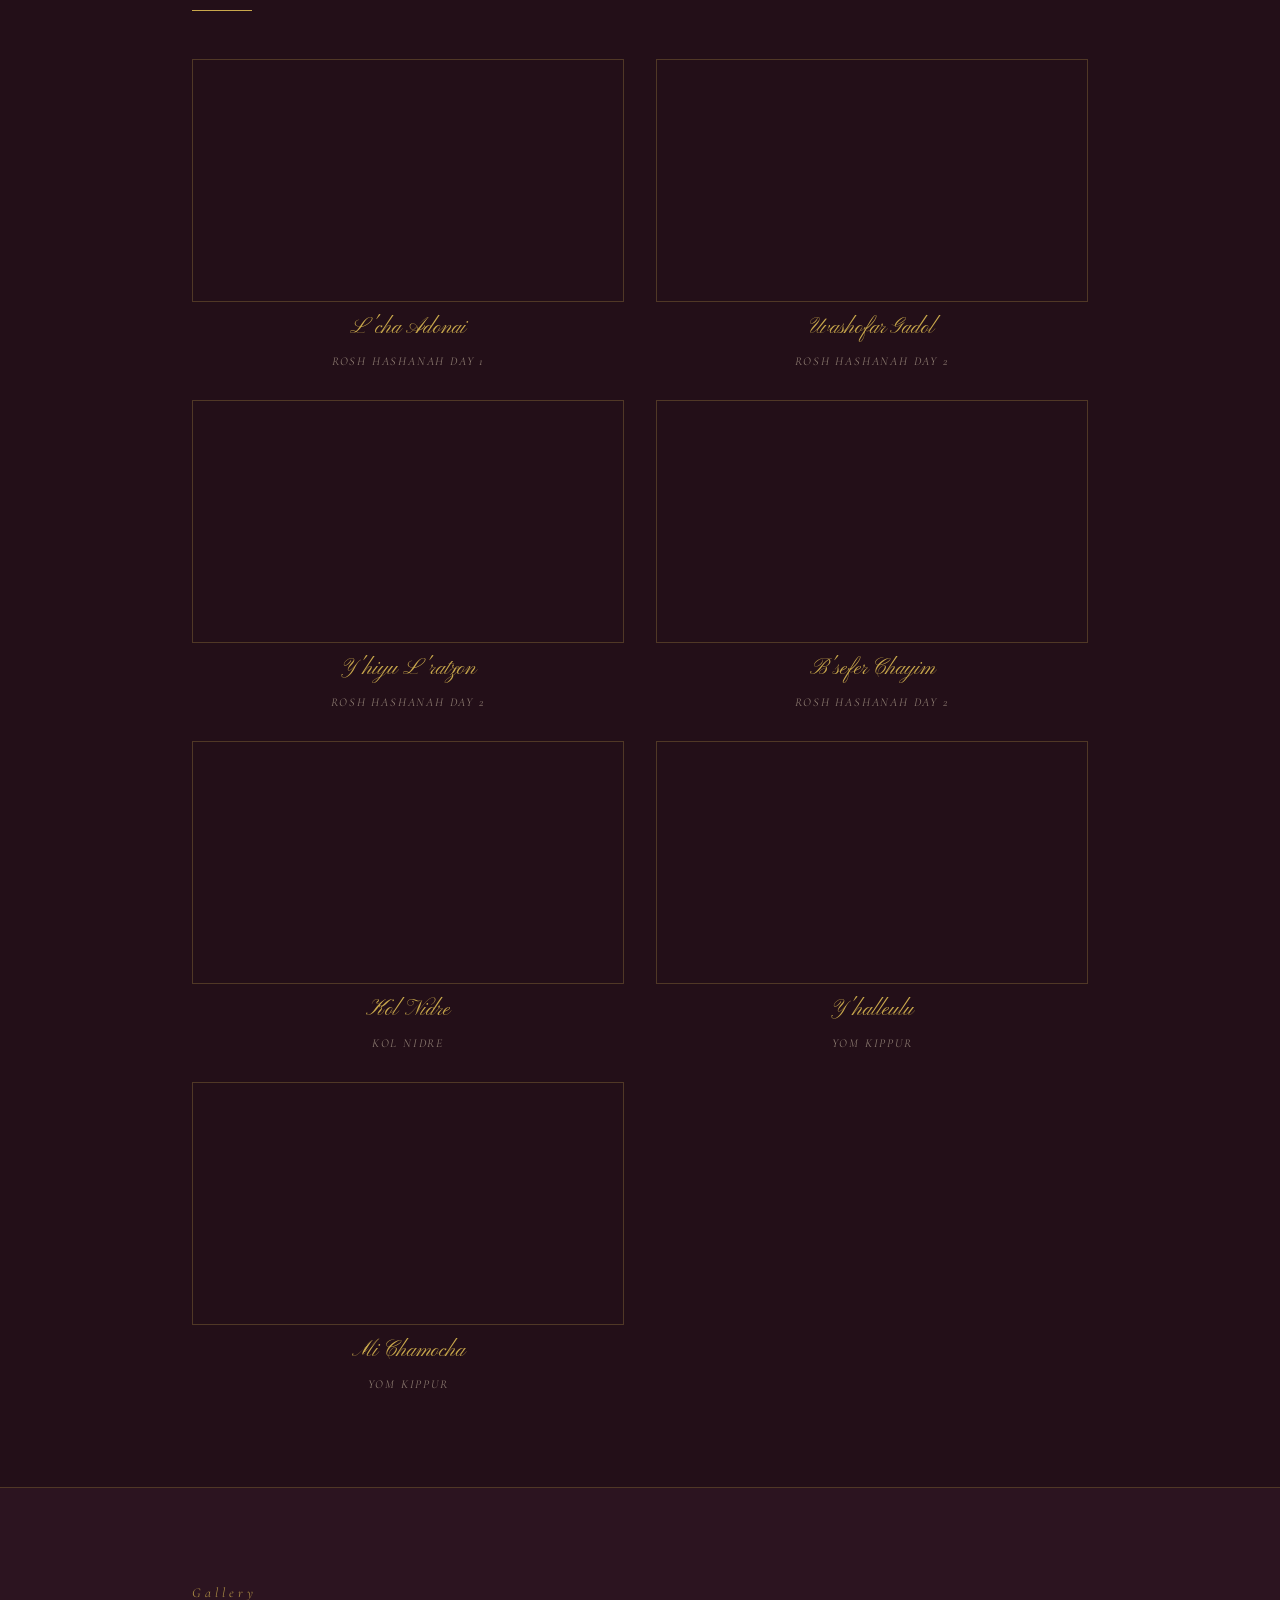
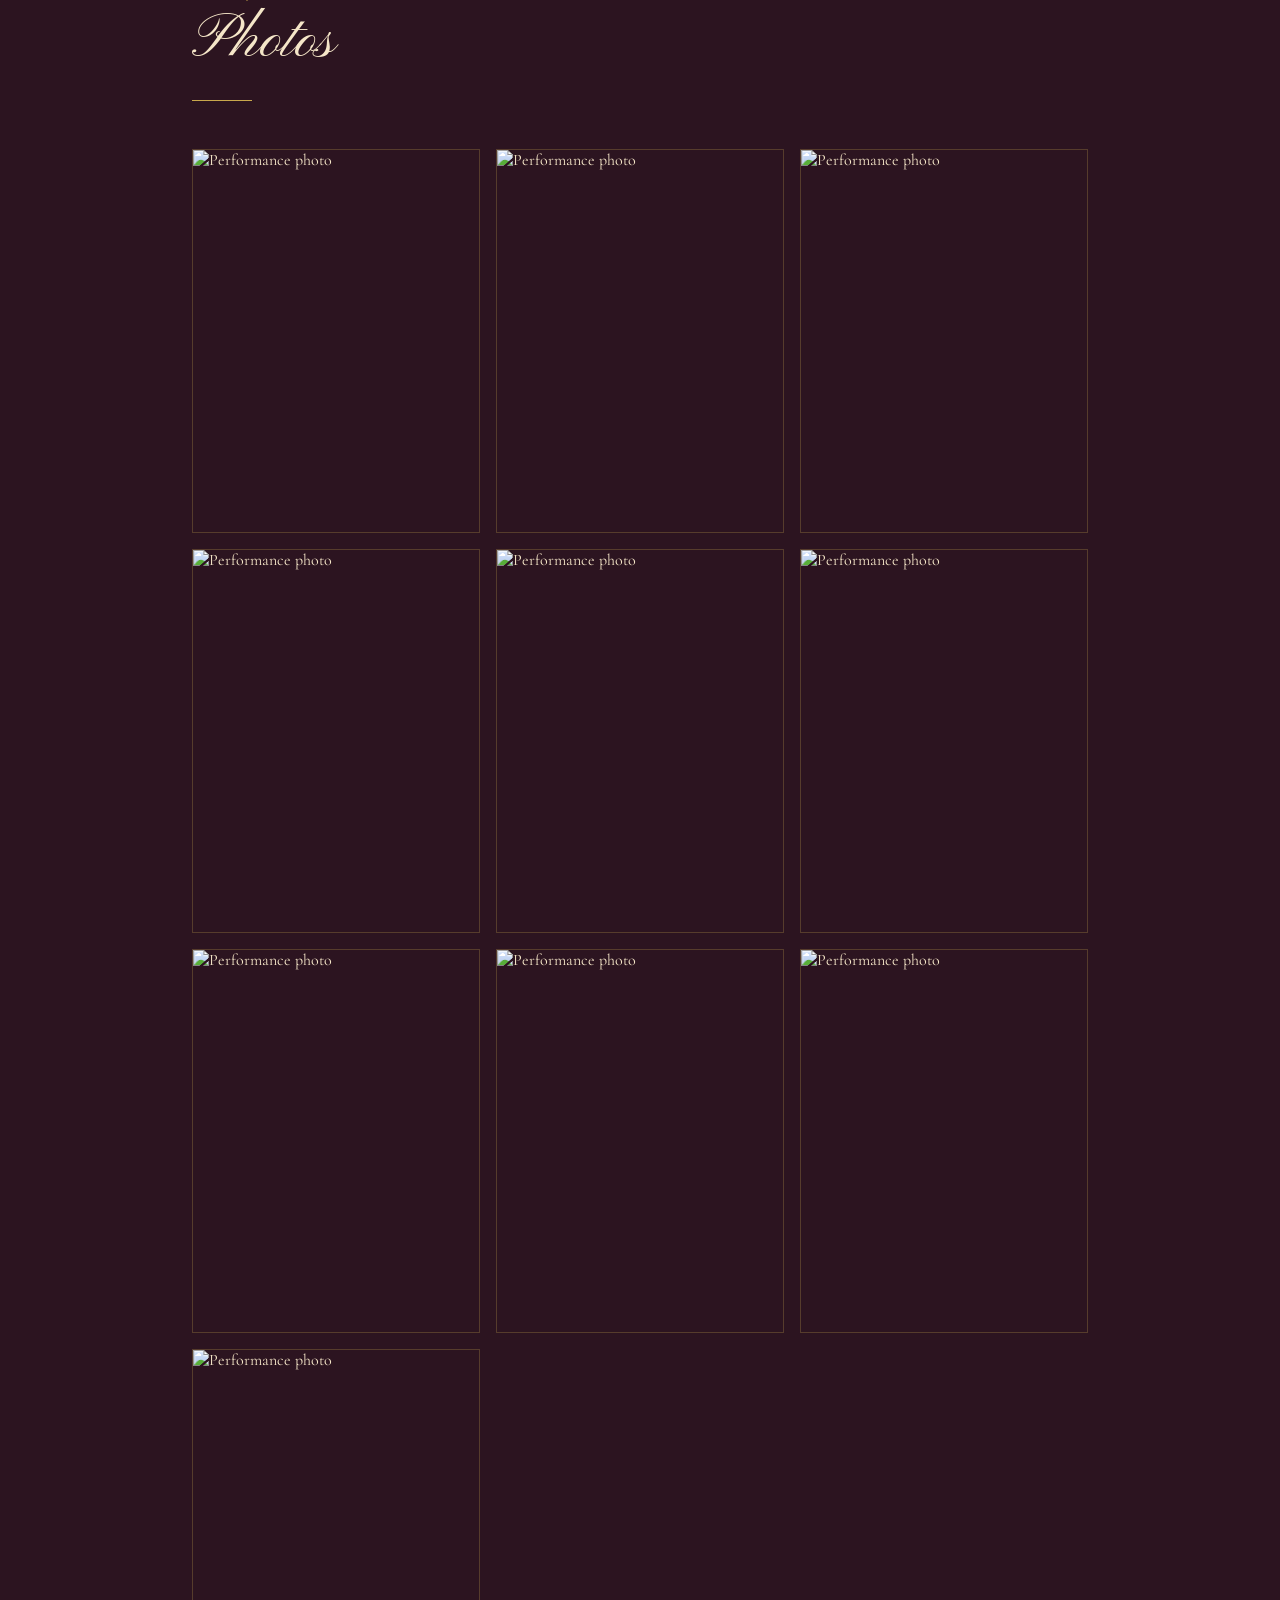
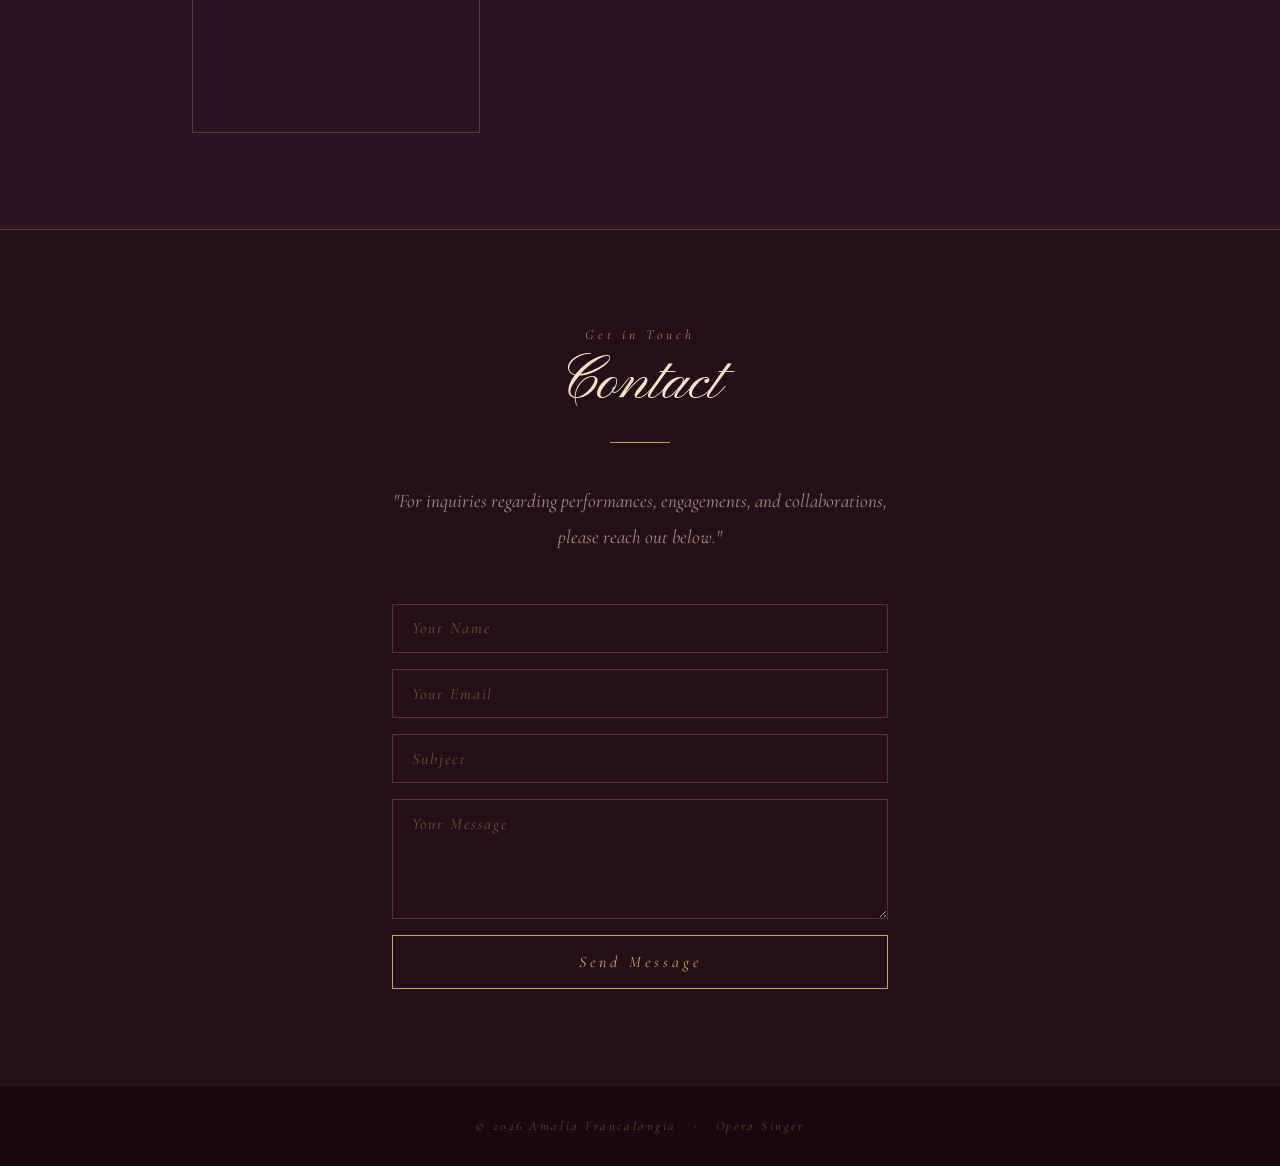
==== commit 5ba30bf5: "Update resume entries and section titles in HTML" ====
--- a/index.html
+++ b/index.html
@@ -163,14 +163,18 @@
         <p class="resume-col-title" style="margin-top:2rem;">Solo Work</p>
         <div class="resume-entry"><p class="resume-role">Soprano Soloist</p><p class="resume-org">High Holiday Services — Sinai Temple</p><p class="resume-year">2026</p></div>
         <div class="resume-entry"><p class="resume-role">Soprano Soloist</p><p class="resume-org">High Holiday Services — Valley Beth Shalom</p><p class="resume-year">2024–2025</p></div>
-        <div class="resume-entry"><p class="resume-role">Soprano Soloist</p><p class="resume-org">High Holiday Services — Sinai Temple</p><p class="resume-year">2022</p></div>
 
         <p class="resume-col-title" style="margin-top:2rem;">Professional Coaching</p>
         <div class="resume-entry"><p class="resume-role">Czech Diction Coach</p><p class="resume-org">Scene from Rusalka — CSULB Bob Cole Conservatory</p><p class="resume-year">2015</p></div>
       </div>
 
       <div>
-        <p class="resume-col-title">Young Artist Programs</p>
+        <p class="resume-col-title">Concert Performances</p>
+        <div class="resume-entry"><p class="resume-role">Soprano Soloist</p><p class="resume-org">High Holiday Services — Sinai Temple</p><p class="resume-year">2026</p></div>
+        <div class="resume-entry"><p class="resume-role">Soprano Soloist</p><p class="resume-org">High Holiday Services — Valley Beth Shalom</p><p class="resume-year">2024–2025</p></div>
+        <div class="resume-entry"><p class="resume-role">Soprano Soloist</p><p class="resume-org">High Holiday Services — Sinai Temple</p><p class="resume-year">2022</p></div>
+
+        <p class="resume-col-title" style="margin-top:2rem;">Young Artist Programs</p>
         <div class="resume-entry"><p class="resume-role">Participant</p><p class="resume-org">Opera Works Winter Program</p><p class="resume-year">2013</p></div>
         <div class="resume-entry"><p class="resume-role">Student Artist</p><p class="resume-org">Celestial Opera Company</p><p class="resume-year">2009</p></div>
         <div class="resume-entry"><p class="resume-role">Participant</p><p class="resume-org">Intimate Opera Summer Workshop</p><p class="resume-year">2009</p></div>
@@ -190,10 +194,10 @@
         <div class="resume-entry"><p class="resume-org">David Anglin</p><p class="resume-org">Chris Luthi</p><p class="resume-org">Louise Thomas</p><p class="resume-org">Kathleen Roland</p><p class="resume-org">Paul Floyd</p></div>
 
         <p class="resume-col-title" style="margin-top:2rem;">Master Classes</p>
-        <div class="resume-entry"><p class="resume-org">Roberta Alexander</p><p class="resume-org">Lucy Shelton</p><p class="resume-org">Joan Tower</p></div>
+        <div class="resume-entry"><p class="resume-org">Daniel Helfgot</p><p class="resume-org">Roberta Alexander</p><p class="resume-org">Lucy Shelton</p><p class="resume-org">Joan Tower</p></div>
 
         <p class="resume-col-title" style="margin-top:2rem;">Skills</p>
-        <div class="resume-entry"><p class="resume-org">Daniel Helfgot — Violin</p></div>
+        <div class="resume-entry"><p class="resume-org">Violin</p></div>
 
         <p style="font-family:'Cormorant Garamond',serif; font-style:italic; font-size:0.8rem; color:var(--gold); opacity:0.5; margin-top:1rem;">*Denotes current</p>
       </div>
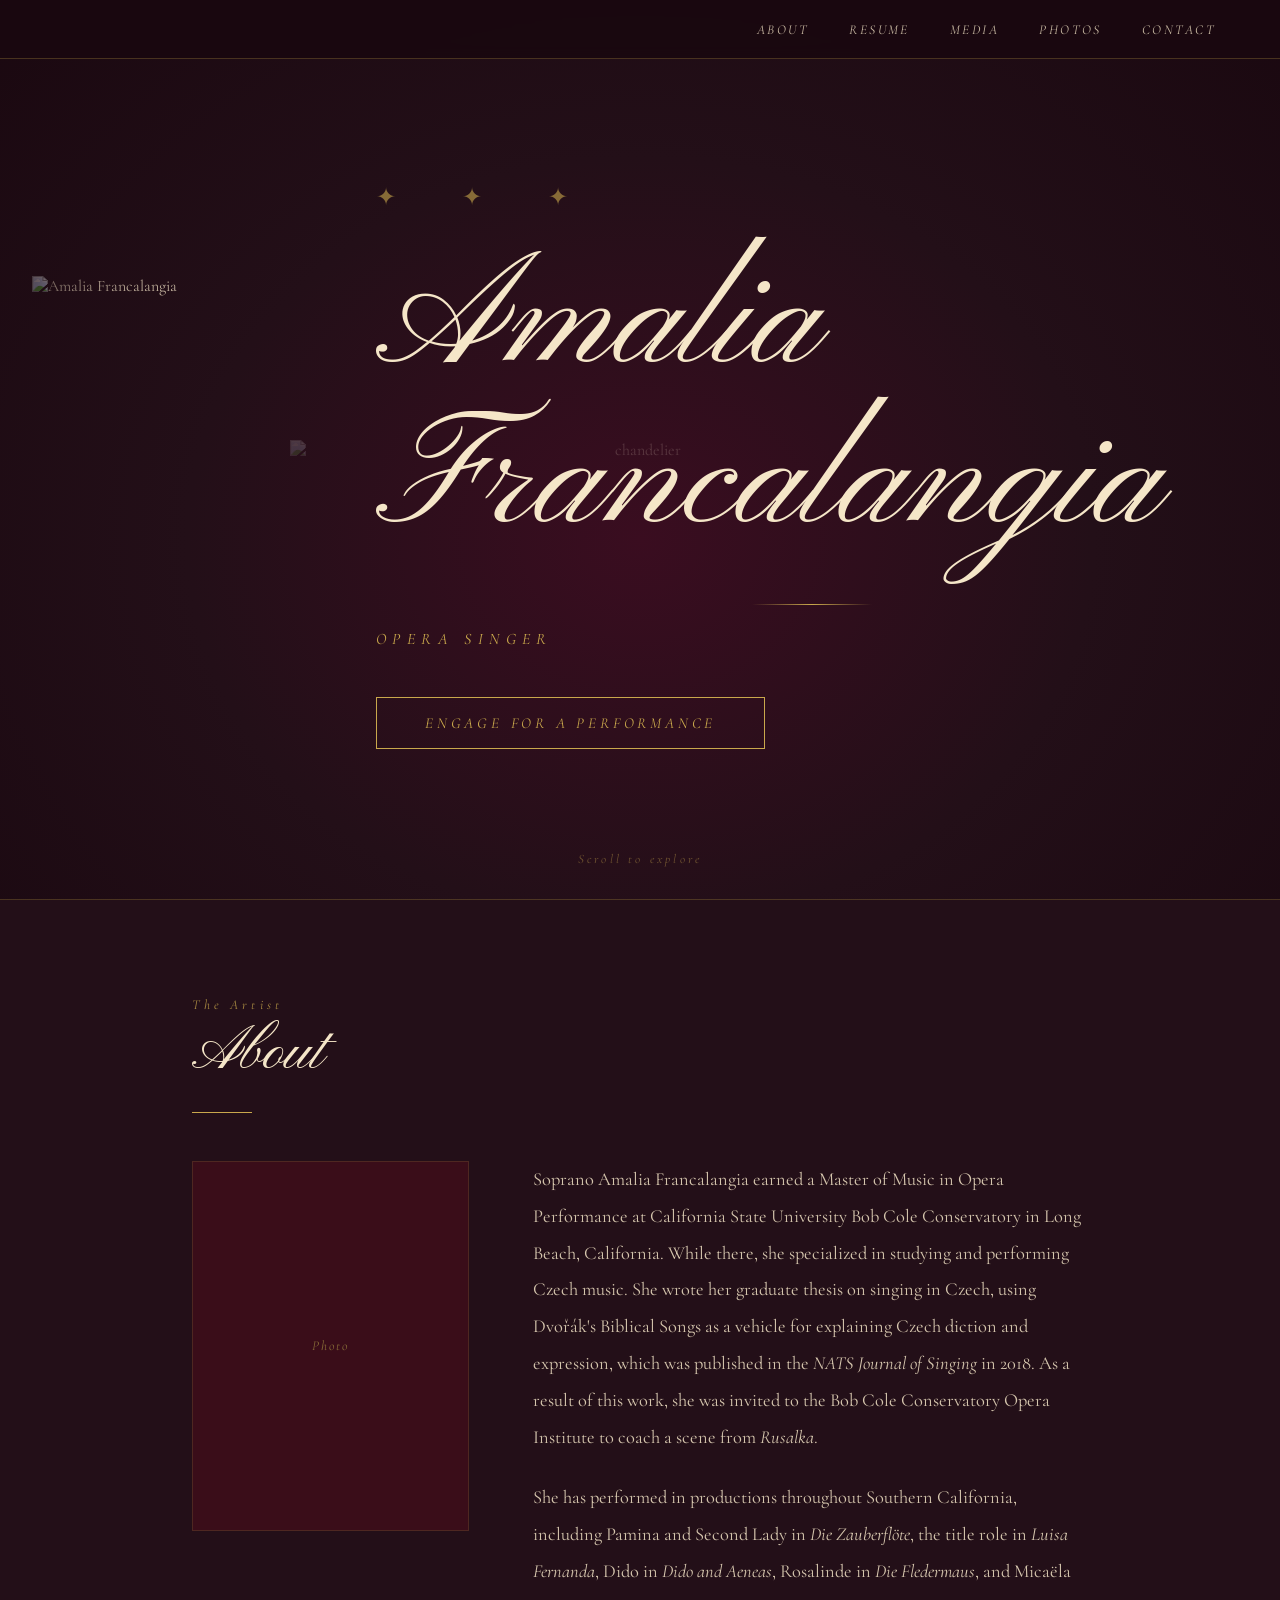
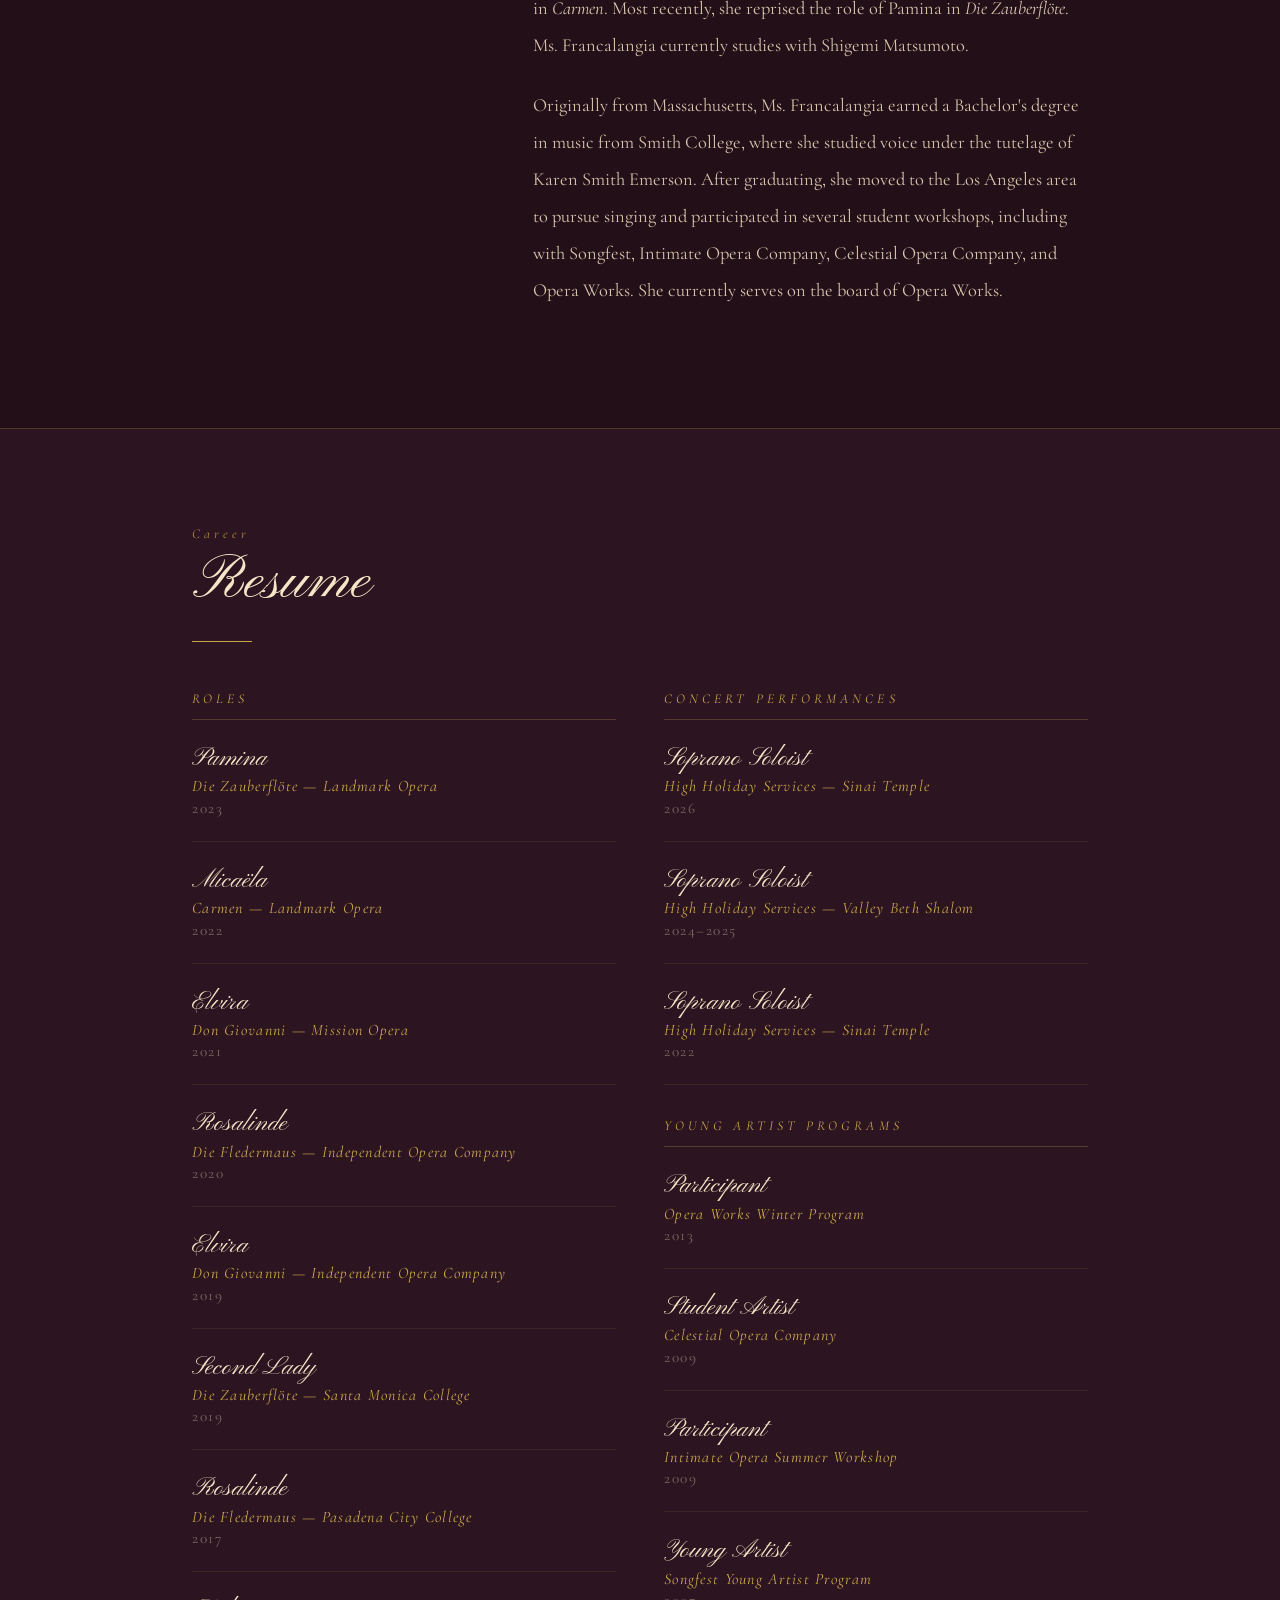
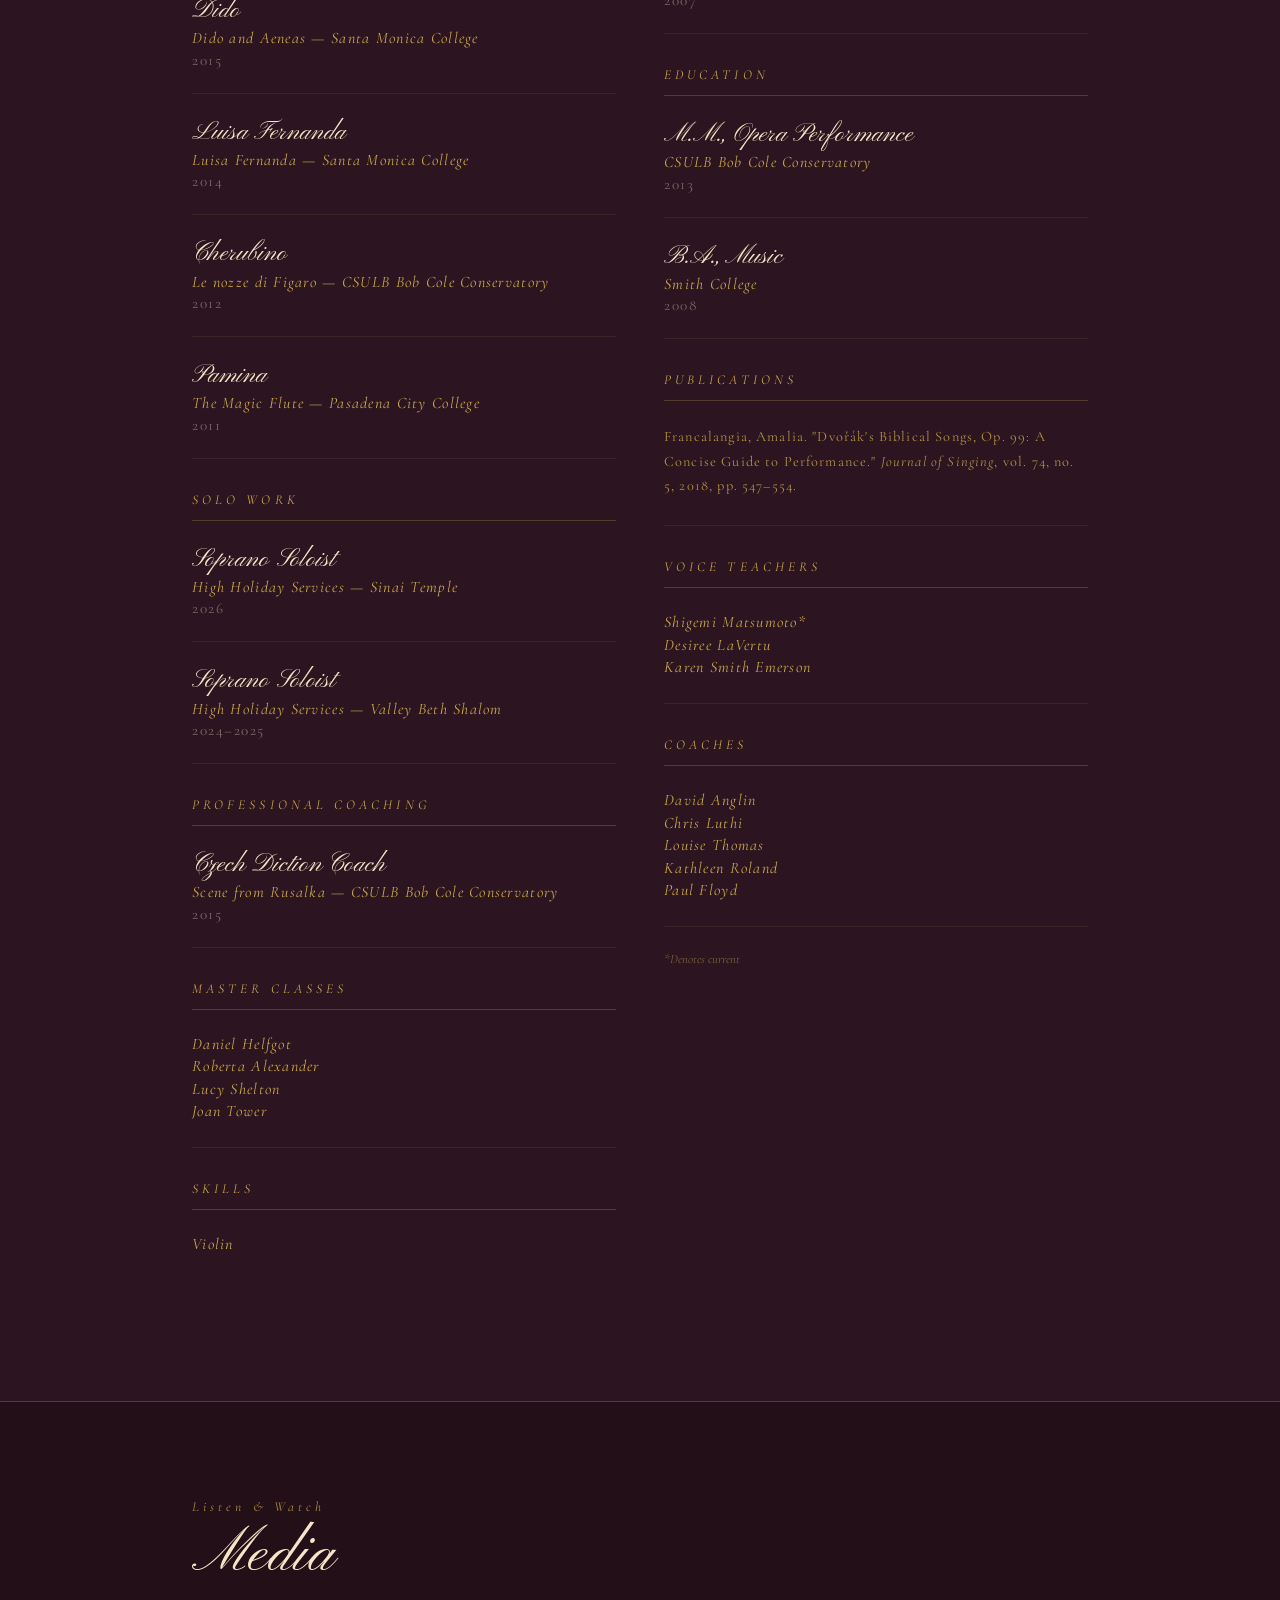
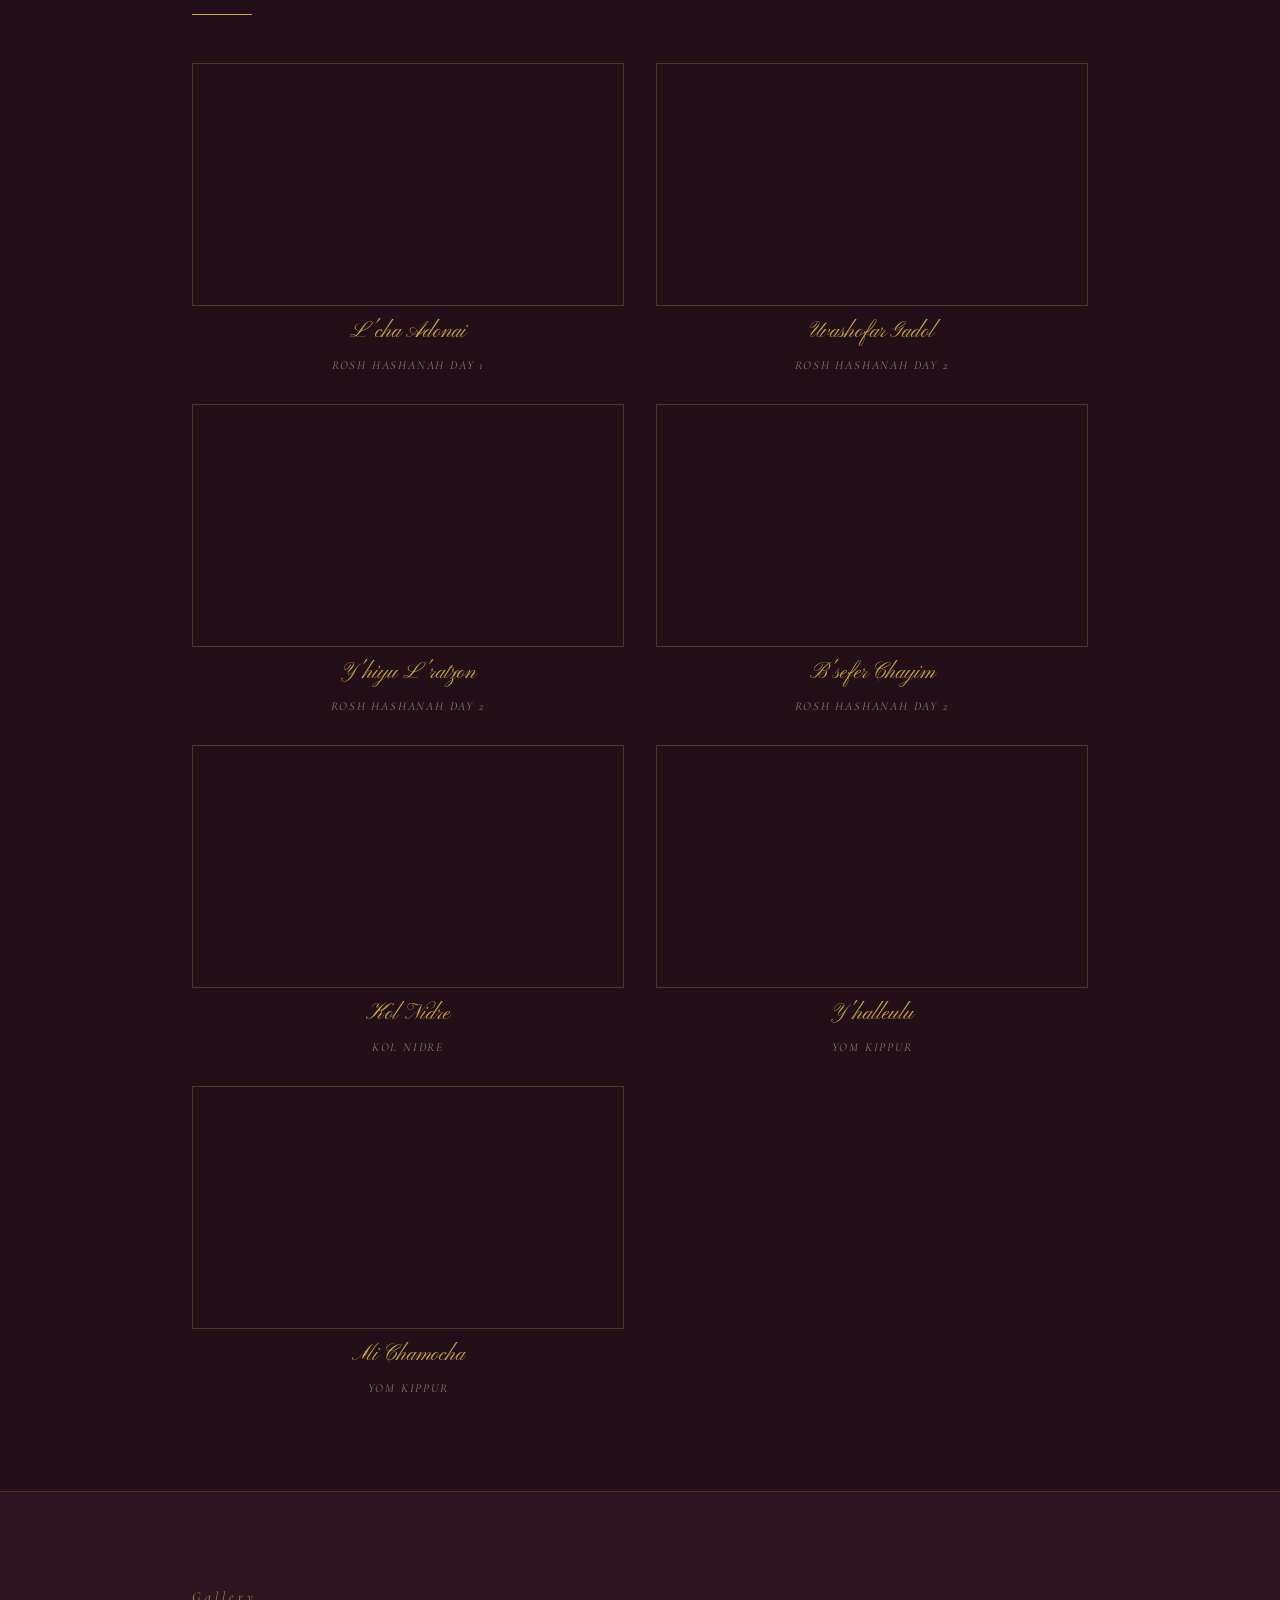
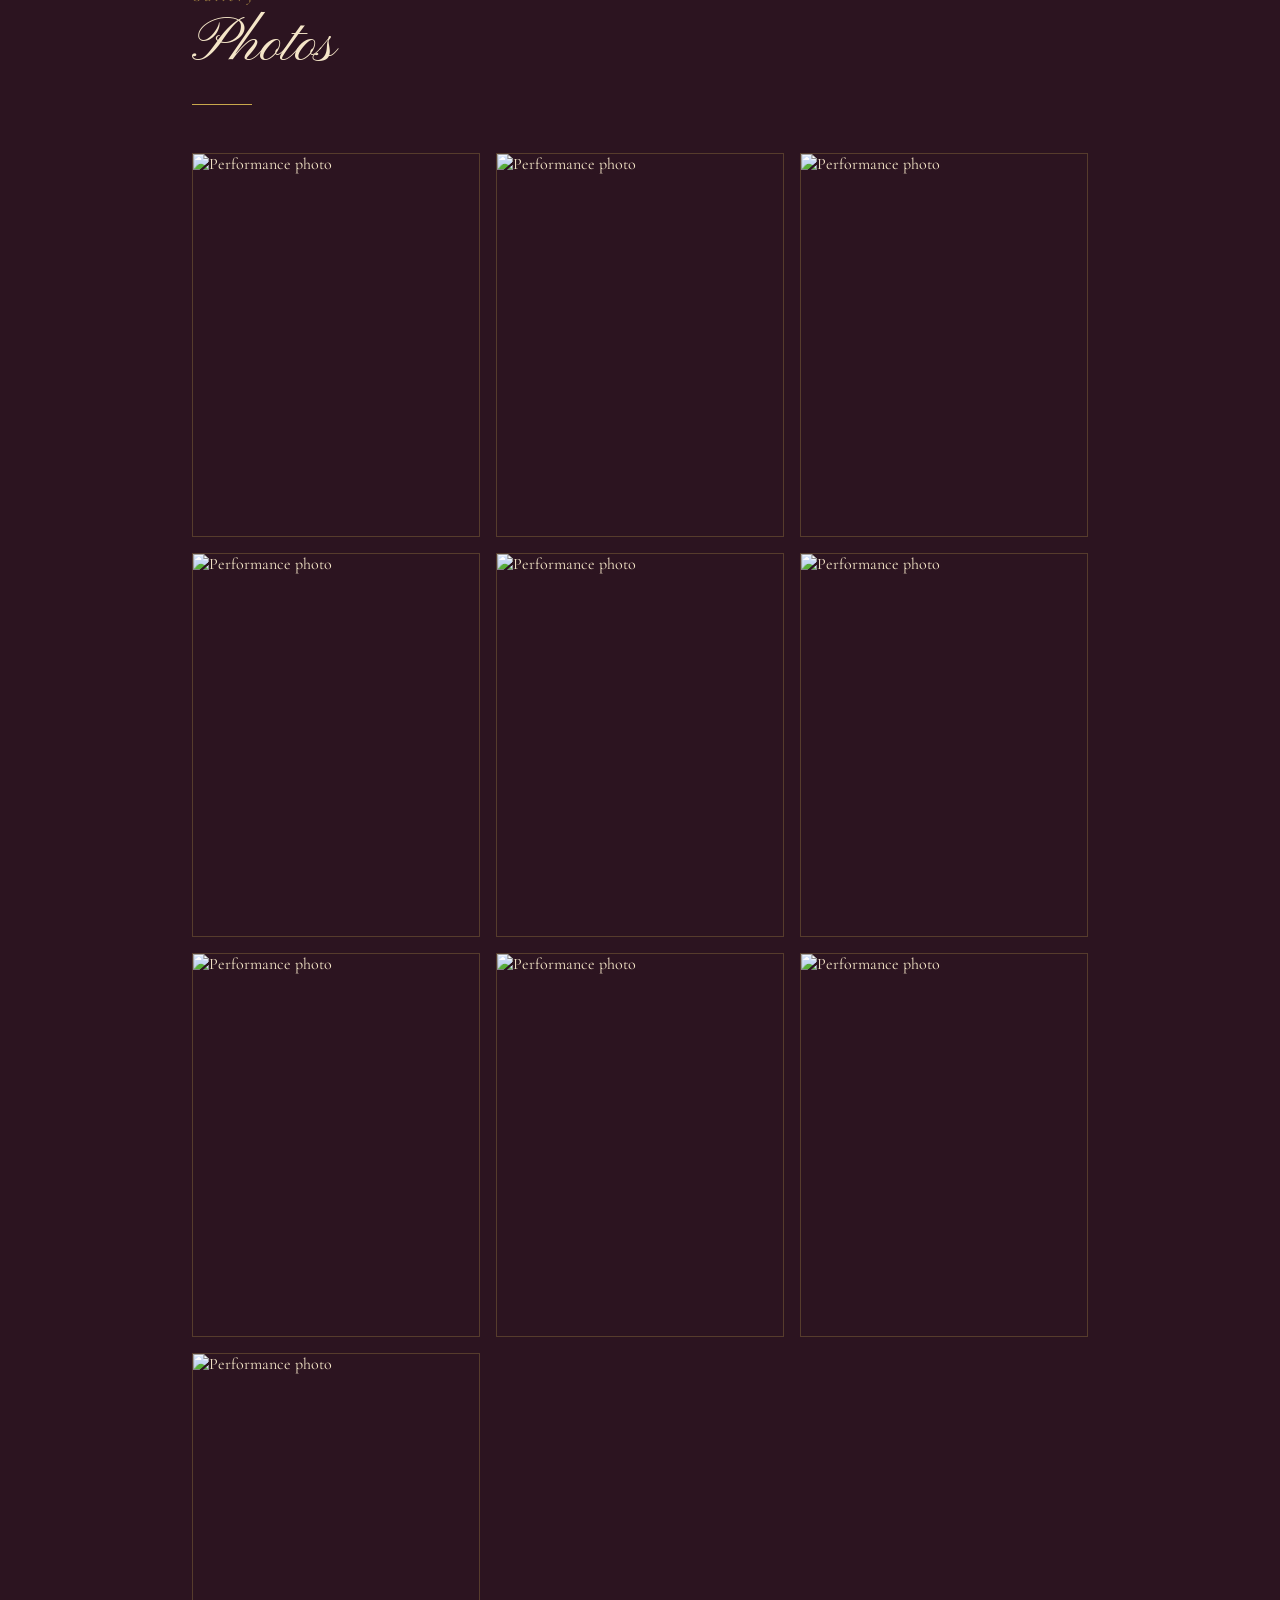
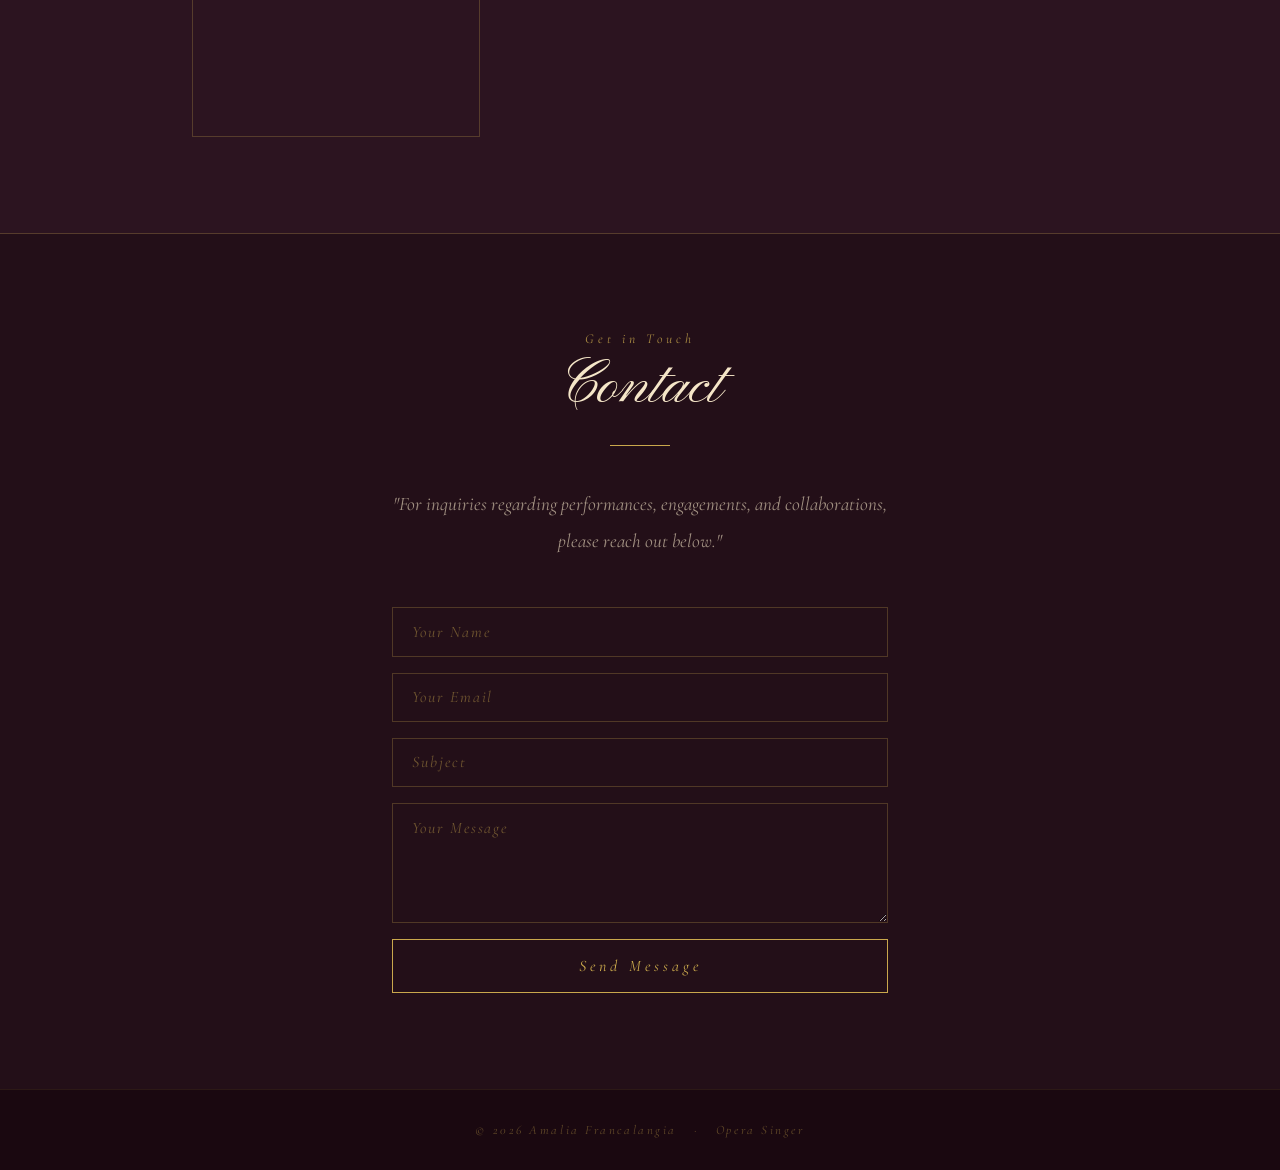
==== commit 44977b4b: "Update resume with Master Classes and Skills Added Master Classes and Skills sections to the resume." ====
--- a/index.html
+++ b/index.html
@@ -166,6 +166,12 @@
 
         <p class="resume-col-title" style="margin-top:2rem;">Professional Coaching</p>
         <div class="resume-entry"><p class="resume-role">Czech Diction Coach</p><p class="resume-org">Scene from Rusalka — CSULB Bob Cole Conservatory</p><p class="resume-year">2015</p></div>
+
+        <p class="resume-col-title" style="margin-top:2rem;">Master Classes</p>
+        <div class="resume-entry"><p class="resume-org">Daniel Helfgot</p><p class="resume-org">Roberta Alexander</p><p class="resume-org">Lucy Shelton</p><p class="resume-org">Joan Tower</p></div>
+
+        <p class="resume-col-title" style="margin-top:2rem;">Skills</p>
+        <div class="resume-entry"><p class="resume-org">Violin</p></div>
       </div>
 
       <div>
@@ -192,12 +198,6 @@
 
         <p class="resume-col-title" style="margin-top:2rem;">Coaches</p>
         <div class="resume-entry"><p class="resume-org">David Anglin</p><p class="resume-org">Chris Luthi</p><p class="resume-org">Louise Thomas</p><p class="resume-org">Kathleen Roland</p><p class="resume-org">Paul Floyd</p></div>
-
-        <p class="resume-col-title" style="margin-top:2rem;">Master Classes</p>
-        <div class="resume-entry"><p class="resume-org">Daniel Helfgot</p><p class="resume-org">Roberta Alexander</p><p class="resume-org">Lucy Shelton</p><p class="resume-org">Joan Tower</p></div>
-
-        <p class="resume-col-title" style="margin-top:2rem;">Skills</p>
-        <div class="resume-entry"><p class="resume-org">Violin</p></div>
 
         <p style="font-family:'Cormorant Garamond',serif; font-style:italic; font-size:0.8rem; color:var(--gold); opacity:0.5; margin-top:1rem;">*Denotes current</p>
       </div>
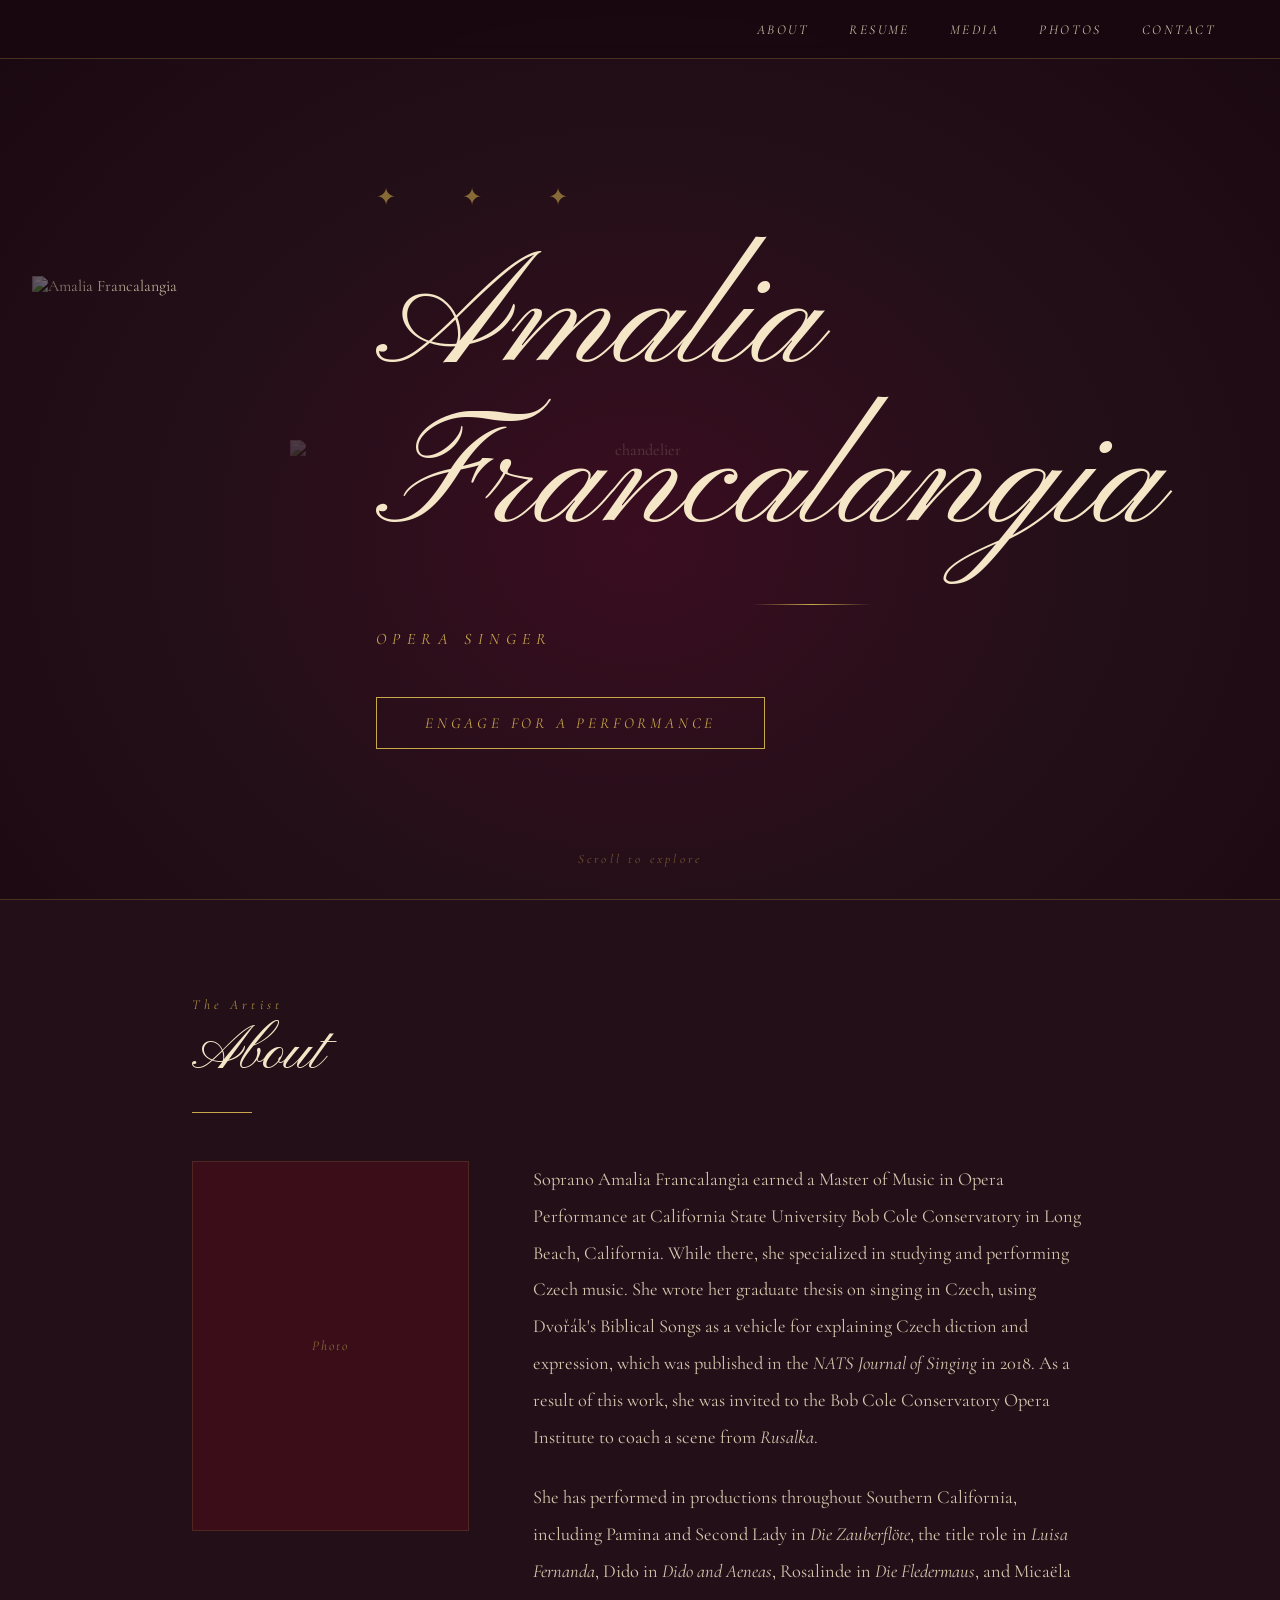
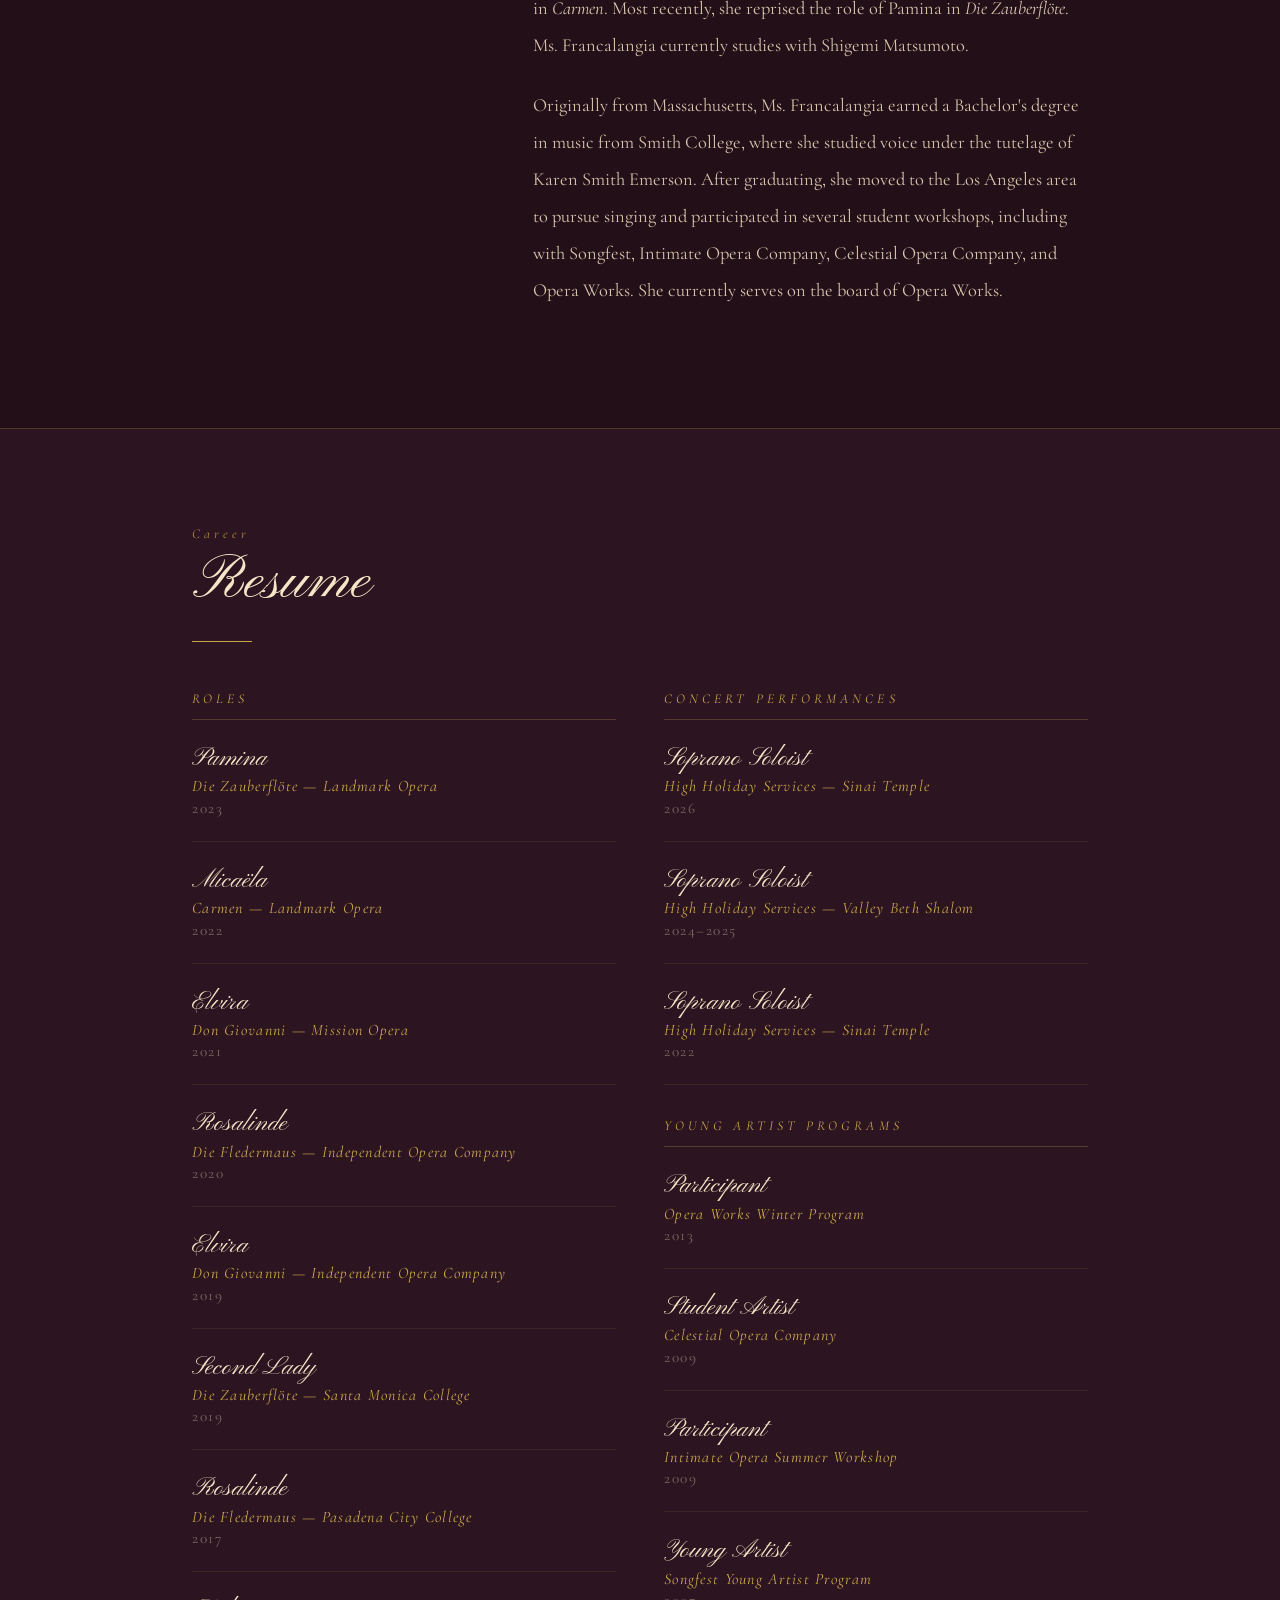
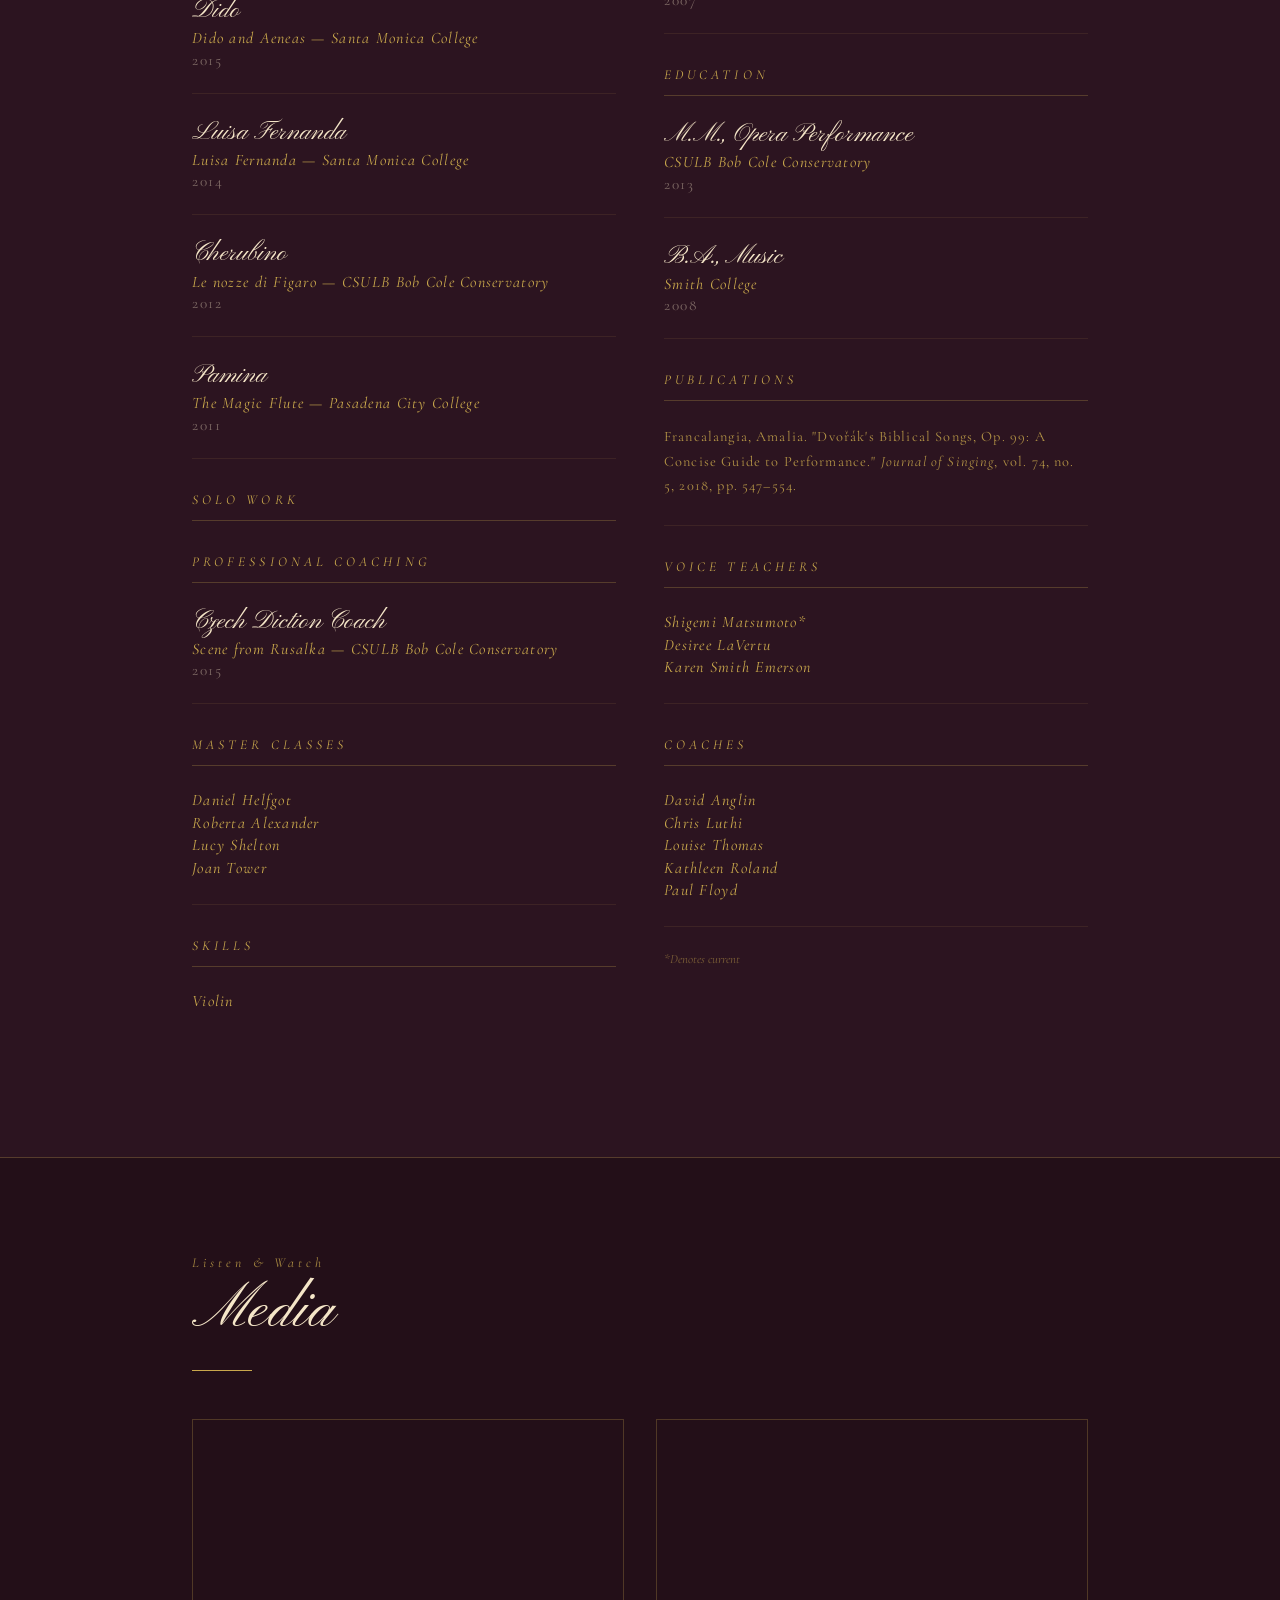
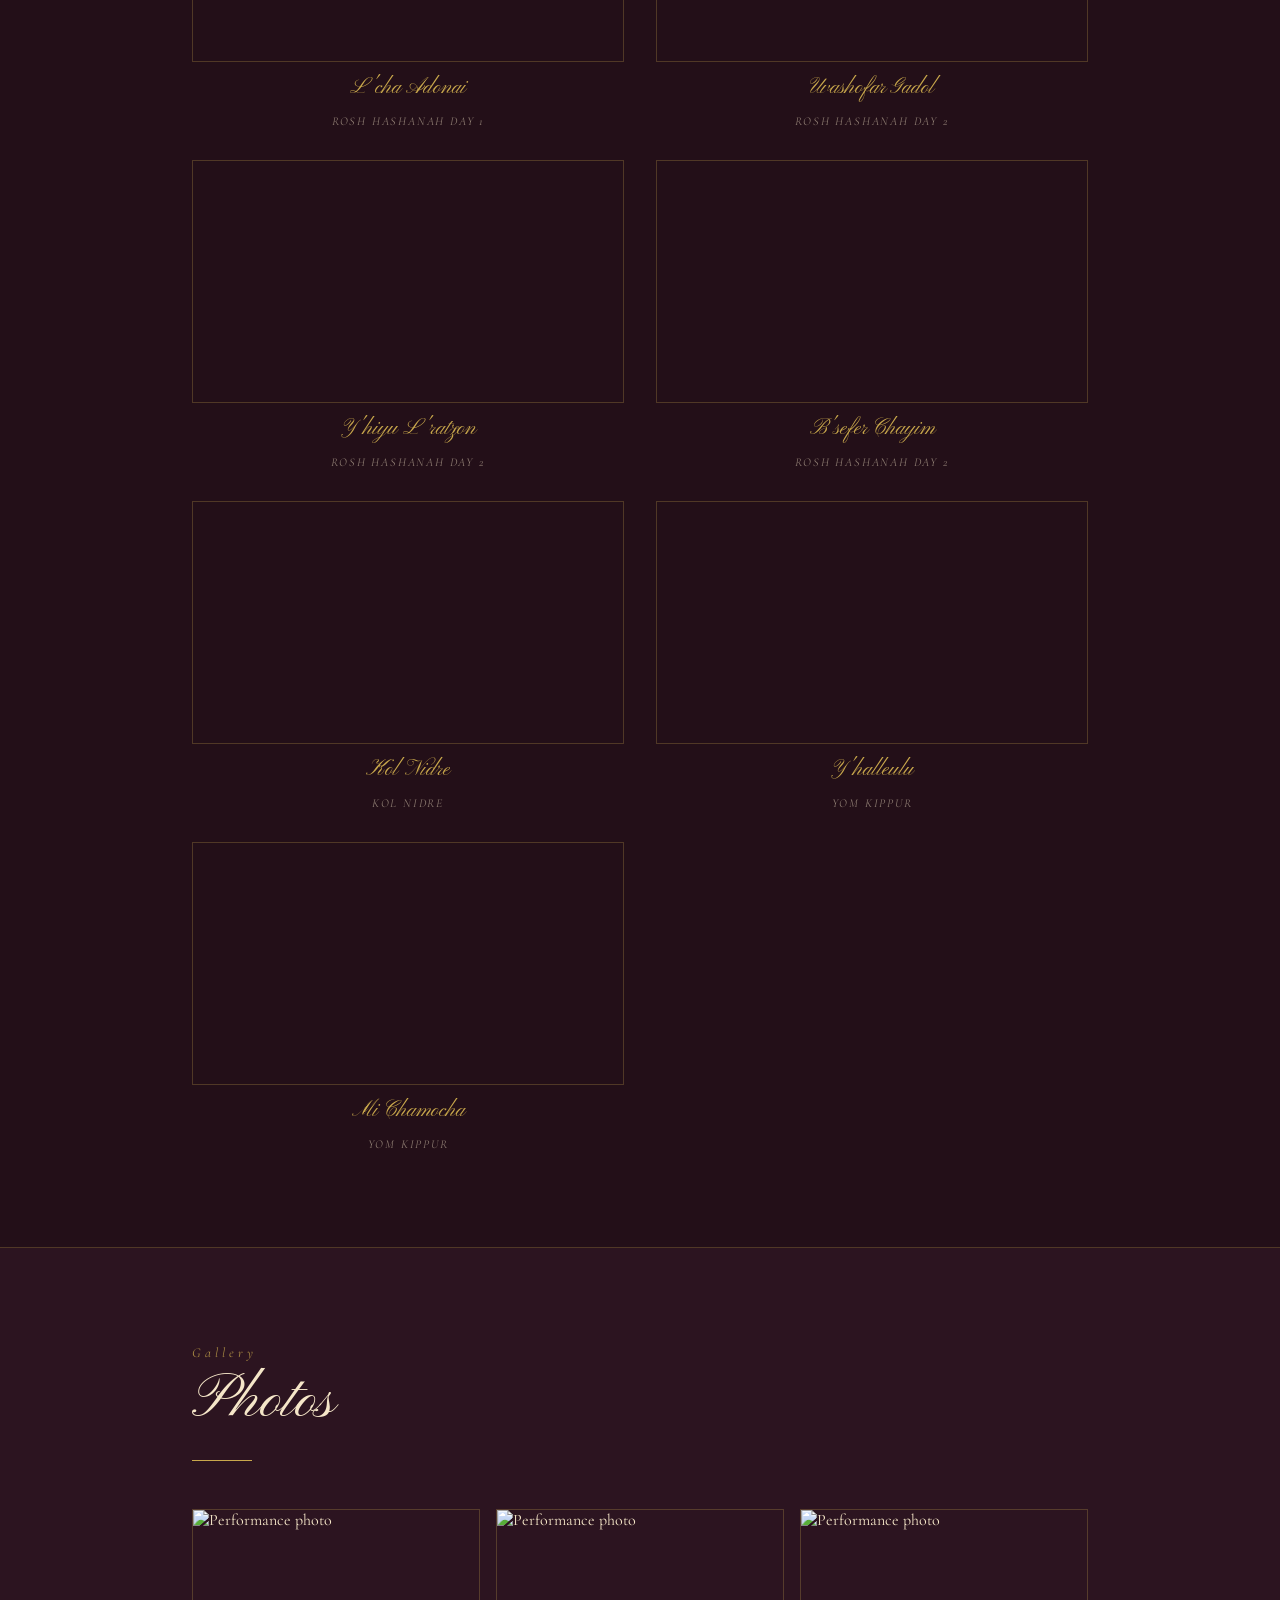
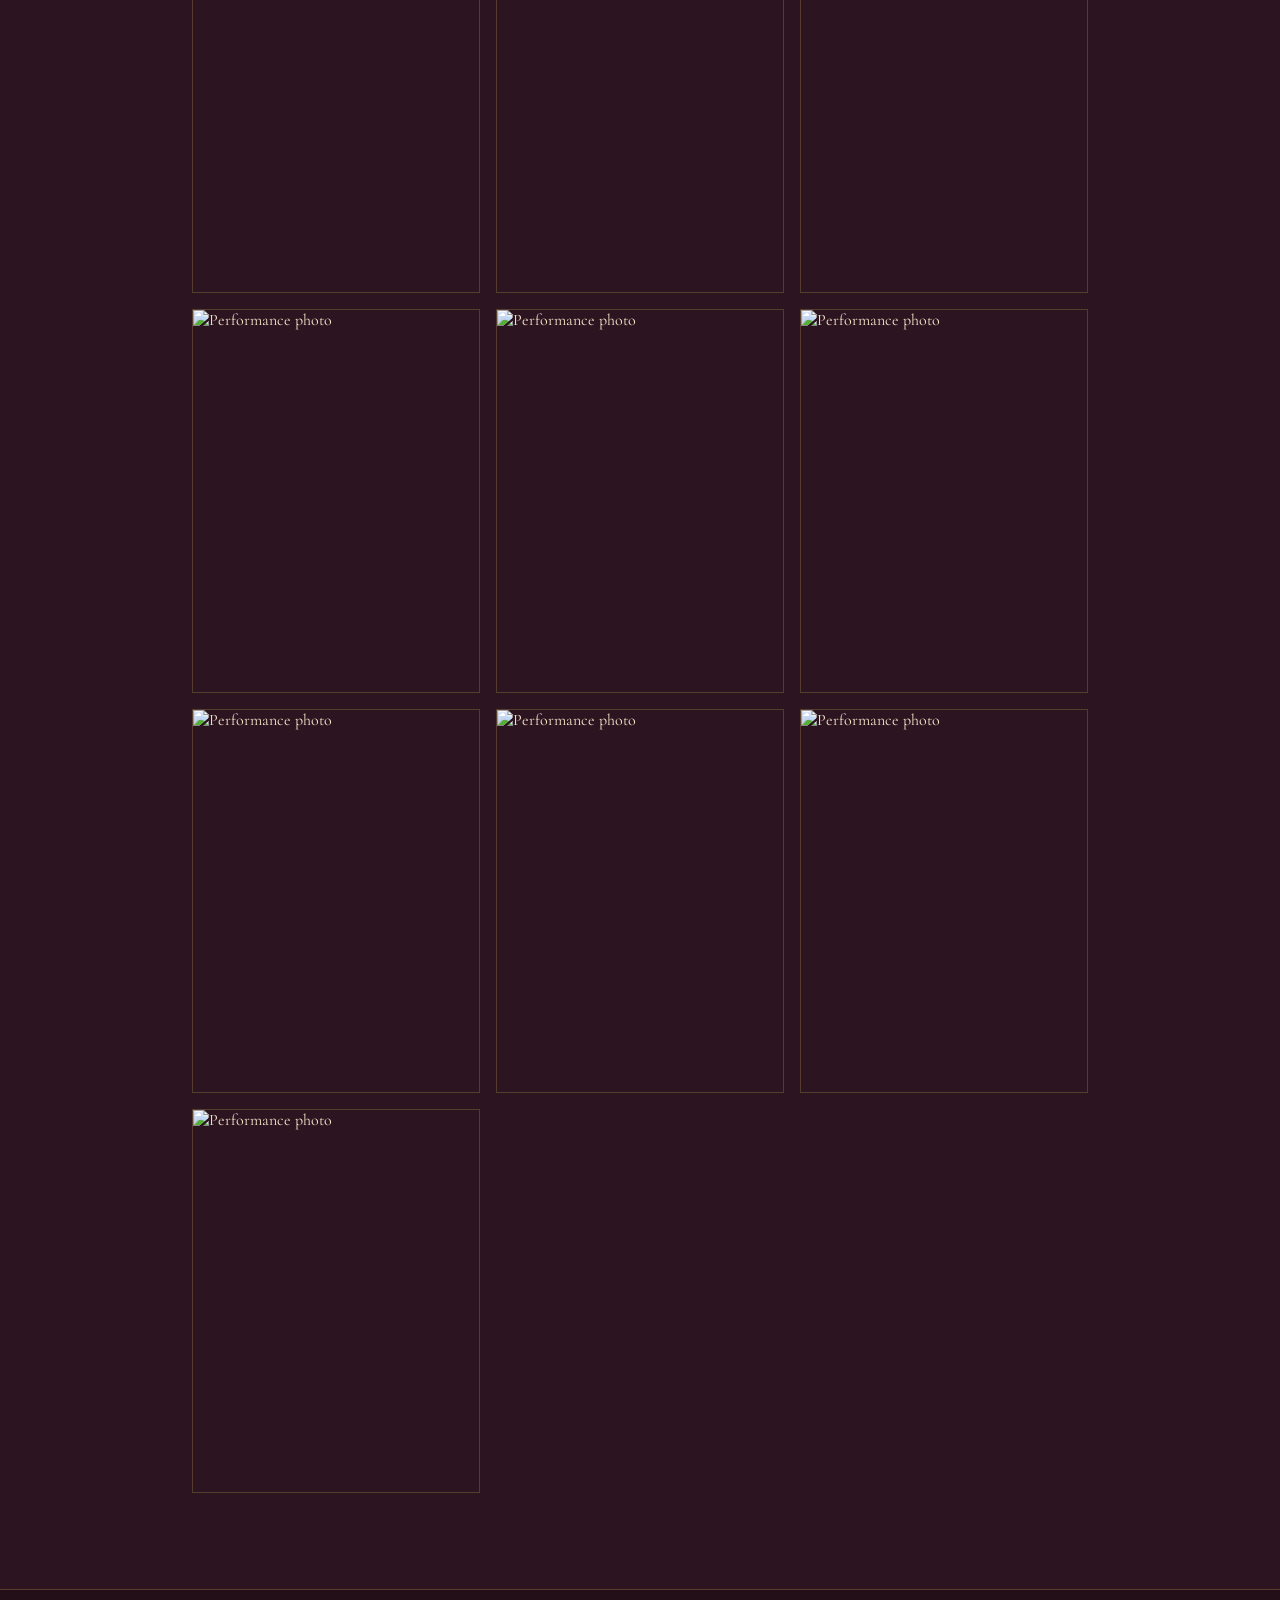
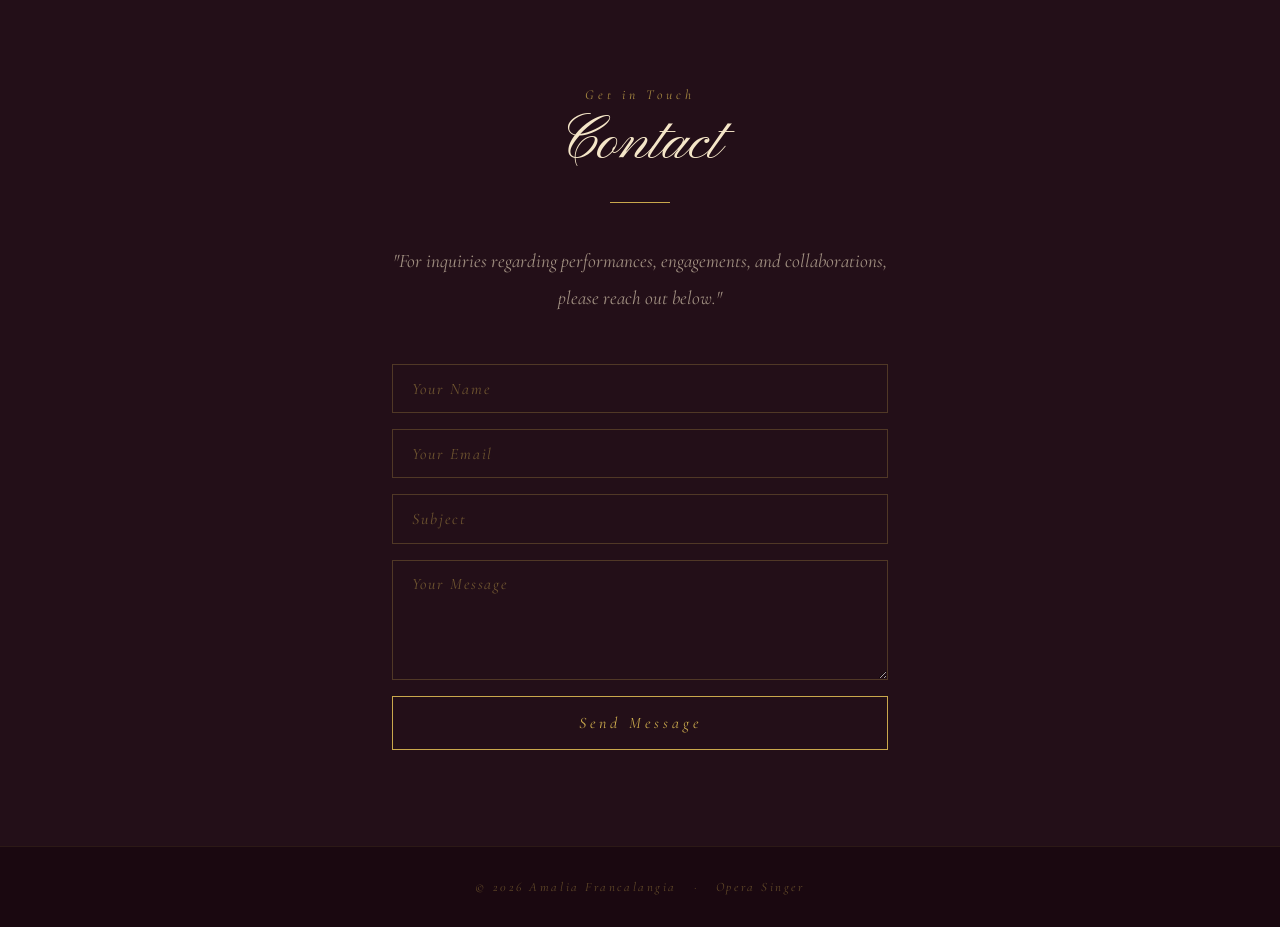
==== commit a5f1a879: "Remove Soprano Soloist entries from resume Removed two Soprano Soloist entries from the resume secti" ====
--- a/index.html
+++ b/index.html
@@ -161,9 +161,6 @@
         <div class="resume-entry"><p class="resume-role">Pamina</p><p class="resume-org">The Magic Flute — Pasadena City College</p><p class="resume-year">2011</p></div>
 
         <p class="resume-col-title" style="margin-top:2rem;">Solo Work</p>
-        <div class="resume-entry"><p class="resume-role">Soprano Soloist</p><p class="resume-org">High Holiday Services — Sinai Temple</p><p class="resume-year">2026</p></div>
-        <div class="resume-entry"><p class="resume-role">Soprano Soloist</p><p class="resume-org">High Holiday Services — Valley Beth Shalom</p><p class="resume-year">2024–2025</p></div>
-
         <p class="resume-col-title" style="margin-top:2rem;">Professional Coaching</p>
         <div class="resume-entry"><p class="resume-role">Czech Diction Coach</p><p class="resume-org">Scene from Rusalka — CSULB Bob Cole Conservatory</p><p class="resume-year">2015</p></div>
 
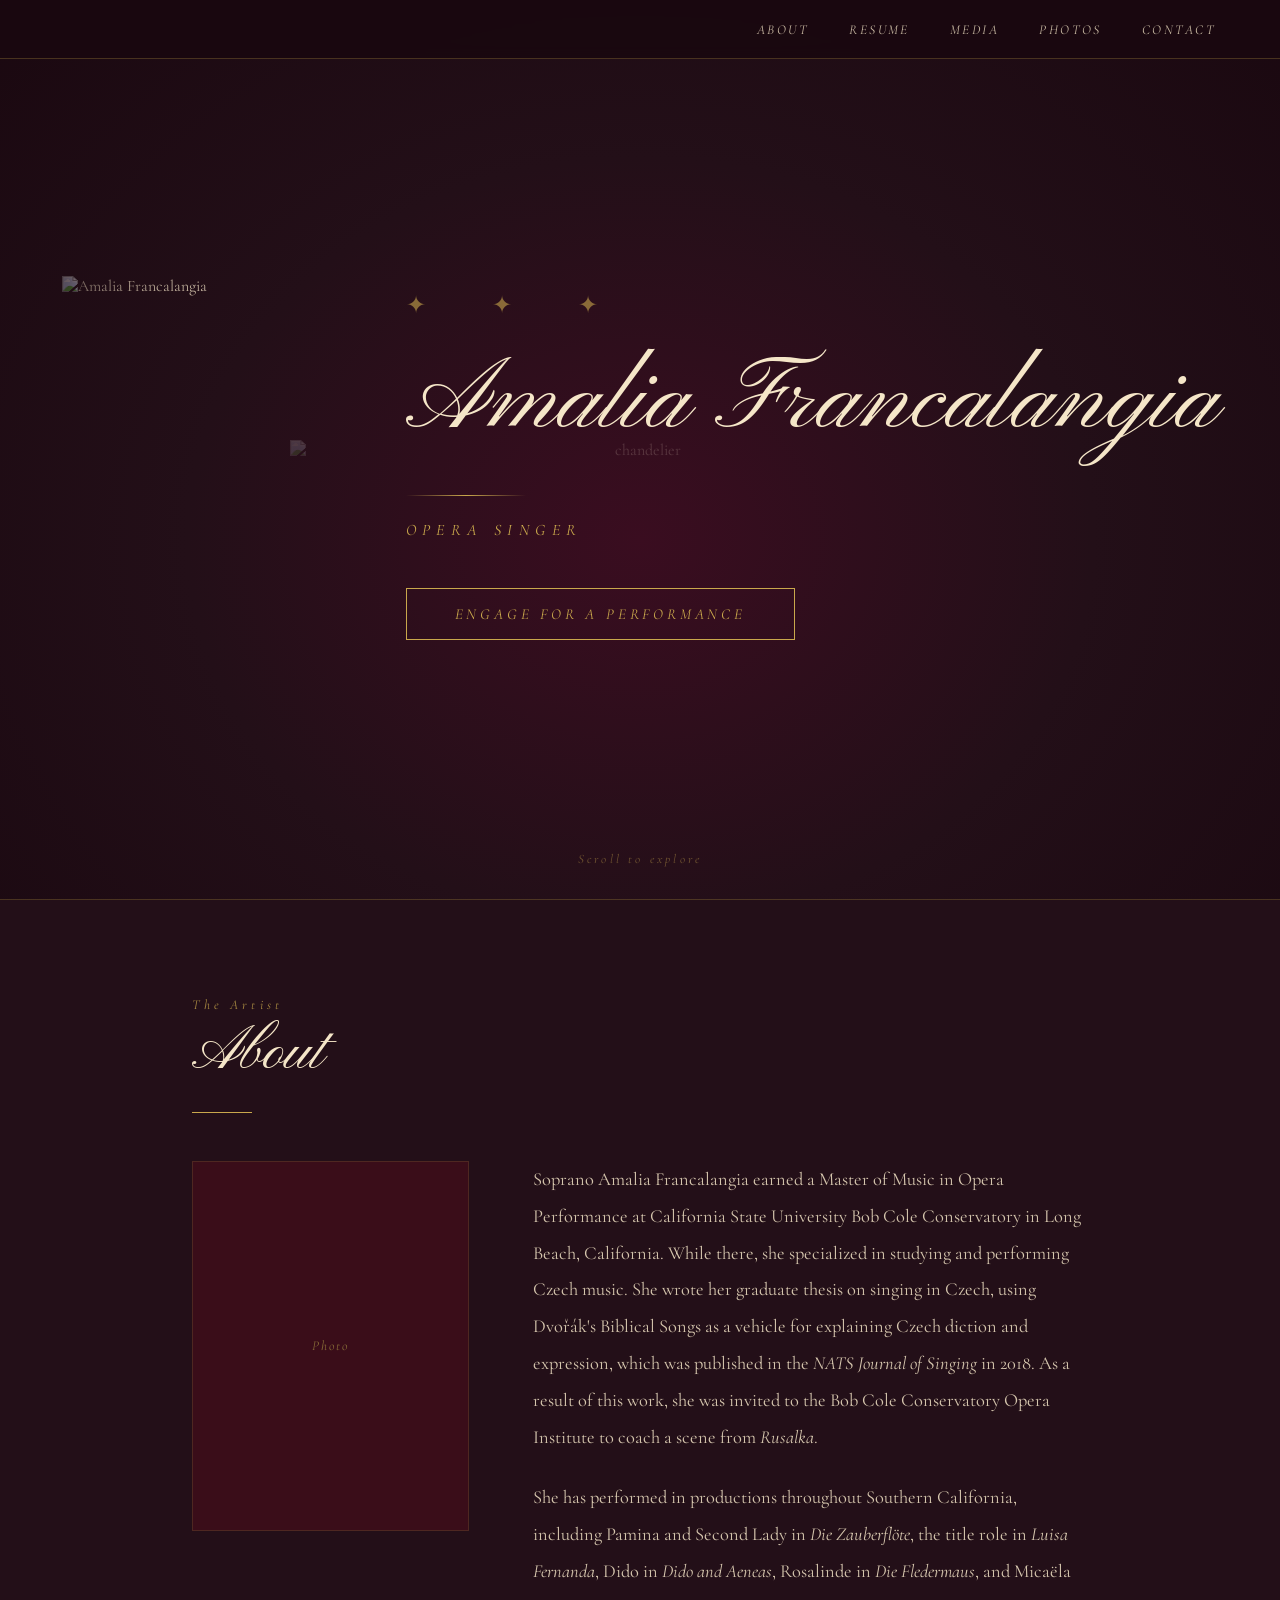
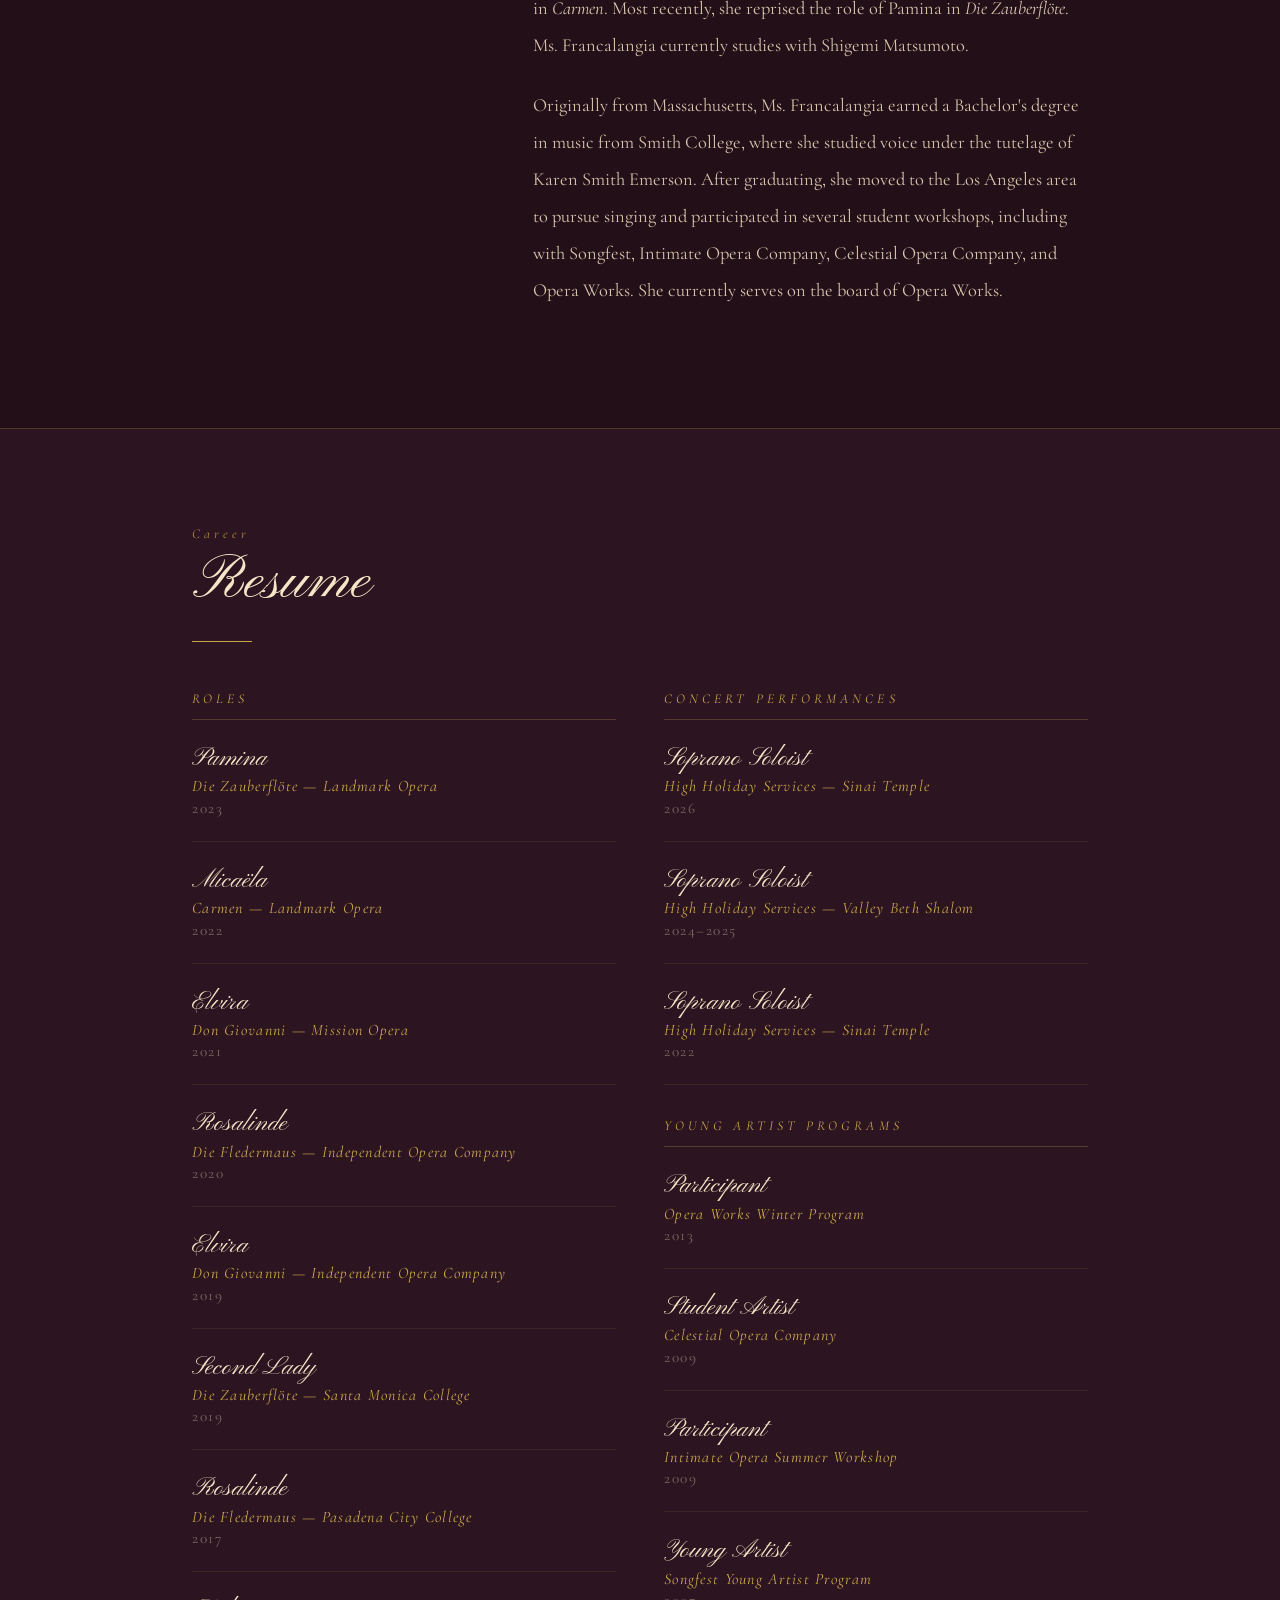
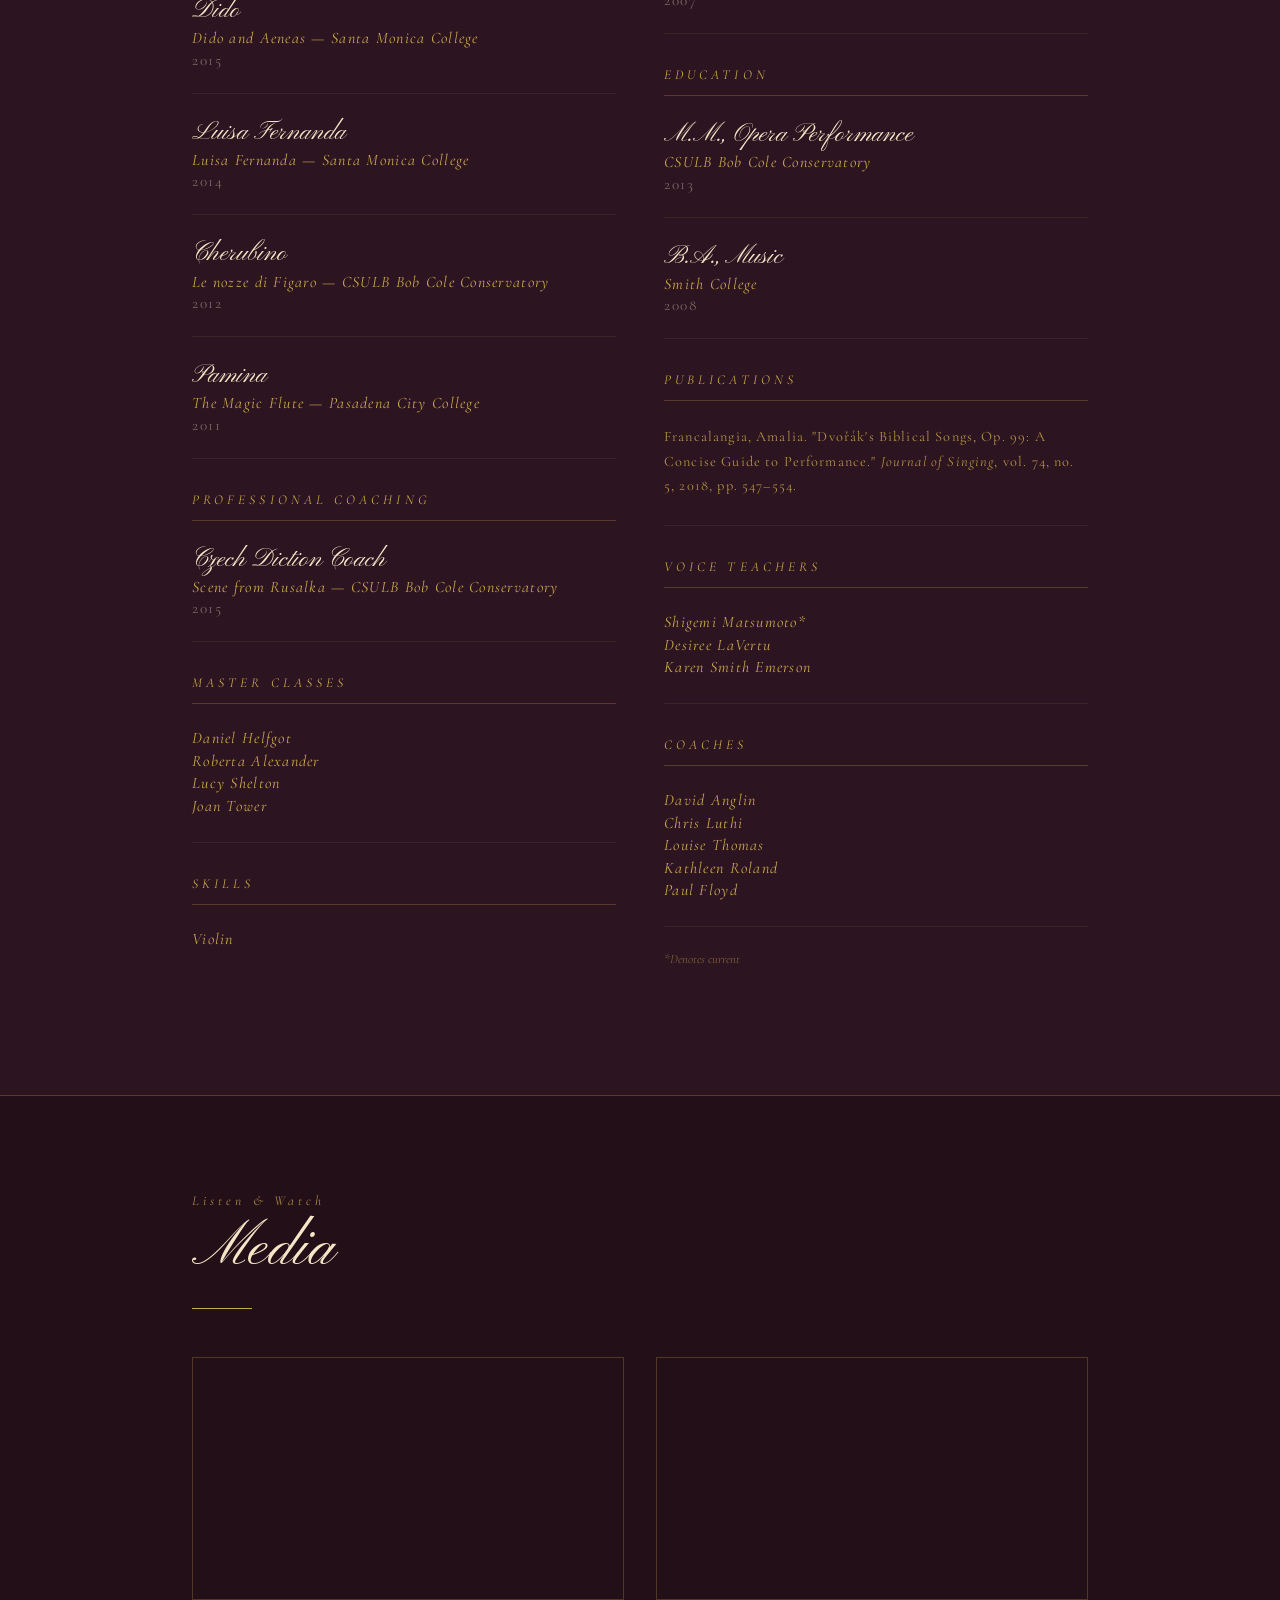
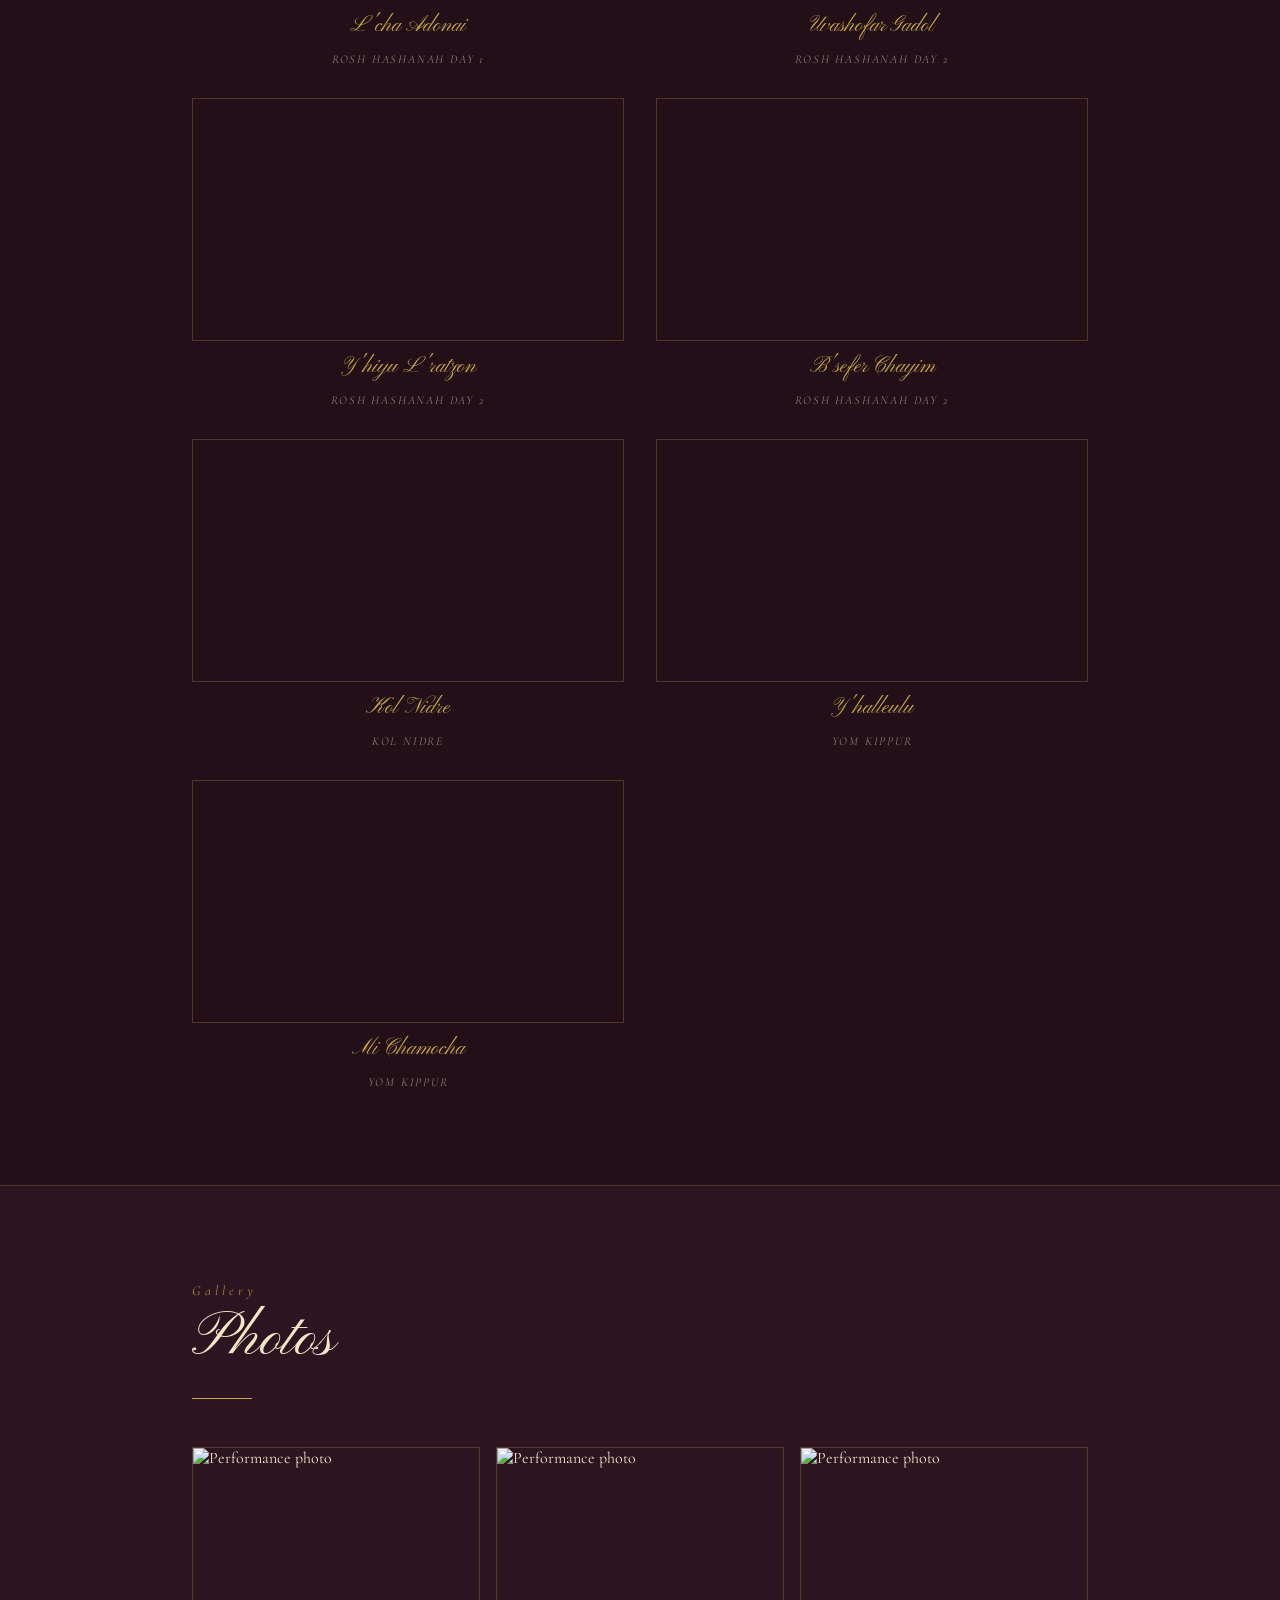
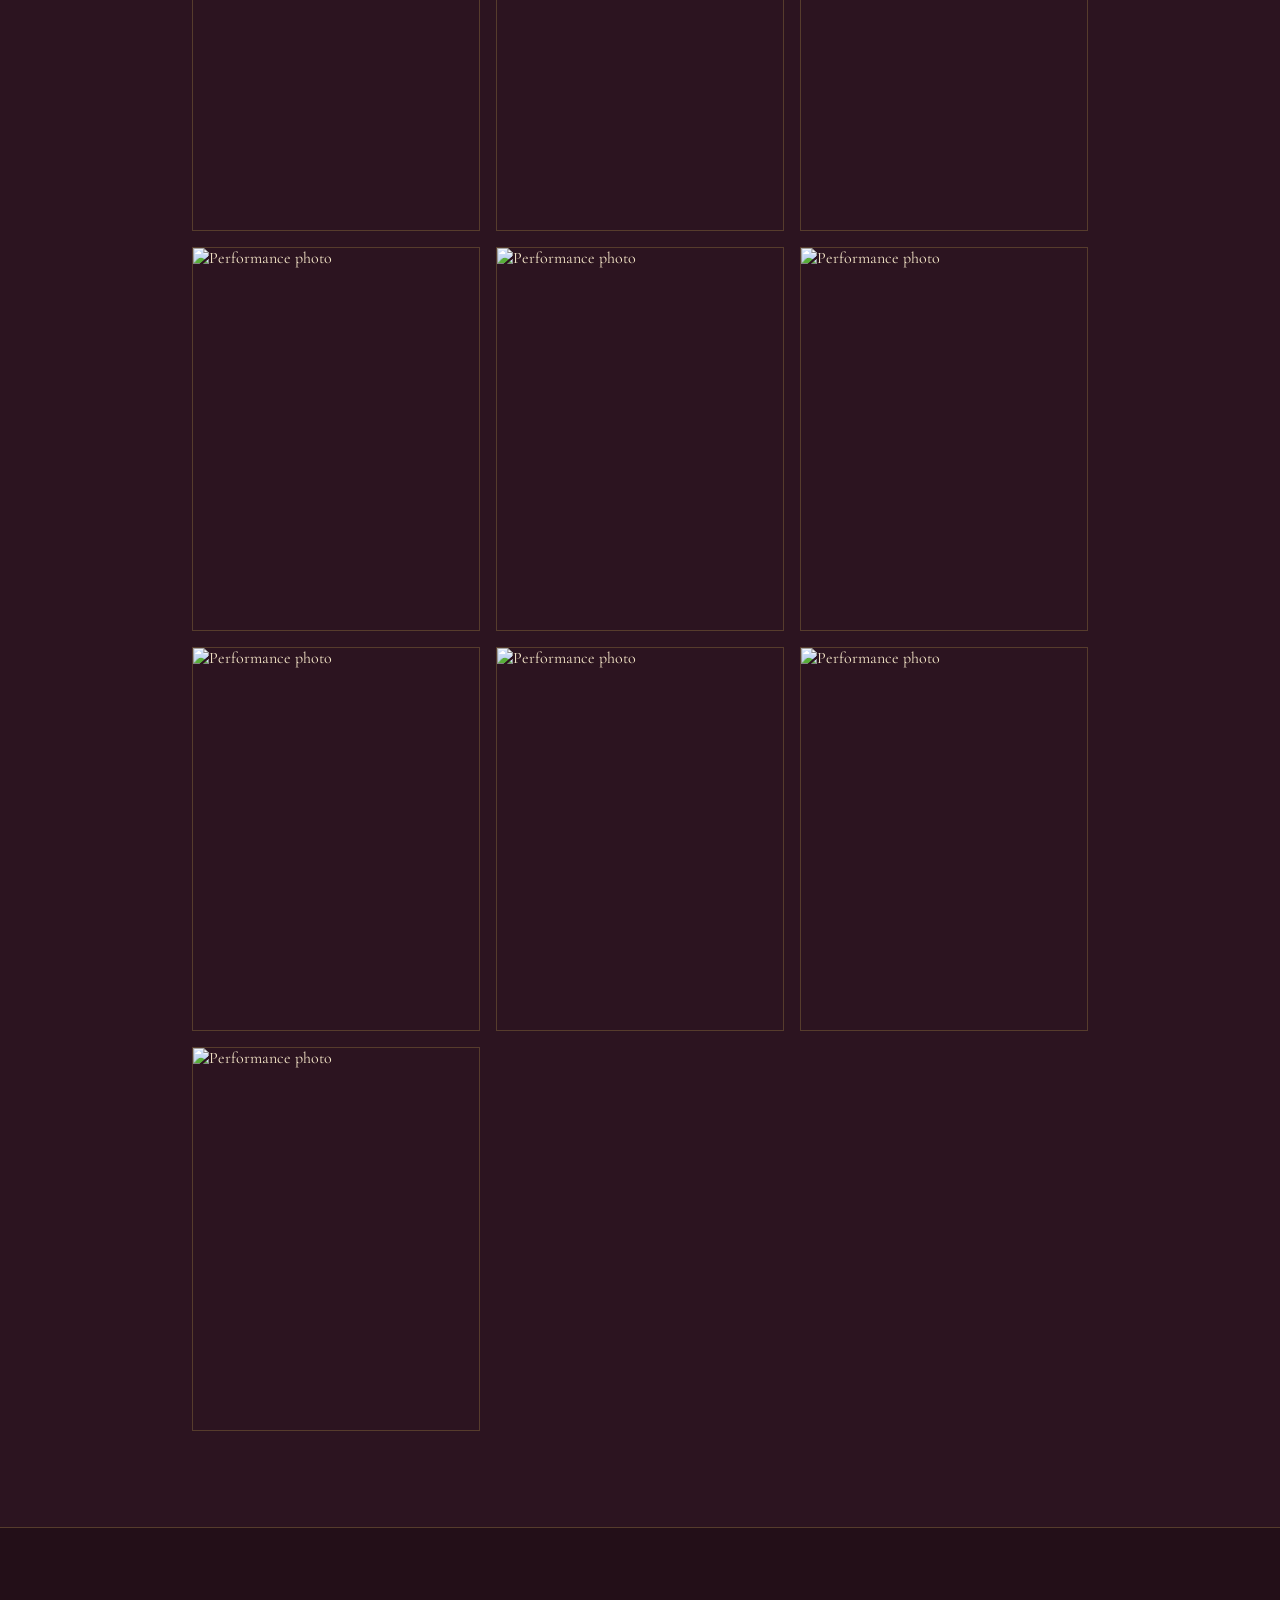
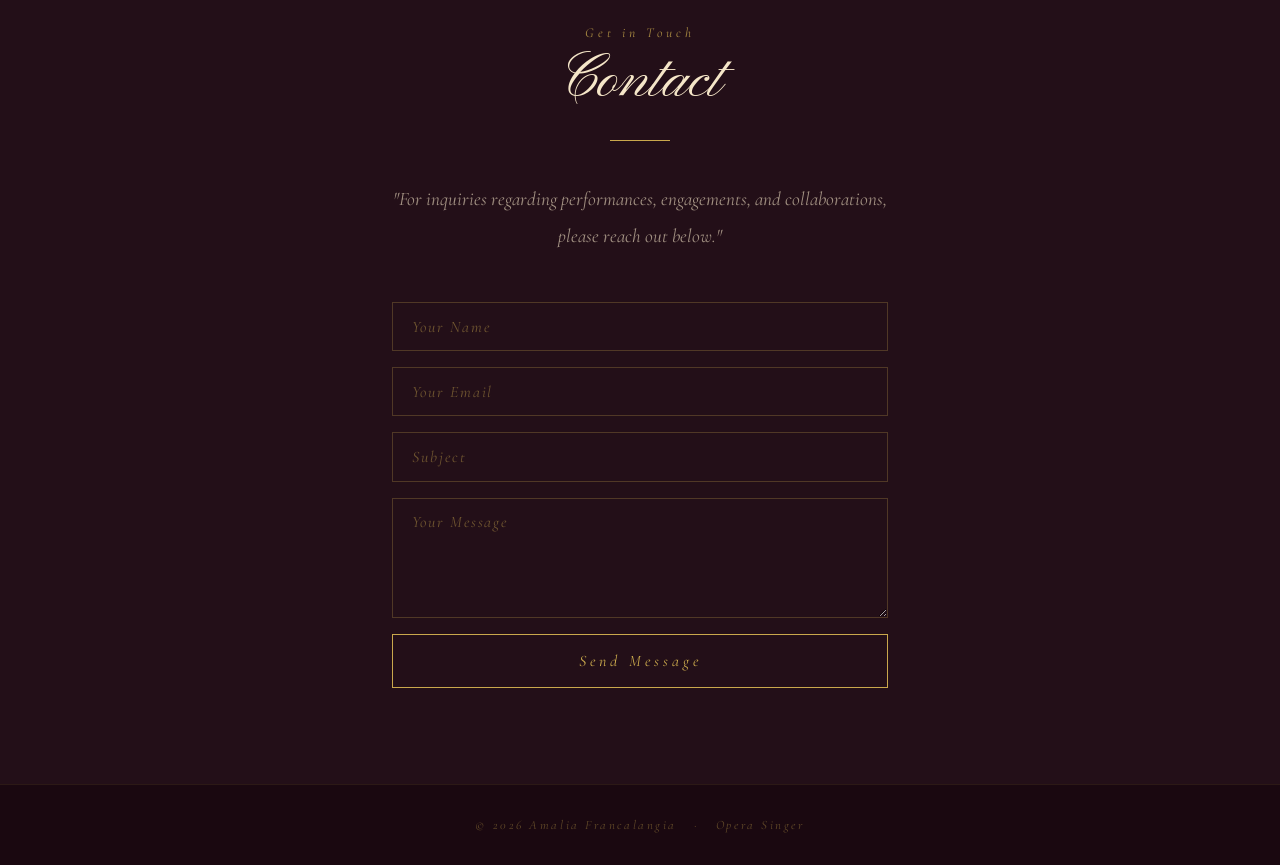
==== commit ca9ea3ab: "Update index.html" ====
--- a/index.html
+++ b/index.html
@@ -15,13 +15,12 @@
   }
   nav {
     position: fixed; top: 0; left: 0; right: 0; z-index: 100;
-    display: flex;     justify-content: flex-end; align-items: center;
+    display: flex; justify-content: flex-end; align-items: center;
     padding: 1.2rem 4rem;
     background: rgba(26,8,16,0.92);
     border-bottom: 1px solid var(--border-gold);
     backdrop-filter: blur(8px);
   }
-  .nav-logo { display: none; }
   .nav-links { display: flex; gap: 2.5rem; list-style: none; }
   .nav-links a { color: var(--gold-pale); text-decoration: none; font-family: 'Cormorant Garamond', serif; font-size: 0.85rem; letter-spacing: 0.18em; text-transform: uppercase; font-style: italic; opacity: 0.8; transition: opacity 0.2s, color 0.2s; }
   .nav-links a:hover { opacity: 1; color: var(--gold); }
@@ -38,8 +37,7 @@
     transform: translate(-50%, -50%);
     z-index: 0; pointer-events: none;
     width: 80%; max-width: 700px;
-    opacity: 0.18;
-    mix-blend-mode: screen;
+    opacity: 0.18; mix-blend-mode: screen;
   }
   .chandelier-watermark img { width: 100%; height: auto; display: block; }
   .hero-content { position: relative; z-index: 1; display: flex; align-items: center; gap: 4rem; text-align: left; }
@@ -48,8 +46,8 @@
     mask-image: radial-gradient(ellipse 85% 85% at 50% 50%, black 40%, transparent 100%); }
   .hero-text { display: flex; flex-direction: column; align-items: flex-start; }
   .hero-ornament { color: var(--gold); font-size: 1.5rem; letter-spacing: 0.5em; opacity: 0.6; margin-bottom: 2rem; }
-  .hero-name { font-family: 'Pinyon Script', cursive; font-size: clamp(5rem, 13vw, 10rem); font-weight: 400; color: var(--gold-pale); line-height: 1; margin-bottom: 1rem; }
-  .hero-divider { width: 120px; height: 1px; background: linear-gradient(90deg, transparent, var(--gold), transparent); margin: 1.5rem auto; }
+  .hero-name { font-family: 'Pinyon Script', cursive; font-size: clamp(3.5rem, 8vw, 7rem); font-weight: 400; color: var(--gold-pale); line-height: 1; margin-bottom: 1rem; }
+  .hero-divider { width: 120px; height: 1px; background: linear-gradient(90deg, transparent, var(--gold), transparent); margin: 1.5rem 0; }
   .hero-tagline { font-family: 'Cormorant Garamond', serif; font-size: 1rem; letter-spacing: 0.4em; text-transform: uppercase; font-style: italic; color: var(--gold); margin-bottom: 3rem; }
   .hero-cta { display: inline-block; padding: 1rem 3rem; border: 1px solid var(--gold); color: var(--gold); font-family: 'Cormorant Garamond', serif; font-style: italic; font-size: 0.95rem; letter-spacing: 0.25em; text-transform: uppercase; text-decoration: none; cursor: pointer; transition: background 0.3s, color 0.3s; background: transparent; }
   .hero-cta:hover { background: var(--gold); color: var(--dark); }
@@ -104,7 +102,6 @@
     <li><a href="#photos">Photos</a></li>
     <li><a href="#contact">Contact</a></li>
   </ul>
-  <div class="nav-logo">Amalia Francalangia</div>
 </nav>
 
 <section id="hero">
@@ -146,6 +143,8 @@
     <h2 class="section-title">Resume</h2>
     <div class="section-rule"></div>
     <div class="resume-cols">
+
+      <!-- LEFT COLUMN -->
       <div>
         <p class="resume-col-title">Roles</p>
         <div class="resume-entry"><p class="resume-role">Pamina</p><p class="resume-org">Die Zauberflöte — Landmark Opera</p><p class="resume-year">2023</p></div>
@@ -160,7 +159,6 @@
         <div class="resume-entry"><p class="resume-role">Cherubino</p><p class="resume-org">Le nozze di Figaro — CSULB Bob Cole Conservatory</p><p class="resume-year">2012</p></div>
         <div class="resume-entry"><p class="resume-role">Pamina</p><p class="resume-org">The Magic Flute — Pasadena City College</p><p class="resume-year">2011</p></div>
 
-        <p class="resume-col-title" style="margin-top:2rem;">Solo Work</p>
         <p class="resume-col-title" style="margin-top:2rem;">Professional Coaching</p>
         <div class="resume-entry"><p class="resume-role">Czech Diction Coach</p><p class="resume-org">Scene from Rusalka — CSULB Bob Cole Conservatory</p><p class="resume-year">2015</p></div>
 
@@ -171,6 +169,7 @@
         <div class="resume-entry"><p class="resume-org">Violin</p></div>
       </div>
 
+      <!-- RIGHT COLUMN -->
       <div>
         <p class="resume-col-title">Concert Performances</p>
         <div class="resume-entry"><p class="resume-role">Soprano Soloist</p><p class="resume-org">High Holiday Services — Sinai Temple</p><p class="resume-year">2026</p></div>
@@ -198,6 +197,7 @@
 
         <p style="font-family:'Cormorant Garamond',serif; font-style:italic; font-size:0.8rem; color:var(--gold); opacity:0.5; margin-top:1rem;">*Denotes current</p>
       </div>
+
     </div>
   </div>
 </section>
